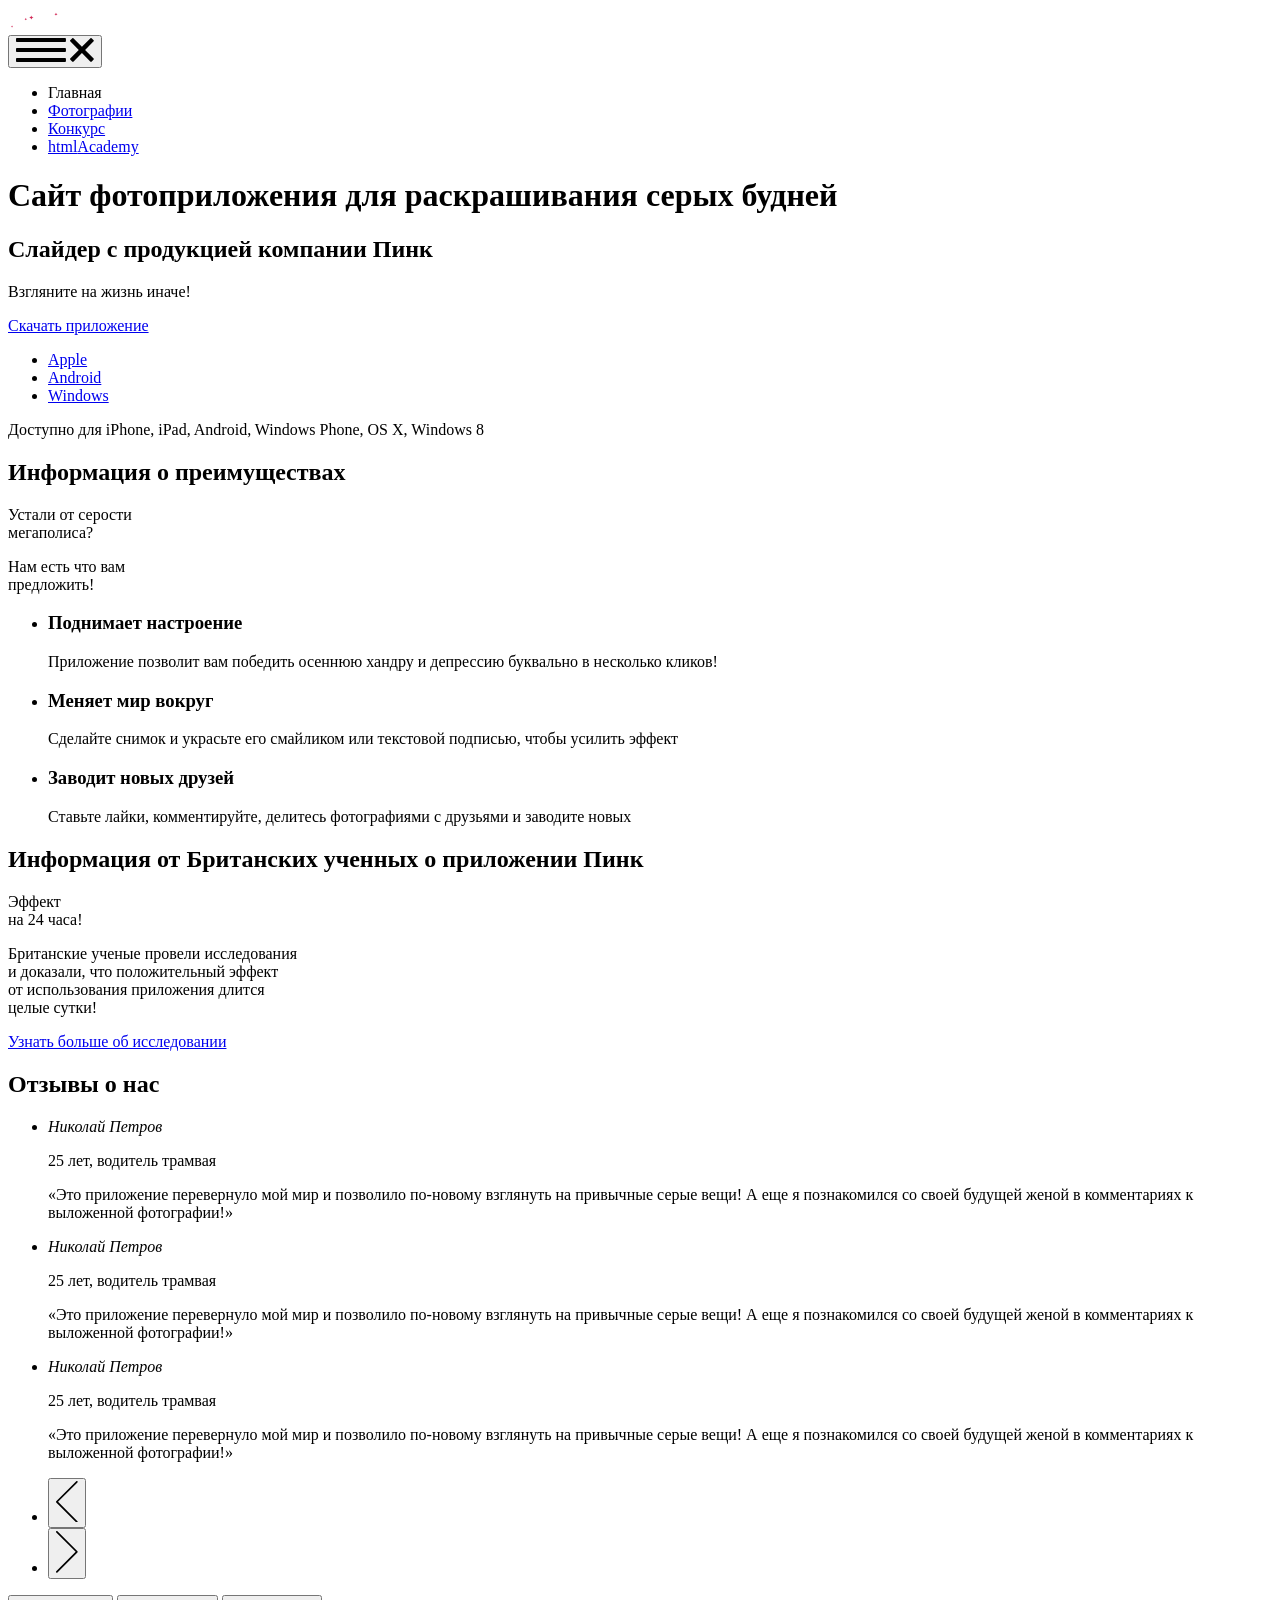
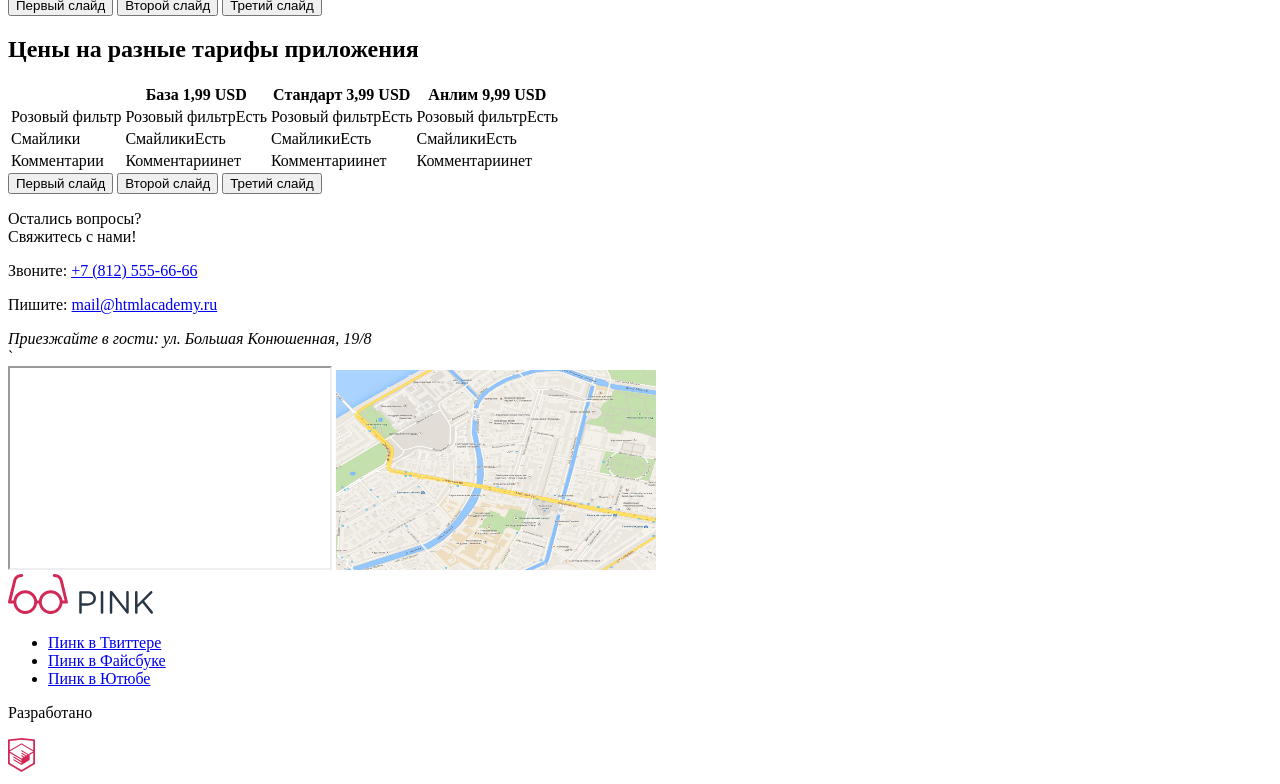
==== source/index.html @ 565de5dd "Started working on task6" ====
<!DOCTYPE html>
<html class="page" lang="ru">

<head>
  <meta charset="utf-8">
  <meta name="viewport" content="width=device-width, initial-scale=1">
  <link rel="stylesheet" href="css/style.css">
  <title>Пинк сайт фотоприложения для раскрашивания серых будней</title>
</head>

<body class="page-body">
  <header class="page-header">
    <div class="page-header__wrapper">
      <nav class="main-nav main-nav--closed main-nav--nojs">
        <a class="main-nav__logo">
          <picture>
            <source media="(min-width: 960px)" srcset="img/logo-pink-white-desktop.svg">
            <source media="(min-width: 660px)" srcset="img/logo-pink-white-tablet.svg">
            <img class="main-nav__logo-img" src="img/logo-pink-white-mobile.svg" width="74" height="23" alt="Логотип Пинк сайта фотоприложения для раскрашивания серых будней">
          </picture>
        </a>
      <div class="main-nav__toggle-wrapper">
        <button class="main-nav__toggle" type="button" aria-label="Открыть меню">
        <svg class="main-nav__svg main-nav__svg--burger" version="1.0" id="Layer_1" xmlns="http://www.w3.org/2000/svg" xmlns:xlink="http://www.w3.org/1999/xlink" x="0px" y="0px" width="49.945px" height="24.007px" viewBox="0 0 49.945 24.007" enable-background="new 0 0 49.945 24.007" xml:space="preserve">
          <g id="miu">
            <g id="editor_list_view_hambuger_menu_glyph">
              <g>
                <path id="path-1" d="M1.137,0C0.51,0,0,0.428,0,1.01v1.981c0,0.558,0.494,1.01,1.139,1.01h47.671 c0.628,0,1.138-0.428,1.138-1.01V1.01c0-0.558-0.494-1.01-1.138-1.01H1.137z M1.137,10.003C0.51,10.003,0,10.431,0,11.013v1.98 c0,0.557,0.494,1.01,1.139,1.01h47.671c0.628,0,1.138-0.428,1.138-1.01v-1.98c0-0.558-0.494-1.01-1.138-1.01H1.137z M1.137,20.005C0.51,20.005,0,20.434,0,21.016v1.981c0,0.557,0.494,1.01,1.139,1.01h47.671c0.628,0,1.138-0.428,1.138-1.01 v-1.981c0-0.558-0.494-1.011-1.138-1.011H1.137z"/>
              </g>
            </g>
          </g>
        </svg>
        <svg class="main-nav__svg main-nav__svg--cross" version="1.0" id="Layer_1" xmlns="http://www.w3.org/2000/svg" xmlns:xlink="http://www.w3.org/1999/xlink" x="0px" y="0px" width="23.867px" height="23.867px" viewBox="0 0 23.867 23.867" enable-background="new 0 0 23.867 23.867" xml:space="preserve">
          <path d="M15.087,11.933l8.56-8.559c0.293-0.293,0.293-0.768,0-1.061L21.554,0.22C21.414,0.079,21.223,0,21.023,0 c-0.199,0-0.391,0.079-0.529,0.22l-8.561,8.56l-8.56-8.56c-0.282-0.282-0.78-0.282-1.061,0L0.22,2.313 c-0.293,0.293-0.293,0.768,0,1.061l8.56,8.559l-8.56,8.559c-0.293,0.293-0.293,0.768,0,1.062l2.093,2.094 c0.141,0.142,0.331,0.22,0.53,0.22c0.199,0,0.39-0.078,0.53-0.22l8.561-8.56l8.56,8.56c0.141,0.142,0.332,0.22,0.53,0.22 c0.199,0,0.39-0.078,0.53-0.22l2.093-2.094c0.293-0.294,0.293-0.769,0-1.062L15.087,11.933z"/>
        </svg>
        </button>
      </div>
      <div class="main-nav__list-wrapper">
        <ul class="main-nav__list">
          <li class="main-nav__item">
            <a class="main-nav__link">Главная</a>
          </li>
          <li class="main-nav__item">
            <a class="main-nav__link" href="photo.html">Фотографии</a>
          </li>
          <li class="main-nav__item">
            <a class="main-nav__link" href="form.html">Конкурс</a>
          </li>
          <li class="main-nav__item">
            <a class="main-nav__link" href="https://htmlacademy.ru/study"><abbr class="main-nav__abbreviation">html</abbr>Academy</a>
          </li>
        </ul>
      </div>
      </nav>
    </div>
  </header>
  <main class="page-main">
    <h1 class="visually-hidden">Сайт фотоприложения для раскрашивания серых будней</h1>
    <section class="intro__main intro">
      <div class="container">
        <div class="intro__wrapper">
          <h2 class="visually-hidden">Слайдер с продукцией компании Пинк</h2>
          <p class="intro__slogan intro__slogan-main">Взгляните на жизнь иначе!</p>
          <a class="intro__button button button--white" href="#">Скачать приложение</a>
          <ul class="intro__list">
            <li class="intro__item">
              <a class="intro__link intro__link--apple" href="#">
                <span class="visually-hidden">Apple</span>
              </a>
            </li>
            <li class="intro__item">
              <a class="intro__link intro__link--android" href="#">
                <span class="visually-hidden">Android</span>
              </a>
            </li>
            <li class="intro__item">
              <a class="intro__link intro__link--windows" href="#">
                <span class="visually-hidden">Windows</span>
              </a>
            </li>
          </ul>
          <p class="intro__text">Доступно для iPhone, iPad, Android, Windows Phone, OS X, Windows 8</p>
        </div>
      </div>
    </section>

    <section class="advantages">
      <div class="advantages__text-wrapper">
        <h2 class="visually-hidden">Информация о преимуществах</h2>
        <p class="advantages__text advantages__text--title">Устали от серости <br>мегаполиса?</p>
        <p class="advantages__text advantages__text--lower">Нам есть что вам <br>предложить!</p>
      </div>
      <div class="advantages__wrapper container">
        <ul class="advantages__list">
          <li class="advantages__item">
            <h3 class="advantages__title">Поднимает настроение</h3>
            <p class="advantages__description">Приложение позволит вам победить осеннюю хандру и депрессию буквально в несколько кликов!</p>
          </li>
          <li class="advantages__item">
            <h3 class="advantages__title">Меняет мир вокруг</h3>
            <p class="advantages__description">Сделайте снимок и украсьте его смайликом или текстовой подписью, чтобы усилить эффект</p>
          </li>
          <li class="advantages__item">
            <h3 class="advantages__title">Заводит новых друзей</h3>
            <p class="advantages__description">Ставьте лайки, комментируйте, делитесь фотографиями с друзьями и заводите новых</p>
          </li>
        </ul>
      </div>
    </section>

    <section class="page-main__information information">
      <div class="information__wrapper container">
        <div class="information__block">
          <h2 class="visually-hidden">Информация от Британских ученных о приложении Пинк</h2>
          <p class="information__title">Эффект <br>на 24 часа!</p>
          <p class="information__text">
            Британские ученые провели исследования<br>
            и доказали, что положительный эффект <br>от
            использования приложения длится <br>целые сутки!</p>
          <a class="information__link" href="#">Узнать больше об исследовании</a>
        </div>
      </div>
    </section>

    <section class="page-main__reviews reviews">
      <h2 class="visually-hidden">Отзывы о нас</h2>
      <div class="reviews__wrapper container">
        <ul class="reviews__list slider">
          <li class="slider__item">
            <cite class="reviews__author">Николай Петров</cite>
            <p class="reviews__text">25 лет, водитель трамвая</p>
            <p class="reviews__comment">«Это приложение перевернуло мой мир
              и позволило по-новому взглянуть на
              привычные серые вещи! А еще я
              познакомился со своей будущей женой
              в комментариях к выложенной
              фотографии!»
            </p>
          </li>
          <li class="slider__item slider__item--second">
            <cite class="reviews__author">Николай Петров</cite>
            <p class="reviews__text">25 лет, водитель трамвая</p>
            <p class="reviews__comment">«Это приложение перевернуло мой мир
              и позволило по-новому взглянуть на
              привычные серые вещи! А еще я
              познакомился со своей будущей женой
              в комментариях к выложенной
              фотографии!»
            </p>
          </li>
          <li class="slider__item slider__item--third">
            <cite class="reviews__author">Николай Петров</cite>
            <p class="reviews__text">25 лет, водитель трамвая</p>
            <p class="reviews__comment">«Это приложение перевернуло мой мир
              и позволило по-новому взглянуть на
              привычные серые вещи! А еще я
              познакомился со своей будущей женой
              в комментариях к выложенной
              фотографии!»
            </p>
          </li>
        </ul>
        <ul class="slider__button-list">
          <li class="slider__button-item">
            <button class="slider__button slider__button--left" type="button" aria-label="Левая кнопка слайдера">
              <svg version="1.1" id="Layer_1" xmlns="http://www.w3.org/2000/svg" xmlns:xlink="http://www.w3.org/1999/xlink" x="0px" y="0px" width="21.706px" height="41.719px" viewBox="0 0 21.706 41.719" enable-background="new 0 0 21.706 41.719" xml:space="preserve">
                <path d="M2.045,20.859L21.458,1.446c0.331-0.331,0.331-0.867,0-1.198c-0.33-0.331-0.867-0.331-1.197,0L0.248,20.261 c-0.331,0.33-0.331,0.867,0,1.197l20.013,20.013c0.164,0.165,0.382,0.248,0.599,0.248s0.434-0.083,0.599-0.248 c0.331-0.331,0.331-0.867,0-1.198L2.045,20.859z"/>
              </svg>
            </button>
          </li>
          <li class="slider__button-item">
            <button class="slider__button slider__button--right" type="button" aria-label="Правая кнопка слайдера">
              <svg version="1.1" id="Layer_1" xmlns="http://www.w3.org/2000/svg" xmlns:xlink="http://www.w3.org/1999/xlink" x="0px" y="0px" width="21.706px" height="41.719px" viewBox="0 0 21.706 41.719" enable-background="new 0 0 21.706 41.719" xml:space="preserve">
                <path d="M19.661,20.859L0.248,1.446c-0.331-0.331-0.331-0.867,0-1.198c0.33-0.331,0.867-0.331,1.197,0l20.013,20.012 c0.33,0.33,0.33,0.867,0,1.197L1.445,41.471c-0.164,0.165-0.382,0.248-0.599,0.248s-0.434-0.083-0.599-0.248 c-0.331-0.331-0.331-0.867,0-1.198L19.661,20.859z"/>
              </svg>
            </button>
          </li>
        </ul>
        <div class="toggle toggle-reviews">
          <button class="toggle__btn toggle__btn--current" type="button">
            <span class="visually-hidden">Первый слайд</span>
          </button>
          <button class="toggle__btn" type="button">
            <span class="visually-hidden">Второй слайд</span>
          </button>
          <button class="toggle__btn" type="button">
            <span class="visually-hidden">Третий слайд</span>
          </button>
        </div>
      </div>
    </section>

    <section class="price">
      <h2 class="visually-hidden">Цены на разные тарифы приложения</h2>
      <div class="price__wrapper container">
        <table class="price__table">
          <tr class="price__row">
            <th class="price__table-header price__hidden"></th>
            <th class="price__table-header"><b class="price__emphasazing">База</b> <span class="price__tag">1,99 USD</span></th>
            <th class="price__table-header price__table-header--standart"><b class="price__emphasazing">Стандарт</b> <span class="price__tag">3,99 USD</span></th>
            <th class="price__table-header"><b class="price__emphasazing">Анлим</b> <span class="price__tag">9,99 USD</span></th>
          </tr>
          <tr class="price__row">
            <td class="price__definition price__hidden price__title">Розовый фильтр</td>
            <td class="price__definition price__definition--yes-icon"><span class="price__description">Розовый фильтр</span><span class="price__icon visually-hidden">Есть</span></td>
            <td class="price__definition price__definition--yes-icon"><span class="price__description">Розовый фильтр</span><span class="price__icon visually-hidden">Есть</span></td>
            <td class="price__definition price__definition--yes-icon"><span class="price__description">Розовый фильтр</span><span class="price__icon visually-hidden">Есть</span></td>
          </tr>
          <tr class="price__row">
            <td class="price__definition price__hidden price__title">Смайлики</td>
            <td class="price__definition price__definition--no-icon"><span class="price__description">Смайлики</span><span class="price__icon visually-hidden">Есть</span></td>
            <td class="price__definition price__definition--yes-icon"><span class="price__description">Смайлики</span><span class="price__icon visually-hidden">Есть</span></td>
            <td class="price__definition price__definition--yes-icon"><span class="price__description">Смайлики</span><span class="price__icon visually-hidden">Есть</span></td>
          </tr>
          <tr class="price__row">
            <td class="price__definition price__hidden price__title">Комментарии</td>
            <td class="price__definition price__definition--no-icon"><span class="price__description">Комментарии</span><span class="price__icon visually-hidden">нет</span></td>
            <td class="price__definition price__definition--no-icon"><span class="price__description">Комментарии</span><span class="price__icon visually-hidden">нет</span></td>
            <td class="price__definition price__definition--yes-icon"><span class="price__description">Комментарии</span><span class="price__icon visually-hidden">нет</span></td>
          </tr>
        </table>
        <div class="toggle toggle-price">
          <button class="toggle__btn" type="button">
            <span class="visually-hidden">Первый слайд</span>
          </button>
          <button class="toggle__btn toggle__btn--current" type="button">
            <span class="visually-hidden">Второй слайд</span>
          </button>
          <button class="toggle__btn" type="button">
            <span class="visually-hidden">Третий слайд</span>
          </button>
        </div>
      </div>
    </section>

    <section class="page-main__contacts contacts">
        <p class="contacts__title">Остались вопросы?<br>Свяжитесь с нами!</p>
        <div class="contacts__wrapper">
          <div class="contacts__content-wrapper  container">
            <p class="contacts__text">
              Звоните:
              <a class="contacts__phone" href="tel:+78125556666">+7 (812) 555-66-66</a>
            </p>
            <p class="contacts__text">
              Пишите:
              <a class="contacts__email" href="mailto:mail@htmlacademy.ru">mail@htmlacademy.ru</a>
            </p>
            <address class="contacts__text contacts__text--address">
              Приезжайте в гости:
              <span class="contacts__address">ул. Большая Конюшенная, 19/8</span>
            </address>`
          </div>
          <div class="contacts__map-wrapper">
            <iframe  class="contacts__map-iframe" src="https://yandex.ru/map-widget/v1/-/CCQxaOvvLB" width="320" height="200" allowfullscreen="true" style="position:relative;"></iframe>
            <picture>
              <source media="(min-width: 960px)" srcset="img/bg-map-desktop@2x.jpg">
              <source media="(min-width: 660px)" srcset="img/bg-map-tablet@2x.jpg">
              <img class="contacts__map-image" src="img/bg-map-mobile@1x.png" width="320" height="200" alt="Подробная карта проезда до офиса разработчиков приложения Пинк">
            </picture>
          </div>
        </div>
    </section>
  </main>

  <footer class="page-footer container">
      <div class="wrapper-bottom">
        <div class="page-footer__logo">
          <a class="page-footer__logo-link" href="#">
            <img class="page-footer__logo-img" src="img/logo-pink-blue-mobile.svg" width="145" height="40" alt="Логотип компании Пинк">
          </a>
        </div>
        <div class="social">
          <ul class="social__list">
            <li class="social__item">
              <a class="social__link social__link--twitter" href="#">
                <span class="visually-hidden">Пинк в Твиттере</span>
              </a>
            </li>
            <li class="social__item">
              <a class="social__link social__link--facebook" href="#">
                <span class="visually-hidden">Пинк в Файсбуке</span>
              </a>
            </li>
            <li class="social__item">
              <a class="social__link social__link--youtube" href="#">
                <span class="visually-hidden">Пинк в Ютюбе</span>
              </a>
            </li>
          </ul>
        </div>
        <div class="page-footer__copyright copyright">
          <p class="copyright__text">Разработано</p>
          <a class="copyright__link" href="https://htmlacademy.ru/intensive/adaptive">
            <img class="copyright__img" src="img/htmlacademy-pink.svg" width="27" height="34" alt="Логотип htmlacademy">
          </a>
        </div>
      </div>
  </footer>
  <script src="js/script-menu.js"></script>
</body>

</html>
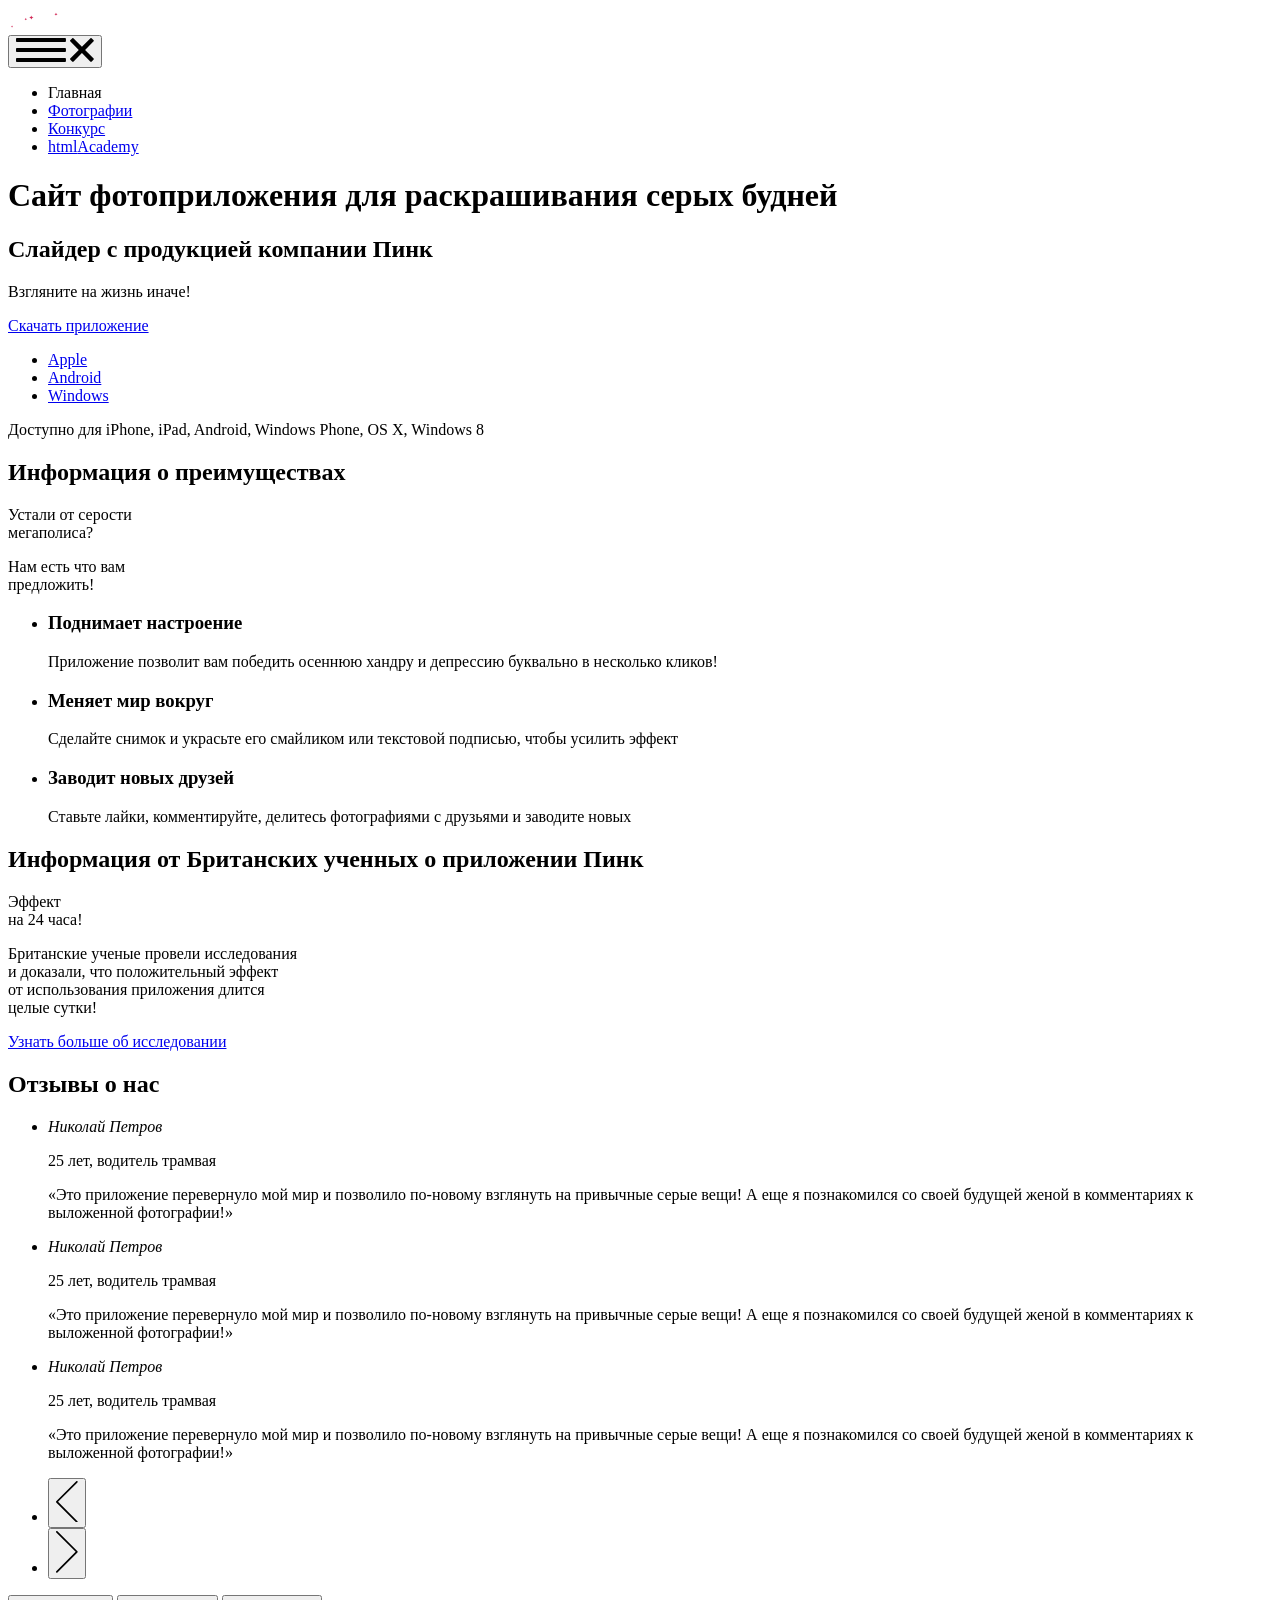
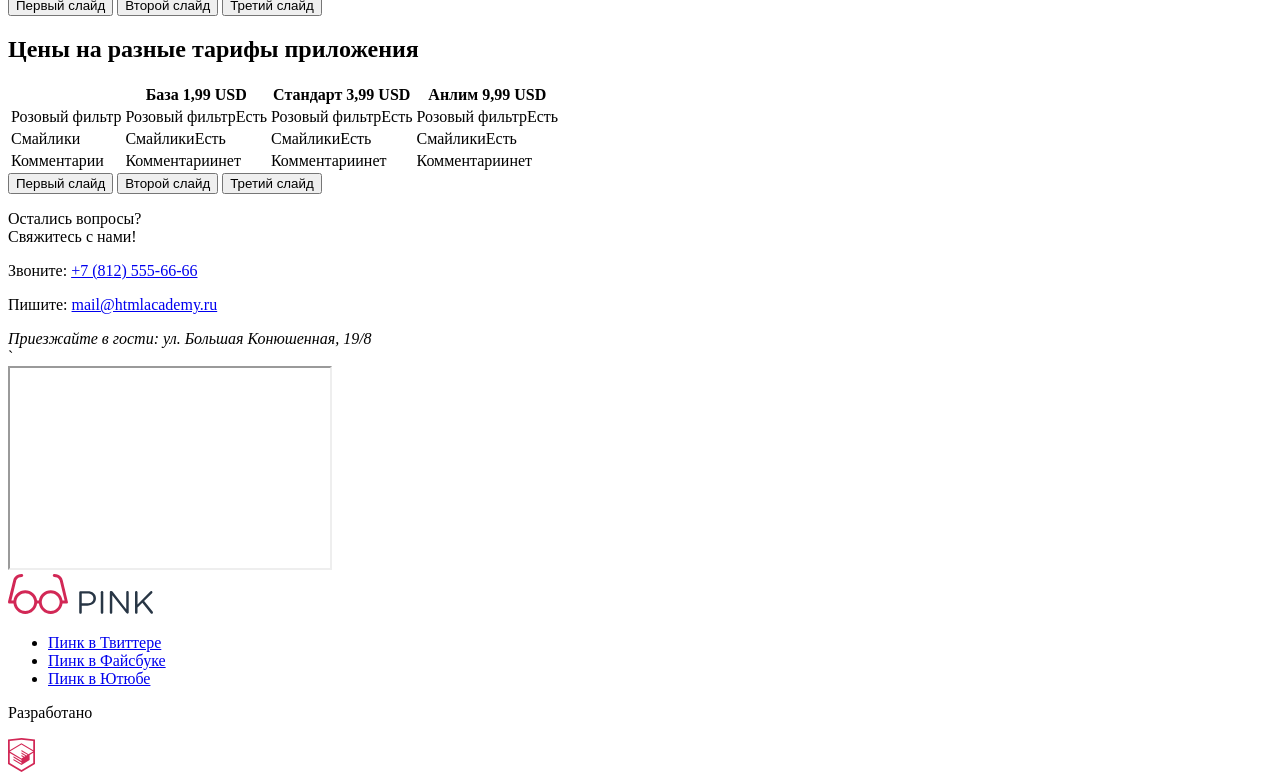
==== commit 84a7305d: "Working on svg" ====
--- a/source/index.html
+++ b/source/index.html
@@ -253,6 +253,9 @@
           <div class="contacts__map-wrapper">
             <iframe  class="contacts__map-iframe" src="https://yandex.ru/map-widget/v1/-/CCQxaOvvLB" width="320" height="200" allowfullscreen="true" style="position:relative;"></iframe>
             <picture>
+              <source type="image/webp" media="(min-width: 960px)" srcset="img/bg-map-desktop@1x.webp 1x, img/bg-map-desktop@2x.webp 2x">
+              <source type="image/webp" media="(min-width: 660px)" srcset="img/bg-map-tablet@1x.webp 1x, img/bg-map-tablet@2x.webp 2x">
+              <source type="image/webp" srcset="img/bg-map-mobile@1x.webp 1x, img/bg-map-mobile@2x.webp 2x">
               <source media="(min-width: 960px)" srcset="img/bg-map-desktop@2x.jpg">
               <source media="(min-width: 660px)" srcset="img/bg-map-tablet@2x.jpg">
               <img class="contacts__map-image" src="img/bg-map-mobile@1x.png" width="320" height="200" alt="Подробная карта проезда до офиса разработчиков приложения Пинк">
@@ -291,7 +294,9 @@
         <div class="page-footer__copyright copyright">
           <p class="copyright__text">Разработано</p>
           <a class="copyright__link" href="https://htmlacademy.ru/intensive/adaptive">
-            <img class="copyright__img" src="img/htmlacademy-pink.svg" width="27" height="34" alt="Логотип htmlacademy">
+            <svg class="copyright__svg copyright__svg--academy" width="27" height="34" viewBox="0 0 27 34" fill="none" xmlns="http://www.w3.org/2000/svg">
+            <path d="M13.6426 0.0157537L13.5 0L0 1.40733V26.0129L13.5 34L27 26.0129V1.40733L13.6426 0.0157537ZM25.2344 25.0151L13.5 31.9573L1.76561 25.0151V14.9293L13.4507 21.8451L13.4701 23.0984L5.45351 18.3548L5.44295 19.5801L13.4894 24.3885L13.5088 25.675L5.46408 20.9174L5.45351 22.1427L13.5 26.9511L21.6239 22.1182V20.8929V16.909L25.2432 14.7595L25.2344 25.0151ZM25.2344 13.4519L22.0147 15.3319L20.5325 16.2071L13.4666 12.0201L13.456 13.2454L19.4957 16.818L19.4429 16.8495L19.3126 16.9247L18.4536 17.4166L13.4666 14.4689L13.456 15.6942L17.3921 18.0222L16.4591 18.6314L16.438 18.6436L13.4666 16.902L13.456 18.1273L15.4029 19.2615L13.4155 20.4483L1.7973 13.5762L13.4349 6.61831L25.2344 13.4519ZM25.2344 12.2266L13.4401 5.31075L1.76561 12.2196V2.9897L13.5 1.76442L25.2344 2.9897V12.2266Z" fill="#D22856"/>
+            </svg>
           </a>
         </div>
       </div>
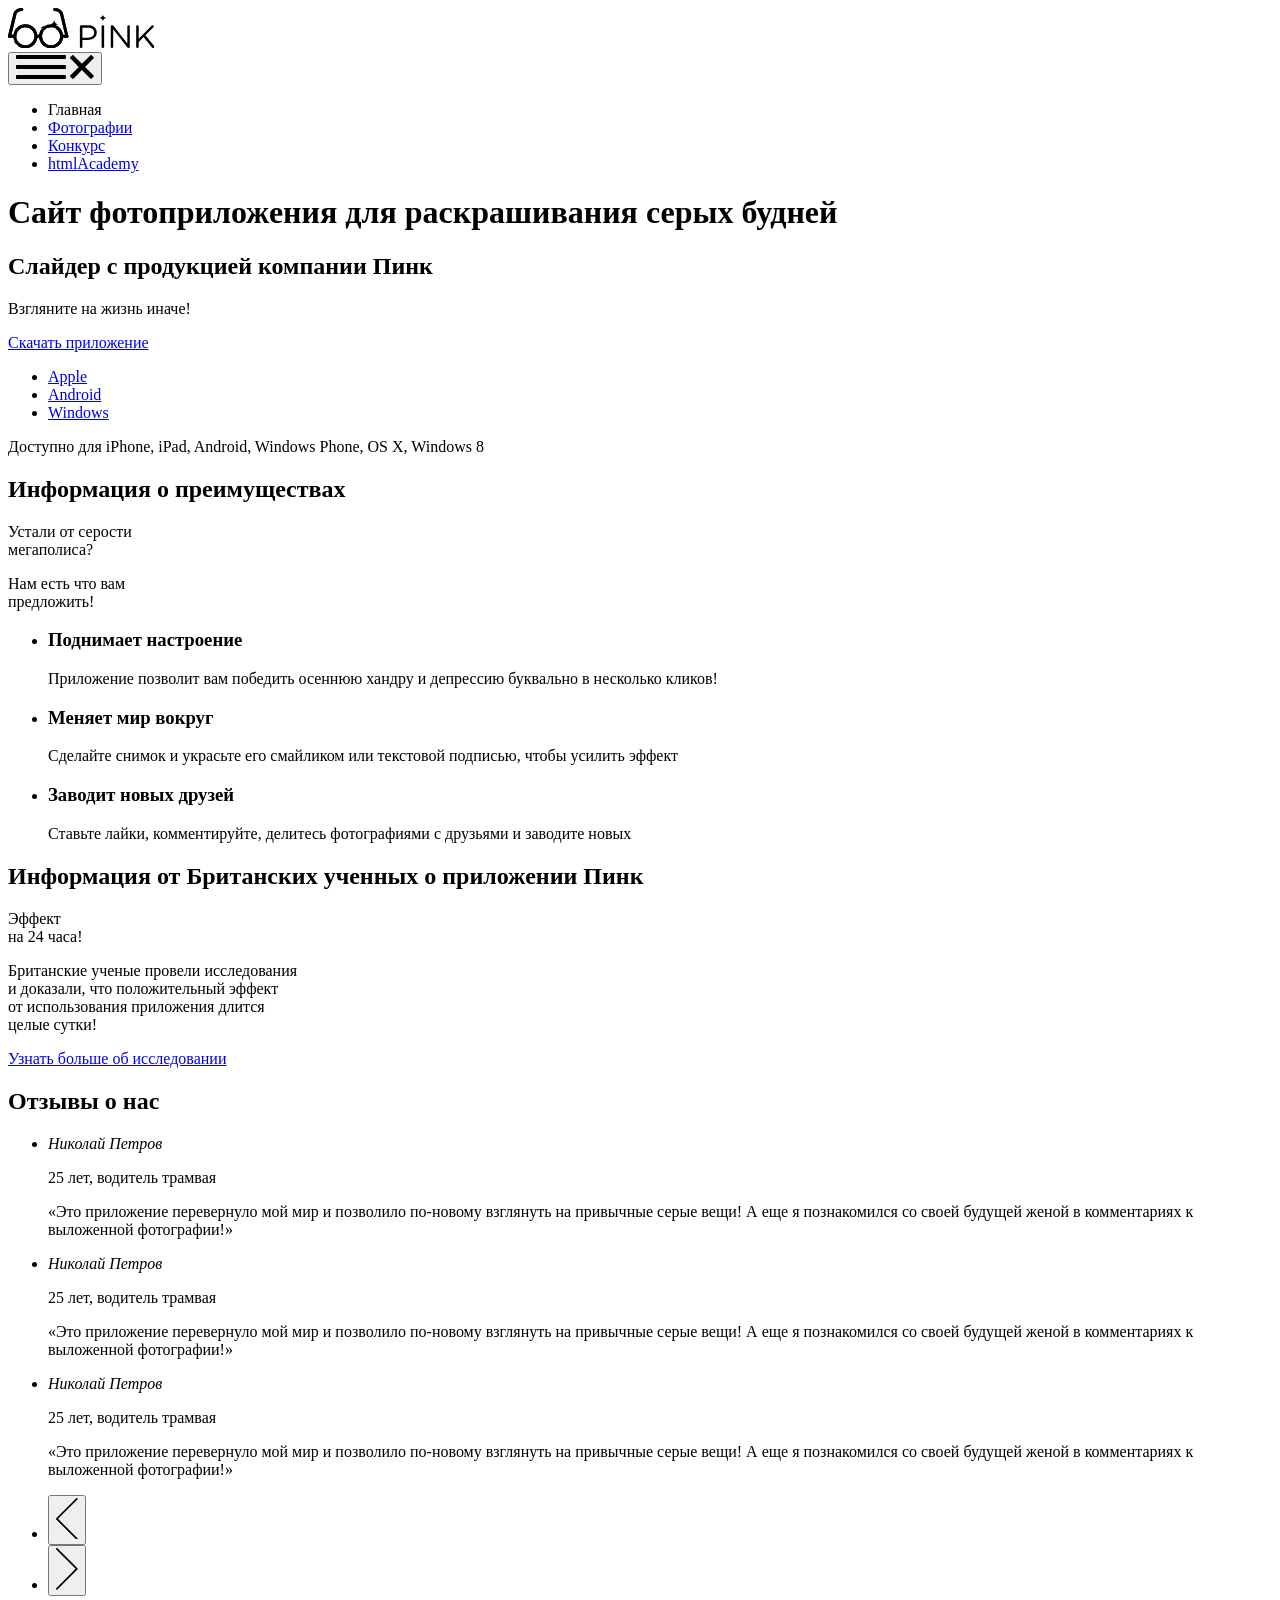
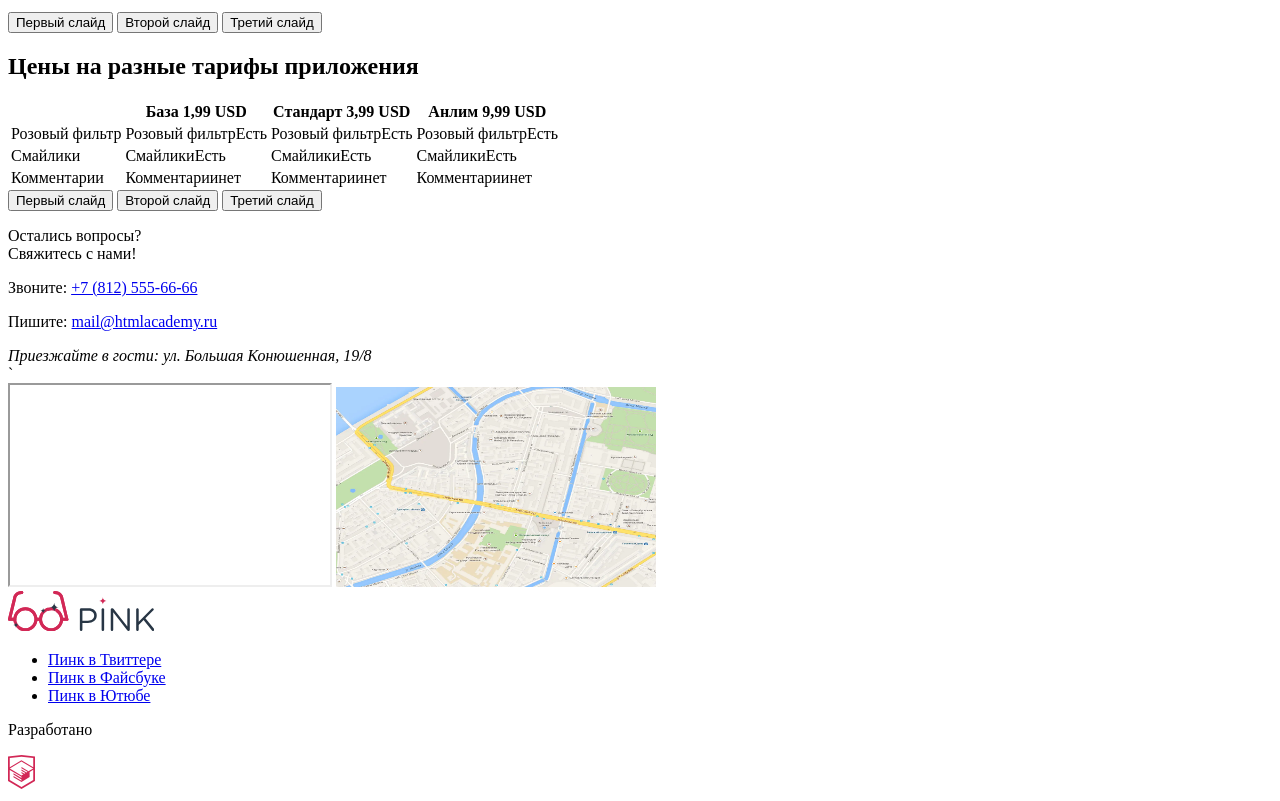
==== commit 84978685: "Added svg in footer and header" ====
--- a/source/index.html
+++ b/source/index.html
@@ -13,11 +13,30 @@
     <div class="page-header__wrapper">
       <nav class="main-nav main-nav--closed main-nav--nojs">
         <a class="main-nav__logo">
-          <picture>
-            <source media="(min-width: 960px)" srcset="img/logo-pink-white-desktop.svg">
-            <source media="(min-width: 660px)" srcset="img/logo-pink-white-tablet.svg">
-            <img class="main-nav__logo-img" src="img/logo-pink-white-mobile.svg" width="74" height="23" alt="Логотип Пинк сайта фотоприложения для раскрашивания серых будней">
-          </picture>
+          <svg class="logo" xmlns="http://www.w3.org/2000/svg" width="147" height="40" viewBox="0 0 147 40">
+            <g class="logo__sign">
+              <path d="M71.874,18.661c0-0.708,0.58-1.288,1.256-1.288h7.18c5.087,0,8.436,2.704,8.436,7.146v0.064 c0,4.861-4.057,7.373-8.854,7.373h-5.475v6.825c0,0.708-0.58,1.288-1.288,1.288c-0.676,0-1.256-0.58-1.256-1.288V18.661z M79.988,29.641c3.734,0,6.182-1.996,6.182-4.959v-0.063c0-3.22-2.414-4.894-6.053-4.894h-5.699v9.917H79.988L79.988,29.641z"></path>
+              <path d="M93.603,18.5c0-0.708,0.579-1.288,1.255-1.288c0.709,0,1.288,0.58,1.288,1.288v20.283 c0,0.708-0.579,1.287-1.288,1.287c-0.676,0-1.255-0.579-1.255-1.287V18.5z"></path>
+              <path d="M102.744,18.532c0-0.676,0.58-1.256,1.256-1.256h0.354c0.58,0,0.935,0.29,1.288,0.74l13.684,17.45V18.468 c0-0.676,0.547-1.256,1.256-1.256c0.676,0,1.224,0.58,1.224,1.256v20.349c0,0.676-0.481,1.19-1.158,1.19h-0.129c-0.548,0-0.935-0.321-1.319-0.772l-13.975-17.868v17.45c0,0.676-0.547,1.256-1.256,1.256c-0.676,0-1.223-0.58-1.223-1.256V18.532 H102.744z"></path>
+              <path d="M128.173,18.5c0-0.708,0.58-1.288,1.257-1.288c0.708,0,1.286,0.58,1.286,1.288v12.331l12.848-13.168 c0.29-0.257,0.579-0.451,0.998-0.451c0.676,0,1.225,0.612,1.225,1.256c0,0.354-0.162,0.644-0.42,0.901l-7.984,7.92l8.564,10.561 c0.225,0.291,0.354,0.547,0.354,0.935c0,0.676-0.578,1.288-1.286,1.288c-0.483,0-0.806-0.258-1.03-0.58l-8.402-10.463l-4.863,4.861 v4.894c0,0.708-0.578,1.288-1.286,1.288c-0.677,0-1.257-0.58-1.257-1.288V18.5H128.173z"></path>
+            </g>
+            <g class="logo__star">
+              <path d="M98.498,9.875c-2.002,0-3.623-1.623-3.623-3.624c0,2.001-1.623,3.624-3.625,3.624 c2.002,0,3.625,1.623,3.625,3.624C94.875,11.498,96.496,9.875,98.498,9.875z"></path>
+            </g>
+            <g class="logo__glasses">
+              <path class="logo__glasses" d="M60.498,28.266"></path>
+              <path class="logo__glasses" d="M60.462,28.016c-0.002-0.009-5.175-21.365-5.175-21.365C54.926,4.303,52.694,0,46.688,0 c-0.829,0-1.5,0.671-1.5,1.5s0.671,1.5,1.5,1.5c4.856,0,5.575,3.729,5.639,4.143l4.767,19.701h-2.073 c-0.742-5.927-5.802-10.531-11.927-10.531s-11.186,4.604-11.927,10.531h-1.82c-0.741-5.927-5.802-10.531-11.927-10.531 S6.235,20.917,5.493,26.844H3.42L8.187,7.143C8.25,6.729,8.97,3,13.826,3c0.829,0,1.5-0.671,1.5-1.5S14.655,0,13.826,0 C7.82,0,5.588,4.303,5.227,6.651c0,0-5.173,21.356-5.175,21.365c-0.266,1.109,0.531,1.826,1.426,1.826 c0.012,0,0.023,0.004,0.036,0.004h3.982c0.741,5.926,5.802,10.53,11.927,10.53s11.185-4.604,11.927-10.53h1.814 c0.742,5.926,5.802,10.53,11.927,10.53s11.186-4.604,11.927-10.53H59c0.012,0,0.023-0.004,0.036-0.004 C59.931,29.842,60.728,29.125,60.462,28.016z M26.315,29.844c-0.715,4.272-4.421,7.531-8.896,7.531c-4.475,0-8.18-3.259-8.896-7.531 c-0.082-0.488-0.135-0.988-0.135-1.5s0.053-1.011,0.135-1.5c0.715-4.271,4.421-7.531,8.896-7.531c4.475,0,8.18,3.26,8.896,7.531 c0.082,0.489,0.135,0.988,0.135,1.5S26.397,29.355,26.315,29.844z M51.99,29.844c-0.716,4.272-4.421,7.531-8.896,7.531 c-4.475,0-8.181-3.259-8.896-7.531c-0.082-0.488-0.135-0.988-0.135-1.5s0.053-1.011,0.135-1.5c0.716-4.271,4.421-7.531,8.896-7.531 c4.475,0,8.181,3.26,8.896,7.531c0.082,0.489,0.135,0.988,0.135,1.5S52.072,29.355,51.99,29.844z"></path>
+            </g>
+            <g class="logo__glasses-crop">
+              <path d="M43.094,19.313c0.246,0,0.489,0.014,0.73,0.033c-0.437-0.728-1.227-1.221-2.136-1.221 c-0.877,0-1.614-0.568-1.884-1.354c-0.727,0.208-1.425,0.482-2.089,0.816c0.062,0.017,0.122,0.038,0.188,0.038c1.104,0,2,0.896,2,2 c0,0.096-0.015,0.188-0.028,0.281C40.875,19.524,41.959,19.313,43.094,19.313z"></path>
+              <path d="M60.462,28.016c-0.002-0.009-5.175-21.365-5.175-21.365C54.926,4.303,52.694,0,46.688,0 c-0.829,0-1.5,0.671-1.5,1.5s0.671,1.5,1.5,1.5c4.856,0,5.575,3.729,5.639,4.143l4.767,19.701h-2.073 c-0.445-3.557-2.453-6.628-5.305-8.522c-0.897,0.379-1.529,1.269-1.529,2.303c0,0.088-0.015,0.171-0.026,0.256 c1.991,1.358,3.415,3.489,3.829,5.964c0.082,0.489,0.135,0.988,0.135,1.5s-0.053,1.012-0.135,1.5 c-0.716,4.272-4.421,7.531-8.896,7.531c-4.475,0-8.181-3.259-8.896-7.531c-0.082-0.488-0.135-0.988-0.135-1.5 s0.053-1.011,0.135-1.5c0.147-0.878,0.427-1.711,0.808-2.483c-1.034-0.078-1.852-0.932-1.852-1.985 c0-0.189-0.077-0.357-0.192-0.489c-0.938,1.469-1.569,3.15-1.795,4.958h-1.82c-0.741-5.927-5.802-10.531-11.927-10.531 S6.235,20.917,5.493,26.844H3.42L8.187,7.143C8.25,6.729,8.97,3,13.826,3c0.829,0,1.5-0.671,1.5-1.5S14.655,0,13.826,0 C7.82,0,5.588,4.303,5.227,6.651c0,0-5.173,21.356-5.175,21.365c-0.266,1.109,0.531,1.826,1.426,1.826 c0.012,0,0.023,0.004,0.036,0.004h3.982c0.079,0.628,0.215,1.237,0.387,1.831c0.059-0.106,0.102-0.224,0.102-0.354 c0-1.104,0.896-2,2-2c0.166,0,0.324,0.025,0.478,0.063c-0.043-0.343-0.074-0.688-0.074-1.042c0-0.512,0.053-1.011,0.135-1.5 c0.715-4.271,4.421-7.531,8.896-7.531s8.18,3.26,8.896,7.531c0.082,0.489,0.135,0.988,0.135,1.5s-0.053,1.012-0.135,1.5 c-0.715,4.272-4.421,7.531-8.896,7.531c-2.022,0-3.883-0.67-5.386-1.794c-0.35,0.302-0.8,0.491-1.299,0.491 c-0.413,0-0.749,0.336-0.749,0.748c0,0.29-0.065,0.564-0.176,0.812c2.075,1.708,4.722,2.743,7.614,2.743 c6.125,0,11.185-4.604,11.927-10.53h1.814c0.742,5.926,5.802,10.53,11.927,10.53s11.186-4.604,11.927-10.53H59 c0.012,0,0.023-0.004,0.036-0.004C59.931,29.842,60.728,29.125,60.462,28.016z"></path>
+            </g>
+            <g class="logo__stars">
+              <path d="M50.686,16.125c-2.485,0-4.499-2.014-4.499-4.499c0,2.485-2.014,4.499-4.499,4.499 c2.485,0,4.499,2.014,4.499,4.499C46.187,18.139,48.2,16.125,50.686,16.125z"></path>
+              <path d="M37.904,19.626c-1.519,0-2.749-1.23-2.749-2.749c0,1.519-1.23,2.749-2.749,2.749 c1.519,0,2.749,1.229,2.749,2.749C35.155,20.855,36.386,19.626,37.904,19.626z"></path>
+              <path d="M10.734,34.072c-1.519,0-2.749-1.23-2.749-2.75c0,1.52-1.23,2.75-2.749,2.75 c1.519,0,2.749,1.229,2.749,2.748C7.985,35.303,9.215,34.072,10.734,34.072z"></path>
+            </g>
+          </svg>
         </a>
       <div class="main-nav__toggle-wrapper">
         <button class="main-nav__toggle" type="button" aria-label="Открыть меню">
@@ -269,7 +288,39 @@
       <div class="wrapper-bottom">
         <div class="page-footer__logo">
           <a class="page-footer__logo-link" href="#">
-            <img class="page-footer__logo-img" src="img/logo-pink-blue-mobile.svg" width="145" height="40" alt="Логотип компании Пинк">
+            <svg class="logo-footer" xmlns="http://www.w3.org/2000/svg" xmlns:xlink="http://www.w3.org/1999/xlink" x="0px" y="0px" width="146.3px" height="40.375px" viewBox="0 0 146.3 40.375" enable-background="new 0 0 146.3 40.375" xml:space="preserve">
+            <g class="logo-footer__sign">
+              <path fill="#283645" d="M71.874,18.661c0-0.708,0.58-1.288,1.256-1.288h7.18c5.087,0,8.436,2.704,8.436,7.146v0.063 c0,4.86-4.057,7.373-8.854,7.373h-5.475v6.825c0,0.708-0.58,1.287-1.289,1.287c-0.676,0-1.256-0.58-1.256-1.287L71.874,18.661 L71.874,18.661z M79.988,29.641c3.734,0,6.182-1.996,6.182-4.959v-0.062c0-3.221-2.414-4.894-6.053-4.894h-5.699v9.917h5.57V29.641 z"/>
+              <path fill="#283645" d="M93.603,18.5c0-0.708,0.579-1.288,1.255-1.288c0.709,0,1.288,0.58,1.288,1.288v20.283 c0,0.708-0.579,1.287-1.288,1.287c-0.676,0-1.255-0.579-1.255-1.287V18.5z"/>
+              <path fill="#283645" d="M102.744,18.532c0-0.676,0.58-1.256,1.256-1.256h0.354c0.58,0,0.935,0.29,1.288,0.74l13.684,17.45V18.468 c0-0.676,0.547-1.256,1.256-1.256c0.676,0,1.225,0.58,1.225,1.256v20.349c0,0.677-0.48,1.19-1.158,1.19h-0.129 c-0.548,0-0.936-0.321-1.318-0.772l-13.976-17.867v17.449c0,0.677-0.547,1.257-1.257,1.257c-0.676,0-1.223-0.58-1.223-1.257V18.532 H102.744z"/>
+              <path fill="#283645" d="M128.173,18.5c0-0.708,0.58-1.288,1.257-1.288c0.708,0,1.286,0.58,1.286,1.288v12.331l12.848-13.168 c0.29-0.257,0.579-0.451,0.998-0.451c0.676,0,1.225,0.612,1.225,1.256c0,0.354-0.162,0.644-0.42,0.901l-7.984,7.92l8.564,10.561 c0.225,0.291,0.354,0.547,0.354,0.936c0,0.676-0.577,1.288-1.285,1.288c-0.482,0-0.807-0.259-1.03-0.58l-8.401-10.464l-4.863,4.861 v4.895c0,0.708-0.578,1.288-1.286,1.288c-0.677,0-1.257-0.58-1.257-1.288V18.5H128.173z"/>
+            </g>
+            <g class="logo-footer__star">
+              <path fill="#D22856" d="M98.498,9.875c-2.002,0-3.623-1.623-3.623-3.624c0,2.001-1.623,3.624-3.625,3.624 c2.002,0,3.625,1.623,3.625,3.624C94.875,11.498,96.496,9.875,98.498,9.875z"/>
+            </g>
+            <g>
+              <path fill="#D22856" d="M43.094,19.313c0.246,0,0.489,0.014,0.73,0.033c-0.437-0.728-1.227-1.221-2.136-1.221 c-0.877,0-1.614-0.568-1.884-1.354c-0.727,0.208-1.425,0.482-2.089,0.816c0.062,0.017,0.122,0.038,0.188,0.038c1.104,0,2,0.896,2,2 c0,0.096-0.015,0.188-0.028,0.281C40.875,19.524,41.959,19.313,43.094,19.313z"/>
+              <path fill="#D22856" d="M60.462,28.016c-0.002-0.009-5.175-21.365-5.175-21.365C54.926,4.303,52.694,0,46.688,0 c-0.829,0-1.5,0.671-1.5,1.5s0.671,1.5,1.5,1.5c4.856,0,5.575,3.729,5.639,4.143l4.767,19.701h-2.073 c-0.445-3.557-2.453-6.628-5.305-8.522c-0.897,0.379-1.529,1.269-1.529,2.303c0,0.088-0.015,0.171-0.026,0.256 c1.991,1.358,3.415,3.489,3.829,5.965c0.082,0.488,0.135,0.987,0.135,1.5c0,0.512-0.053,1.012-0.135,1.5 c-0.716,4.271-4.421,7.53-8.896,7.53c-4.475,0-8.181-3.259-8.896-7.53c-0.082-0.488-0.135-0.988-0.135-1.5 c0-0.513,0.053-1.012,0.135-1.5c0.147-0.879,0.427-1.712,0.808-2.484c-1.034-0.077-1.852-0.932-1.852-1.984 c0-0.189-0.077-0.357-0.192-0.488c-0.938,1.469-1.569,3.149-1.795,4.957h-1.82c-0.741-5.927-5.802-10.531-11.927-10.531 S6.235,20.917,5.493,26.844H3.42L8.187,7.143C8.25,6.729,8.97,3,13.826,3c0.829,0,1.5-0.671,1.5-1.5S14.655,0,13.826,0 C7.82,0,5.588,4.303,5.227,6.651c0,0-5.173,21.356-5.175,21.365c-0.266,1.109,0.531,1.826,1.426,1.826 c0.012,0,0.023,0.004,0.036,0.004h3.982c0.079,0.629,0.215,1.237,0.387,1.831c0.059-0.106,0.102-0.224,0.102-0.354 c0-1.104,0.896-2,2-2c0.166,0,0.324,0.024,0.478,0.062c-0.043-0.343-0.074-0.688-0.074-1.042c0-0.512,0.053-1.011,0.135-1.5 c0.715-4.271,4.421-7.531,8.896-7.531s8.18,3.26,8.896,7.531c0.082,0.489,0.135,0.988,0.135,1.5s-0.053,1.012-0.135,1.5 c-0.715,4.272-4.421,7.531-8.896,7.531c-2.022,0-3.883-0.67-5.386-1.794c-0.35,0.302-0.8,0.491-1.299,0.491 c-0.413,0-0.749,0.336-0.749,0.748c0,0.289-0.065,0.563-0.176,0.812c2.075,1.708,4.722,2.743,7.614,2.743 c6.125,0,11.185-4.604,11.927-10.529h1.814c0.742,5.926,5.802,10.529,11.927,10.529s11.186-4.604,11.927-10.529H59 c0.012,0,0.023-0.005,0.036-0.005C59.931,29.842,60.728,29.125,60.462,28.016z"/>
+            </g>
+            <g class="logo-footer__glasses">
+              <path fill="#D22856" d="M60.462,28.016c-0.002-0.009-5.175-21.365-5.175-21.365C54.926,4.303,52.694,0,46.688,0 c-0.829,0-1.5,0.671-1.5,1.5s0.671,1.5,1.5,1.5c4.856,0,5.575,3.729,5.639,4.143l4.767,19.701h-2.073 c-0.742-5.927-5.802-10.531-11.927-10.531s-11.186,4.604-11.927,10.531h-1.82c-0.741-5.927-5.802-10.531-11.927-10.531 S6.235,20.917,5.493,26.844H3.42L8.187,7.143C8.25,6.729,8.97,3,13.826,3c0.829,0,1.5-0.671,1.5-1.5S14.655,0,13.826,0 C7.82,0,5.588,4.303,5.227,6.651c0,0-5.173,21.356-5.175,21.365c-0.266,1.109,0.531,1.826,1.426,1.826 c0.012,0,0.023,0.004,0.036,0.004h3.982c0.741,5.926,5.802,10.53,11.927,10.53s11.185-4.604,11.927-10.53h1.814 c0.742,5.926,5.802,10.53,11.927,10.53s11.186-4.604,11.927-10.53H59c0.012,0,0.023-0.004,0.036-0.004 C59.931,29.842,60.728,29.125,60.462,28.016z M26.315,29.844c-0.715,4.272-4.421,7.531-8.896,7.531s-8.18-3.259-8.896-7.531 c-0.082-0.488-0.135-0.988-0.135-1.5s0.053-1.011,0.135-1.5c0.715-4.271,4.421-7.531,8.896-7.531s8.18,3.26,8.896,7.531 c0.082,0.489,0.135,0.988,0.135,1.5S26.397,29.355,26.315,29.844z M51.99,29.844c-0.716,4.272-4.421,7.531-8.896,7.531 c-4.475,0-8.181-3.259-8.896-7.531c-0.082-0.488-0.135-0.988-0.135-1.5s0.053-1.011,0.135-1.5c0.716-4.271,4.421-7.531,8.896-7.531 c4.475,0,8.181,3.26,8.896,7.531c0.082,0.489,0.135,0.988,0.135,1.5S52.072,29.355,51.99,29.844z"/>
+            </g>
+            <g class="logo-footer__stars">
+              <g>
+                <path fill="#283645" d="M50.686,16.125c-2.485,0-4.499-2.014-4.499-4.499c0,2.485-2.014,4.499-4.499,4.499 c2.485,0,4.499,2.014,4.499,4.499C46.187,18.139,48.2,16.125,50.686,16.125z"/>
+              </g>
+            </g>
+            <g class="logo-footer__stars">
+              <g>
+                <path fill="#283645" d="M37.904,19.626c-1.519,0-2.749-1.23-2.749-2.749c0,1.519-1.23,2.749-2.749,2.749 c1.519,0,2.749,1.229,2.749,2.749C35.155,20.855,36.386,19.626,37.904,19.626z"/>
+              </g>
+            </g>
+            <g class="logo-footer__stars">
+              <g>
+                <path fill="#283645" d="M10.734,34.072c-1.519,0-2.749-1.23-2.749-2.75c0,1.52-1.23,2.75-2.749,2.75 c1.519,0,2.749,1.229,2.749,2.748C7.985,35.303,9.215,34.072,10.734,34.072z"/>
+              </g>
+            </g>
+          </svg>
           </a>
         </div>
         <div class="social">
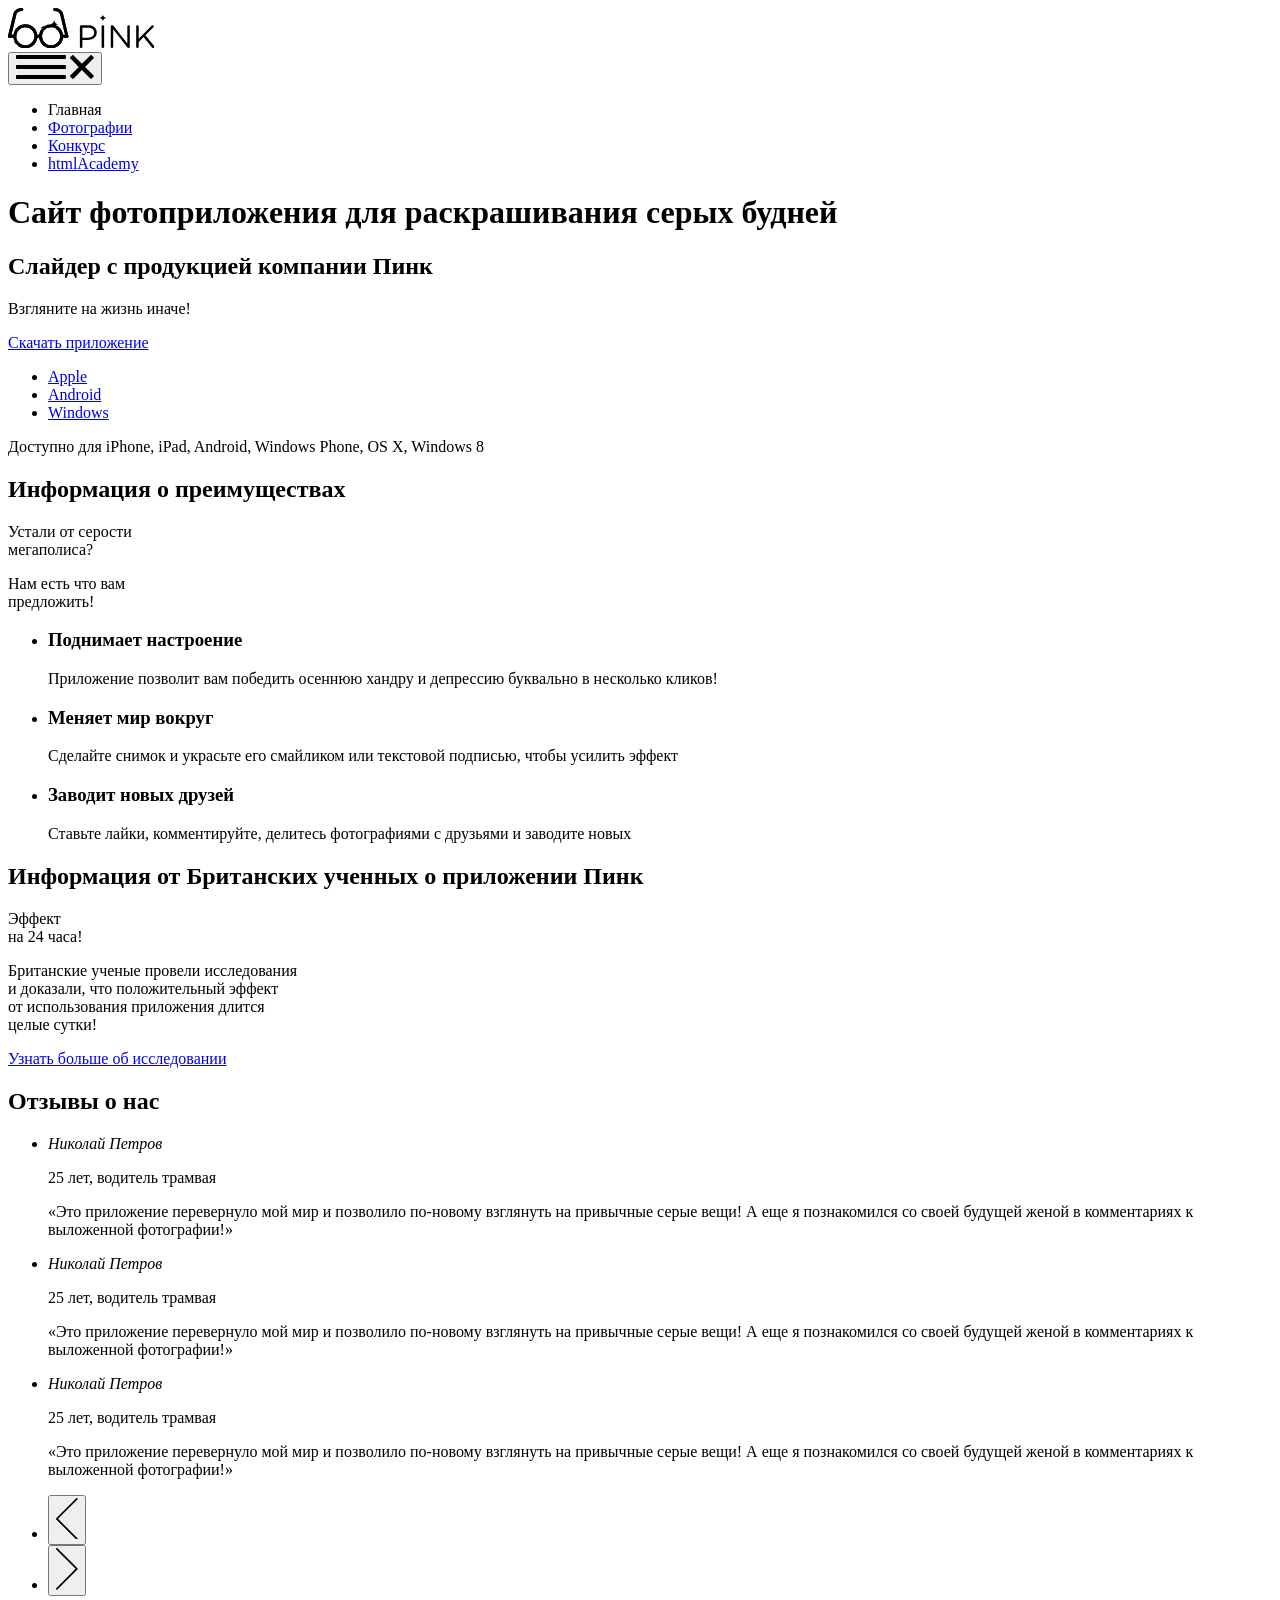
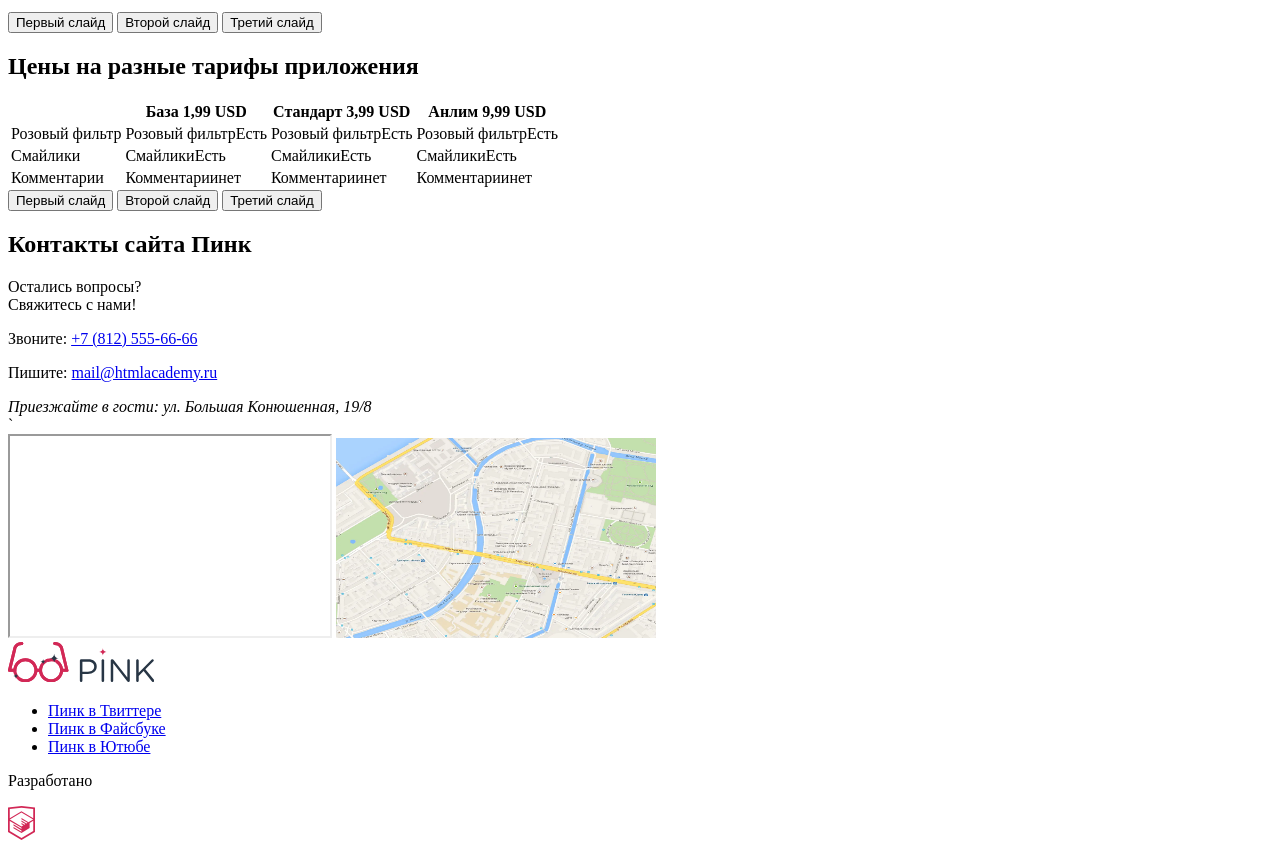
==== commit d09ef786: "Fixed main-nav logo svg" ====
--- a/source/index.html
+++ b/source/index.html
@@ -40,7 +40,7 @@
         </a>
       <div class="main-nav__toggle-wrapper">
         <button class="main-nav__toggle" type="button" aria-label="Открыть меню">
-        <svg class="main-nav__svg main-nav__svg--burger" version="1.0" id="Layer_1" xmlns="http://www.w3.org/2000/svg" xmlns:xlink="http://www.w3.org/1999/xlink" x="0px" y="0px" width="49.945px" height="24.007px" viewBox="0 0 49.945 24.007" enable-background="new 0 0 49.945 24.007" xml:space="preserve">
+        <svg class="main-nav__svg main-nav__svg--burger" xmlns="http://www.w3.org/2000/svg" xmlns:xlink="http://www.w3.org/1999/xlink" x="0px" y="0px" width="49.945px" height="24.007px" viewBox="0 0 49.945 24.007" enable-background="new 0 0 49.945 24.007" xml:space="preserve">
           <g id="miu">
             <g id="editor_list_view_hambuger_menu_glyph">
               <g>
@@ -49,7 +49,7 @@
             </g>
           </g>
         </svg>
-        <svg class="main-nav__svg main-nav__svg--cross" version="1.0" id="Layer_1" xmlns="http://www.w3.org/2000/svg" xmlns:xlink="http://www.w3.org/1999/xlink" x="0px" y="0px" width="23.867px" height="23.867px" viewBox="0 0 23.867 23.867" enable-background="new 0 0 23.867 23.867" xml:space="preserve">
+        <svg class="main-nav__svg main-nav__svg--cross" xmlns="http://www.w3.org/2000/svg" xmlns:xlink="http://www.w3.org/1999/xlink" x="0px" y="0px" width="23.867px" height="23.867px" viewBox="0 0 23.867 23.867" enable-background="new 0 0 23.867 23.867" xml:space="preserve">
           <path d="M15.087,11.933l8.56-8.559c0.293-0.293,0.293-0.768,0-1.061L21.554,0.22C21.414,0.079,21.223,0,21.023,0 c-0.199,0-0.391,0.079-0.529,0.22l-8.561,8.56l-8.56-8.56c-0.282-0.282-0.78-0.282-1.061,0L0.22,2.313 c-0.293,0.293-0.293,0.768,0,1.061l8.56,8.559l-8.56,8.559c-0.293,0.293-0.293,0.768,0,1.062l2.093,2.094 c0.141,0.142,0.331,0.22,0.53,0.22c0.199,0,0.39-0.078,0.53-0.22l8.561-8.56l8.56,8.56c0.141,0.142,0.332,0.22,0.53,0.22 c0.199,0,0.39-0.078,0.53-0.22l2.093-2.094c0.293-0.294,0.293-0.769,0-1.062L15.087,11.933z"/>
         </svg>
         </button>
@@ -182,14 +182,14 @@
         <ul class="slider__button-list">
           <li class="slider__button-item">
             <button class="slider__button slider__button--left" type="button" aria-label="Левая кнопка слайдера">
-              <svg version="1.1" id="Layer_1" xmlns="http://www.w3.org/2000/svg" xmlns:xlink="http://www.w3.org/1999/xlink" x="0px" y="0px" width="21.706px" height="41.719px" viewBox="0 0 21.706 41.719" enable-background="new 0 0 21.706 41.719" xml:space="preserve">
+              <svg xmlns="http://www.w3.org/2000/svg" xmlns:xlink="http://www.w3.org/1999/xlink" x="0px" y="0px" width="21.706px" height="41.719px" viewBox="0 0 21.706 41.719" enable-background="new 0 0 21.706 41.719" xml:space="preserve">
                 <path d="M2.045,20.859L21.458,1.446c0.331-0.331,0.331-0.867,0-1.198c-0.33-0.331-0.867-0.331-1.197,0L0.248,20.261 c-0.331,0.33-0.331,0.867,0,1.197l20.013,20.013c0.164,0.165,0.382,0.248,0.599,0.248s0.434-0.083,0.599-0.248 c0.331-0.331,0.331-0.867,0-1.198L2.045,20.859z"/>
               </svg>
             </button>
           </li>
           <li class="slider__button-item">
             <button class="slider__button slider__button--right" type="button" aria-label="Правая кнопка слайдера">
-              <svg version="1.1" id="Layer_1" xmlns="http://www.w3.org/2000/svg" xmlns:xlink="http://www.w3.org/1999/xlink" x="0px" y="0px" width="21.706px" height="41.719px" viewBox="0 0 21.706 41.719" enable-background="new 0 0 21.706 41.719" xml:space="preserve">
+              <svg xmlns="http://www.w3.org/2000/svg" xmlns:xlink="http://www.w3.org/1999/xlink" x="0px" y="0px" width="21.706px" height="41.719px" viewBox="0 0 21.706 41.719" enable-background="new 0 0 21.706 41.719" xml:space="preserve">
                 <path d="M19.661,20.859L0.248,1.446c-0.331-0.331-0.331-0.867,0-1.198c0.33-0.331,0.867-0.331,1.197,0l20.013,20.012 c0.33,0.33,0.33,0.867,0,1.197L1.445,41.471c-0.164,0.165-0.382,0.248-0.599,0.248s-0.434-0.083-0.599-0.248 c-0.331-0.331-0.331-0.867,0-1.198L19.661,20.859z"/>
               </svg>
             </button>
@@ -253,6 +253,7 @@
     </section>
 
     <section class="page-main__contacts contacts">
+      <h2 class="visually-hidden">Контакты сайта Пинк</h2>
         <p class="contacts__title">Остались вопросы?<br>Свяжитесь с нами!</p>
         <div class="contacts__wrapper">
           <div class="contacts__content-wrapper  container">
@@ -270,7 +271,7 @@
             </address>`
           </div>
           <div class="contacts__map-wrapper">
-            <iframe  class="contacts__map-iframe" src="https://yandex.ru/map-widget/v1/-/CCQxaOvvLB" width="320" height="200" allowfullscreen="true" style="position:relative;"></iframe>
+            <iframe  class="contacts__map-iframe" src="https://yandex.ru/map-widget/v1/-/CCQxaOvvLB" width="320" height="200" style="position:relative;"></iframe>
             <picture>
               <source type="image/webp" media="(min-width: 960px)" srcset="img/bg-map-desktop@1x.webp 1x, img/bg-map-desktop@2x.webp 2x">
               <source type="image/webp" media="(min-width: 660px)" srcset="img/bg-map-tablet@1x.webp 1x, img/bg-map-tablet@2x.webp 2x">
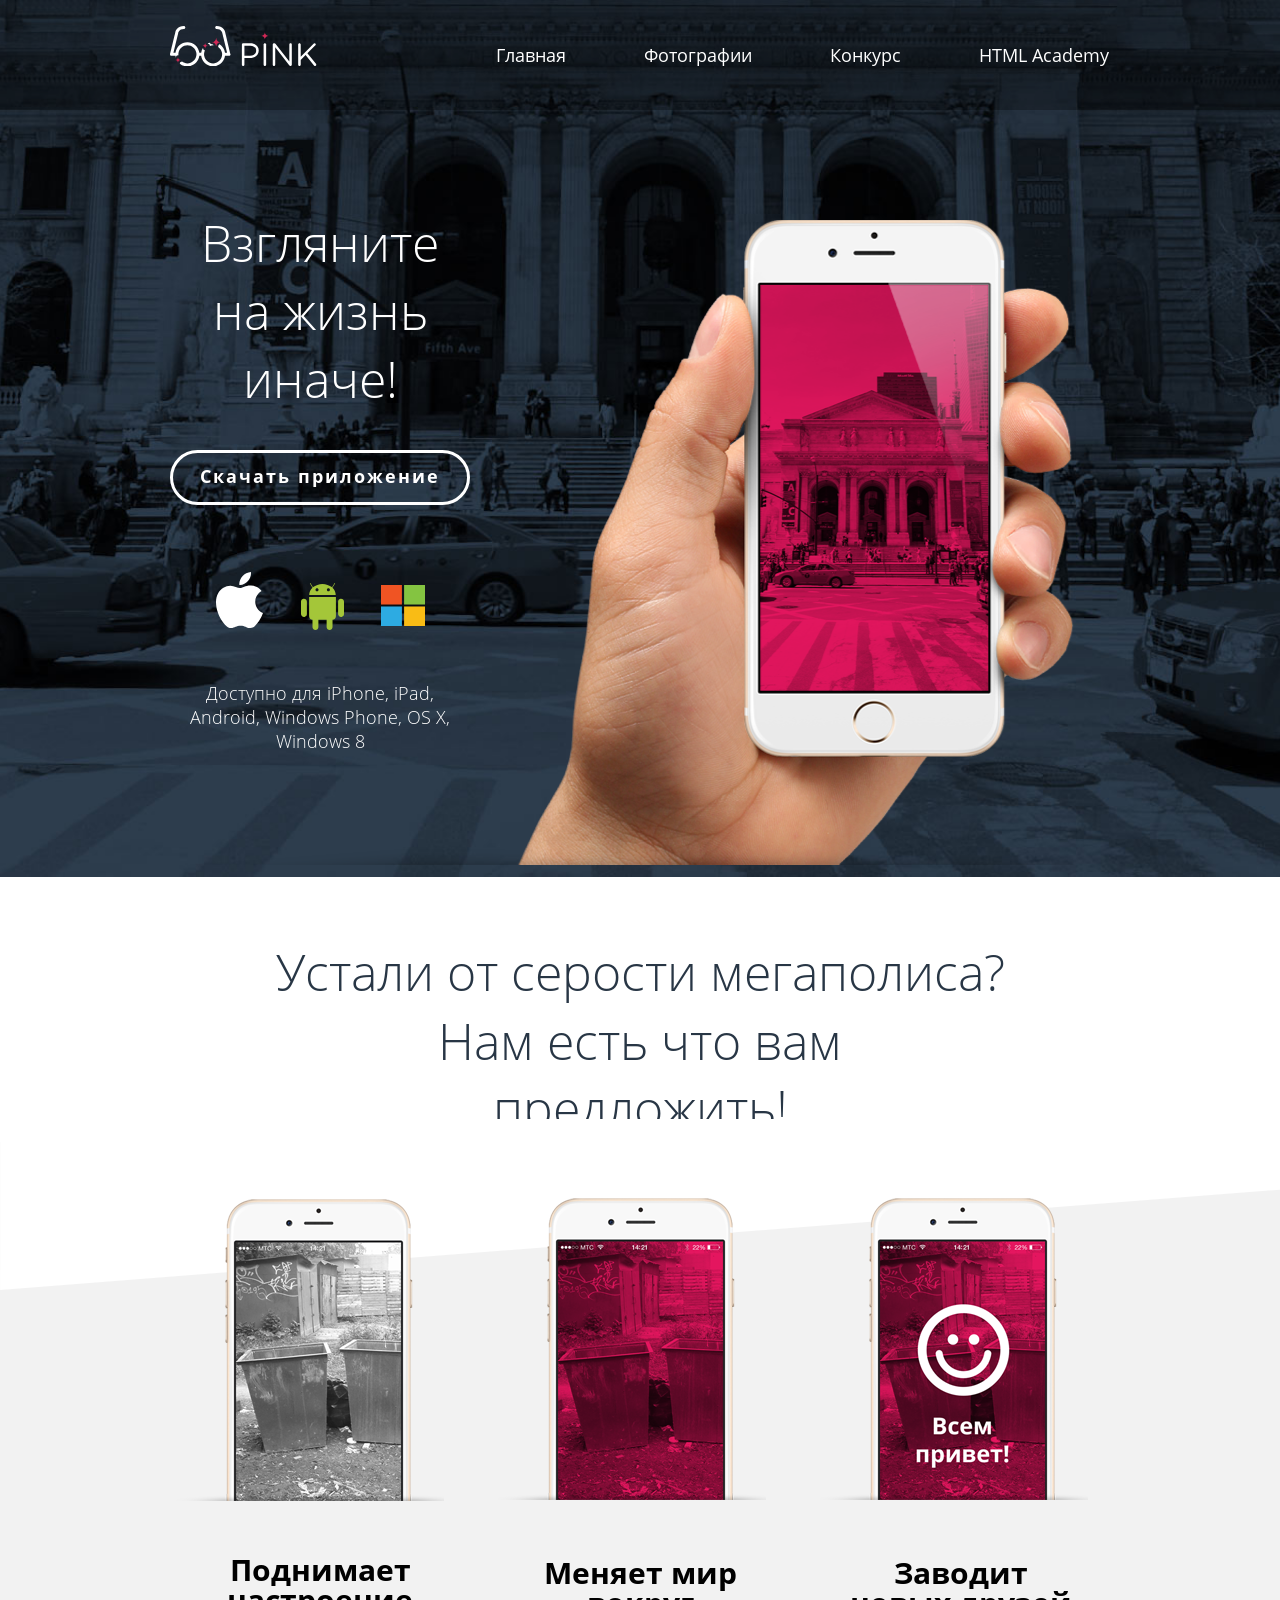
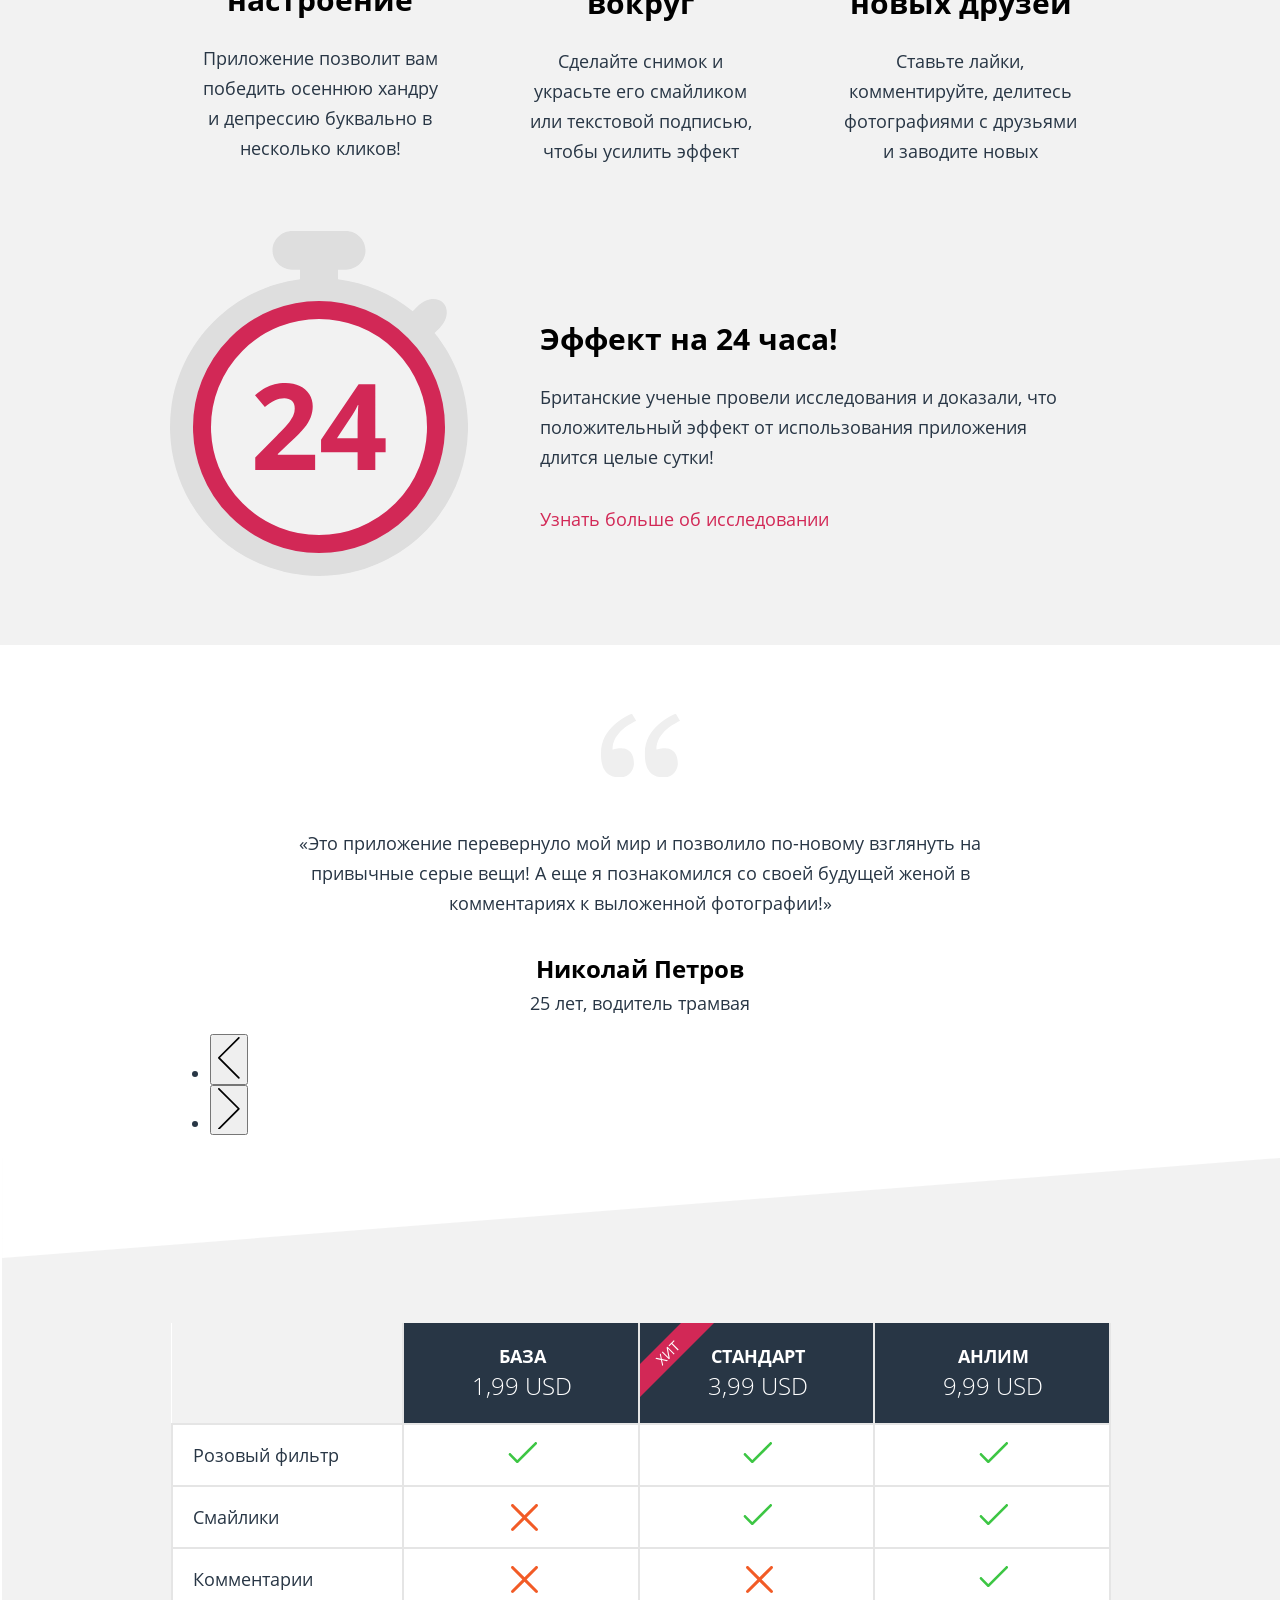
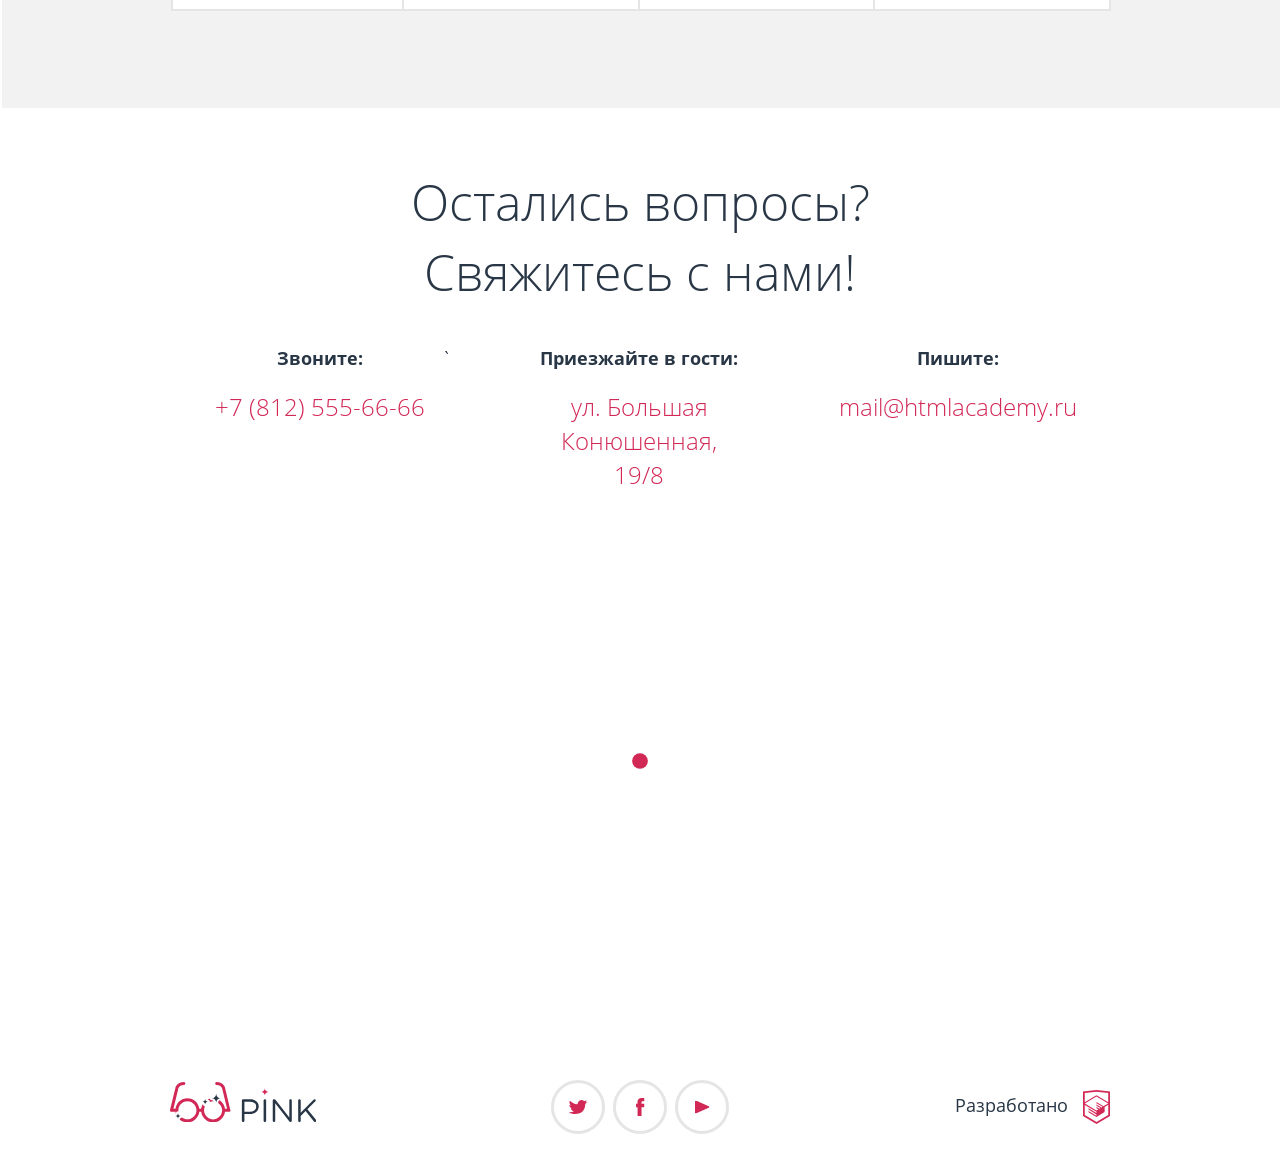
==== commit f620e229: "Working on package json" ====
--- a/source/index.html
+++ b/source/index.html
@@ -179,16 +179,16 @@
             </p>
           </li>
         </ul>
-        <ul class="slider__button-list">
-          <li class="slider__button-item">
-            <button class="slider__button slider__button--left" type="button" aria-label="Левая кнопка слайдера">
+        <ul class="reviews__slider-button-list">
+          <li class="reviews__slider-button-item">
+            <button class="reviews__slider-button reviews__slider-button--left" type="button" aria-label="Левая кнопка слайдера">
               <svg xmlns="http://www.w3.org/2000/svg" xmlns:xlink="http://www.w3.org/1999/xlink" x="0px" y="0px" width="21.706px" height="41.719px" viewBox="0 0 21.706 41.719" enable-background="new 0 0 21.706 41.719" xml:space="preserve">
                 <path d="M2.045,20.859L21.458,1.446c0.331-0.331,0.331-0.867,0-1.198c-0.33-0.331-0.867-0.331-1.197,0L0.248,20.261 c-0.331,0.33-0.331,0.867,0,1.197l20.013,20.013c0.164,0.165,0.382,0.248,0.599,0.248s0.434-0.083,0.599-0.248 c0.331-0.331,0.331-0.867,0-1.198L2.045,20.859z"/>
               </svg>
             </button>
           </li>
-          <li class="slider__button-item">
-            <button class="slider__button slider__button--right" type="button" aria-label="Правая кнопка слайдера">
+          <li class="reviews__slider-button-item">
+            <button class="reviews__slider-button reviews__slider-button--right" type="button" aria-label="Правая кнопка слайдера">
               <svg xmlns="http://www.w3.org/2000/svg" xmlns:xlink="http://www.w3.org/1999/xlink" x="0px" y="0px" width="21.706px" height="41.719px" viewBox="0 0 21.706 41.719" enable-background="new 0 0 21.706 41.719" xml:space="preserve">
                 <path d="M19.661,20.859L0.248,1.446c-0.331-0.331-0.331-0.867,0-1.198c0.33-0.331,0.867-0.331,1.197,0l20.013,20.012 c0.33,0.33,0.33,0.867,0,1.197L1.445,41.471c-0.164,0.165-0.382,0.248-0.599,0.248s-0.434-0.083-0.599-0.248 c-0.331-0.331-0.331-0.867,0-1.198L19.661,20.859z"/>
               </svg>
--- a/source/css/style.css
+++ b/source/css/style.css
@@ -0,0 +1,3987 @@
+/* Variables */
+/* Color */
+/* Viewports*/
+body {
+  margin: 0;
+  padding: 0;
+  font-family: "OpenSans", "Arial", sans-serif;
+  font-size: 16px;
+  font-weight: 400;
+  line-height: 24px;
+  color: #283645;
+  background-color: #FFFFFF;
+}
+*,
+*::before,
+*::after {
+  box-sizing: border-box;
+}
+a {
+  text-decoration: none;
+}
+.visually-hidden {
+  position: absolute;
+  width: 1px;
+  height: 1px;
+  margin: -1px;
+  padding: 0;
+  border: 0;
+  white-space: nowrap;
+  -webkit-clip-path: inset(100%);
+          clip-path: inset(100%);
+  clip: rect(0 0 0 0);
+  overflow: hidden;
+}
+@font-face {
+  font-family: "OpenSans";
+  src: url("../fonts/opensanslight.woff2") format("woff2"), url("../fonts/opensanslight.woff") format("woff");
+  font-weight: 300;
+  font-style: normal;
+  font-display: swap;
+}
+@font-face {
+  font-family: "OpenSans";
+  src: url("../fonts/opensans.woff2") format("woff2"), url("../fonts/opensans.woff") format("woff");
+  font-weight: 400;
+  font-style: normal;
+  font-display: swap;
+}
+@font-face {
+  font-family: "OpenSans";
+  src: url("../fonts/opensansbold.woff2") format("woff2"), url("../fonts/opensansbold.woff") format("woff");
+  font-weight: 700;
+  font-style: normal;
+  font-display: swap;
+}
+.container {
+  width: 280px;
+  margin: 0 auto;
+}
+@media (min-width: 660px) {
+  .container {
+    width: 660px;
+    padding-left: 20px;
+    padding-right: 20px;
+  }
+}
+@media (min-width: 960px) {
+  .container {
+    width: 960px;
+    padding-left: 10px;
+    padding-right: 10px;
+  }
+}
+.page-header {
+  position: relative;
+  min-height: 66px;
+  margin: 0;
+  z-index: 1500;
+  background-color: rgba(0, 0, 0, 0.3);
+}
+.page-header__wrapper {
+  padding: 0 20px;
+}
+@media (min-width: 960px) {
+  .page-header__wrapper {
+    width: 960px;
+    margin: 0 auto;
+    padding-left: 0;
+    padding-right: 0;
+  }
+}
+.page-header__logo {
+  display: inline-block;
+  margin-bottom: 20px;
+  padding-top: 23px;
+  vertical-align: middle;
+  text-decoration: none;
+}
+.main-nav {
+  position: relative;
+  margin-left: -20px;
+  margin-right: -20px;
+  color: #FFFFFF;
+}
+@media (min-width: 660px) {
+  .main-nav {
+    min-height: 110px;
+  }
+}
+@media (min-width: 960px) {
+  .main-nav {
+    display: flex;
+    justify-content: space-between;
+    margin-left: 0;
+    margin-right: 0;
+  }
+}
+.main-nav__toggle-wrapper {
+  position: absolute;
+  top: 13px;
+  right: 8px;
+}
+.main-nav__toggle {
+  display: flex;
+  justify-content: center;
+  align-items: center;
+  position: relative;
+  width: 50px;
+  height: 40px;
+  margin-top: 4px;
+  margin-right: 12px;
+  padding: 0;
+  border: none;
+  background-color: transparent;
+  cursor: pointer;
+  outline: none;
+}
+@media (min-width: 660px) {
+  .main-nav__toggle {
+    position: relative;
+    margin-top: 20px;
+  }
+}
+@media (min-width: 960px) {
+  .main-nav__toggle {
+    display: none;
+  }
+}
+.main-nav--closed .main-nav__list-wrapper {
+  display: none;
+}
+@media (min-width: 960px) {
+  .main-nav--closed .main-nav__list-wrapper {
+    display: flex;
+  }
+}
+.main-nav__list {
+  margin: 0;
+  padding: 0;
+  list-style: none;
+  text-align: center;
+}
+@media (min-width: 660px) {
+  .main-nav__list {
+    display: block;
+    margin-top: 38px;
+  }
+}
+@media (min-width: 960px) {
+  .main-nav__list {
+    display: flex;
+    flex-wrap: wrap;
+    margin-top: 44px;
+    margin-right: 11px;
+  }
+}
+.main-nav__item {
+  display: block;
+  padding-top: 15px;
+  padding-bottom: 15px;
+  background-color: #283645;
+  border-top: 1px solid #000000;
+  border-bottom: 1px solid rgba(255, 255, 255, 0.15);
+}
+@media (min-width: 960px) {
+  .main-nav__item {
+    margin-right: 78px;
+    padding: 0;
+    background-color: transparent;
+    border: none;
+  }
+}
+@media (min-width: 960px) {
+  .main-nav__item:last-child {
+    margin-right: 0;
+  }
+}
+.main-nav__link {
+  position: relative;
+  font-size: 18px;
+  font-weight: bold;
+  line-height: 32px;
+  text-transform: uppercase;
+  color: #FFFFFF;
+}
+.main-nav__link:hover,
+.main-nav__linkfocus {
+  color: #D22856;
+}
+.main-nav__link:active {
+  opacity: 0.3;
+}
+@media (min-width: 960px) {
+  .main-nav__link {
+    font-size: 18px;
+    font-weight: 400;
+    line-height: 18px;
+    text-transform: capitalize;
+  }
+}
+@media (min-width: 960px) {
+  .main-nav__link--active {
+    padding-bottom: 7px;
+    border-bottom: 2px solid white;
+  }
+}
+.main-nav__abbreviation {
+  letter-spacing: 1px;
+}
+@media (min-width: 960px) {
+  .main-nav__abbreviation {
+    margin-right: 5px;
+    letter-spacing: 0;
+    text-transform: uppercase;
+  }
+}
+.main-nav__logo {
+  display: inline-block;
+  margin-top: 7px;
+  margin-left: -50px;
+  vertical-align: middle;
+}
+@media (min-width: 660px) {
+  .main-nav__logo {
+    margin-top: 26px;
+    margin-left: 20px;
+    padding-left: 0;
+    padding-bottom: 0;
+  }
+}
+@media (min-width: 960px) {
+  .main-nav__logo {
+    margin-top: 26px;
+    margin-left: 10px;
+  }
+}
+@media (min-width: 660px) {
+  .main-nav__logo-img {
+    width: 145px;
+    height: 40px;
+  }
+}
+@media (min-width: 960px) {
+  .main-nav__logo-img {
+    width: 147px;
+  }
+}
+@media (min-width: 660px) {
+  .main-nav--closed .main-nav__toggle {
+    margin-top: 21px;
+    margin-right: 10px;
+  }
+}
+@media (min-width: 960px) {
+  .main-nav--closed .main-nav__toggle {
+    display: none;
+  }
+}
+.main-nav--nojs .main-nav__toggle {
+  display: none;
+}
+.main-nav--nojs .main-nav__list-wrapper {
+  display: block;
+}
+.main-nav--opened {
+  background-color: #283645;
+}
+@media (min-width: 960px) {
+  .main-nav--opened {
+    background-color: rgba(0, 0, 0, 0.3);
+  }
+}
+.main-nav--opened .main-nav__logo {
+  margin-bottom: 16px;
+}
+@media (min-width: 660px) {
+  .main-nav--opened .main-nav__logo {
+    margin-bottom: 0;
+  }
+}
+.main-nav--opened .main-nav__toggle {
+  margin-right: 0;
+}
+.main-nav__svg--cross {
+  display: none;
+}
+.main-nav__svg--cross path {
+  fill: #FFFFFF;
+}
+.main-nav__toggle:hover .main-nav__svg--cross path,
+.main-nav__toggle:focus .main-nav__svg--cross path {
+  fill: #D22856;
+}
+.main-nav__toggle:active .main-nav__svg--cross path {
+  fill: #D22856;
+  opacity: 0.3;
+}
+.main-nav--opened .main-nav__svg--cross {
+  display: block;
+}
+.main-nav__svg--burger {
+  display: none;
+}
+.main-nav__svg--burger path {
+  fill: #FFFFFF;
+}
+.main-nav__toggle:hover .main-nav__svg--burger path,
+.main-nav__toggle:focus .main-nav__svg--burger path {
+  fill: #D22856;
+}
+.main-nav__toggle:active .main-nav__svg--burger path {
+  fill: #D22856;
+  opacity: 0.3;
+}
+.main-nav--closed .main-nav__svg--burger {
+  display: block;
+}
+.page-main {
+  position: relative;
+  margin-top: -82px;
+  z-index: 10;
+  overflow: hidden;
+}
+@media (min-width: 660px) {
+  .page-main {
+    margin-top: -110px;
+  }
+}
+.page-main__text {
+  margin-top: 44px;
+  margin-bottom: 32px;
+  font-size: 14px;
+  font-weight: 400;
+  line-height: 30px;
+  text-align: center;
+  color: #283645;
+}
+@media (min-width: 660px) {
+  .page-main__text {
+    width: 490px;
+    margin-top: 91px;
+    margin-left: auto;
+    margin-right: auto;
+    font-size: 18px;
+    line-height: 30px;
+  }
+}
+@media (min-width: 960px) {
+  .page-main__text {
+    min-width: 756px;
+  }
+}
+.page-main__application {
+  display: none;
+}
+@media (min-width: 660px) {
+  .page-main__application {
+    display: block;
+  }
+}
+@media (min-width: 960px) {
+  .page-main__application {
+    display: inline;
+  }
+}
+@media (min-width: 960px) {
+  .page-main__transfer {
+    display: none;
+  }
+}
+.page-main__intro {
+  padding-top: 3px;
+}
+.page-main__intro::before {
+  display: none;
+}
+@media (min-width: 660px) {
+  .page-main__information {
+    margin-top: 96px;
+    margin-bottom: 112px;
+  }
+}
+@media (min-width: 960px) {
+  .page-main__information {
+    margin-top: 0;
+    margin-bottom: 177px;
+    padding-top: 78px;
+    padding-bottom: 111px;
+  }
+}
+.page-main__reviews {
+  margin-top: 33px;
+  margin-bottom: 118px;
+}
+@media (min-width: 660px) {
+  .page-main__reviews {
+    margin-bottom: 91px;
+  }
+}
+@media (min-width: 960px) {
+  .page-main__reviews {
+    margin-bottom: 188px;
+  }
+}
+.intro {
+  position: relative;
+  text-align: center;
+  background-color: #1D2631;
+  background-image: url("../img/bg-back-mobile@1x.jpg");
+  background-repeat: no-repeat;
+  background-position: top;
+  background-size: 100% 477px;
+}
+.intro::before {
+  position: absolute;
+  content: "";
+  width: 320px;
+  height: 286px;
+  top: 191px;
+  left: 50%;
+  background-image: url("../img/iphone-hand-mobile@1x.png");
+  background-repeat: no-repeat;
+  transform: translateX(-50%);
+}
+@media (-webkit-min-device-pixel-ratio: 2), (min-resolution: 2dppx) {
+  .intro::before {
+    background-image: url("../img/iphone-hand-mobile@2x.png");
+    background-size: contain;
+  }
+}
+@media (min-width: 660px) {
+  .intro {
+    padding-bottom: 9px;
+    background-image: url("../img/bg-back-tablet@1x.jpg");
+    background-size: 100% 100%;
+  }
+  .intro::before {
+    position: absolute;
+    content: "";
+    width: 660px;
+    height: 545px;
+    bottom: 0;
+    left: 50%;
+    background-image: url("../img/iphone-hand-tablet@1x.png");
+    background-repeat: no-repeat;
+    transform: translate(-53%, -8px);
+  }
+}
+@media (min-width: 660px) and (-webkit-min-device-pixel-ratio: 2), (min-width: 660px) and (min-resolution: 2dppx) {
+  .intro::before {
+    background-image: url("../img/iphone-hand-tablet@2x.png");
+    background-size: cover;
+  }
+}
+@media (min-width: 660px) and (-webkit-min-device-pixel-ratio: 2), (min-width: 660px) and (min-resolution: 2dppx) {
+  .intro {
+    background-image: url("../img/bg-back-tablet@2x.jpg");
+    background-size: 700px, cover;
+  }
+}
+@media (min-width: 960px) {
+  .intro {
+    padding-bottom: 34px;
+    background-image: url("../img/bg-back-desktop@1x.jpg");
+    background-size: 100% 100%;
+  }
+  .intro::before {
+    position: absolute;
+    content: "";
+    width: 884px;
+    height: 645px;
+    top: 50%;
+    left: 50%;
+    background-image: url("../img/iphone-hand-desktop@1x.png");
+    background-repeat: no-repeat;
+    transform: translate(-51%, -219px);
+  }
+}
+@media (min-width: 960px) and (-webkit-min-device-pixel-ratio: 2), (min-width: 960px) and (min-resolution: 2dppx) {
+  .intro::before {
+    background-image: url("../img/iphone-hand-desktop@2x.png");
+  }
+}
+@media (min-width: 960px) and (-webkit-min-device-pixel-ratio: 2), (min-width: 960px) and (min-resolution: 2dppx) {
+  .intro {
+    background-image: url("../img/bg-back-desktop@2x.jpg");
+    background-size: 1050px, cover;
+  }
+}
+.intro__main {
+  padding-bottom: 12px;
+}
+@media (min-width: 660px) {
+  .intro__main {
+    background-size: cover;
+  }
+}
+@media (min-width: 960px) {
+  .intro__main {
+    padding-bottom: 34px;
+  }
+}
+.intro__wrapper {
+  text-align: center;
+}
+@media (min-width: 660px) {
+  .intro__wrapper {
+    width: 300px;
+  }
+}
+.intro__content-wrapper {
+  display: flex;
+  flex-direction: column;
+  align-items: center;
+}
+@media (min-width: 660px) {
+  .intro__content-wrapper {
+    align-items: start;
+  }
+}
+.intro__slogan {
+  margin: 0;
+  font-size: 24px;
+  font-weight: 300;
+  line-height: 26px;
+  color: #FFFFFF;
+}
+@media (min-width: 660px) {
+  .intro__slogan {
+    font-size: 40px;
+    line-height: 1.2;
+  }
+}
+@media (min-width: 960px) {
+  .intro__slogan {
+    margin: 0;
+    padding: 0;
+    font-size: 50px;
+    line-height: 68px;
+  }
+}
+.intro__slogan-main {
+  max-width: 280px;
+  padding-top: 109px;
+  padding-bottom: 337px;
+}
+@media (min-width: 660px) {
+  .intro__slogan-main {
+    max-width: 300px;
+    padding-top: 203px;
+    padding-left: 54px;
+    padding-right: 52px;
+    padding-bottom: 0;
+    text-align: center;
+  }
+}
+@media (min-width: 960px) {
+  .intro__slogan-main {
+    max-width: 300px;
+    margin: 0;
+    padding: 0;
+    padding-top: 209px;
+  }
+}
+.intro__slogan-photo {
+  max-width: 280px;
+  margin: 0 auto;
+  padding-top: 109px;
+  padding-bottom: 76px;
+  line-height: 33px;
+}
+@media (min-width: 660px) {
+  .intro__slogan-photo {
+    display: inline-block;
+    padding-top: 170px;
+    padding-bottom: 119px;
+    padding-left: 0;
+    max-width: 430px;
+    font-size: 50px;
+    line-height: 68px;
+    text-align: center;
+    vertical-align: middle;
+  }
+}
+@media (min-width: 960px) {
+  .intro__slogan-photo {
+    padding-top: 166px;
+    padding-bottom: 50px;
+  }
+}
+.intro__list {
+  display: flex;
+  justify-content: space-evenly;
+  flex-wrap: wrap;
+  margin: 0;
+  margin-top: 32px;
+  padding: 0;
+  list-style: none;
+}
+@media (min-width: 660px) {
+  .intro__list {
+    margin-top: 42px;
+    margin-bottom: 21px;
+  }
+}
+@media (min-width: 960px) {
+  .intro__list {
+    margin-top: 65px;
+    margin-bottom: 40px;
+  }
+}
+.intro__item:nth-child(3n) {
+  margin-right: 0;
+}
+.intro__link {
+  position: relative;
+  display: inline-block;
+  min-width: 60px;
+  min-height: 60px;
+}
+.intro__link--apple {
+  width: 60px;
+  height: 60px;
+  margin-left: 4px;
+  background-image: url("../img/apple-logo.svg");
+  background-repeat: no-repeat;
+  background-position: right;
+}
+.intro__link--android {
+  width: 60px;
+  height: 60px;
+  background-image: url("../img/android-logo.svg");
+  background-repeat: no-repeat;
+  background-position: bottom;
+}
+.intro__link--windows {
+  width: 60px;
+  height: 60px;
+  margin-top: 5px;
+  background-image: url("../img/microsoft-logo.svg");
+  background-repeat: no-repeat;
+  background-position: left;
+}
+.intro__button-wrapper {
+  text-align: center;
+}
+@media (min-width: 660px) {
+  .intro__button-wrapper {
+    text-align: left;
+  }
+}
+.intro__button {
+  margin: 0;
+  margin-top: 10px;
+  padding-left: 35px;
+  padding-right: 36px;
+}
+@media (min-width: 660px) {
+  .intro__button {
+    position: relative;
+    margin-top: 31px;
+  }
+}
+.intro__text {
+  max-width: 280px;
+  margin: 0;
+  margin-top: 7px;
+  margin-bottom: 19px;
+  font-size: 14px;
+  font-weight: 300;
+  line-height: 24px;
+  color: #FFFFFF;
+}
+@media (min-width: 660px) {
+  .intro__text {
+    position: relative;
+    max-width: 300px;
+    margin-top: 0;
+    margin-bottom: 102px;
+    font-size: 18px;
+    line-height: 24px;
+  }
+}
+@media (min-width: 960px) {
+  .intro__text {
+    margin-top: 14px;
+    margin-bottom: 90px;
+  }
+}
+.advantages {
+  position: relative;
+  background-color: #F2F2F2;
+}
+@media (min-width: 660px) {
+  .advantages::after {
+    width: 100%;
+    height: 90px;
+    top: 146px;
+    background-position: 0 -66px;
+  }
+}
+@media (min-width: 960px) {
+  .advantages::after {
+    height: 205px;
+    top: 179px;
+    background-position: 0 -170px;
+  }
+}
+.advantages__text {
+  padding-left: 20px;
+  padding-right: 20px;
+  font-size: 24px;
+  font-weight: 300;
+  line-height: 24px;
+  text-align: center;
+  color: #283645;
+}
+@media (min-width: 660px) {
+  .advantages__text {
+    margin-top: 0;
+    font-size: 40px;
+    line-height: 53px;
+  }
+}
+@media (min-width: 960px) {
+  .advantages__text {
+    margin-top: 0;
+    font-size: 50px;
+    line-height: 1.3;
+  }
+}
+.advantages__text--title {
+  margin-top: 43px;
+  line-height: 27px;
+}
+@media (min-width: 660px) {
+  .advantages__text--title {
+    margin-top: 62px;
+    margin-bottom: 0;
+  }
+  .advantages__text--title br {
+    display: none;
+  }
+}
+@media (min-width: 960px) {
+  .advantages__text--title {
+    margin-top: 82px;
+  }
+}
+.advantages__text--lower {
+  margin-top: 32px;
+  line-height: 28px;
+}
+@media (min-width: 660px) {
+  .advantages__text--lower {
+    margin-top: 16px;
+    line-height: 52px;
+  }
+}
+@media (min-width: 960px) {
+  .advantages__text--lower {
+    margin-top: 22px;
+    line-height: 67px;
+  }
+}
+.advantages__list {
+  position: relative;
+  margin: 0;
+  padding: 0;
+  margin-top: 82px;
+  list-style: none;
+  text-align: center;
+  overflow: hidden;
+}
+@media (min-width: 660px) {
+  .advantages__list {
+    display: flex;
+    flex-direction: column;
+    align-items: flex-end;
+    position: relative;
+    margin: 0;
+    padding-top: 74px;
+    padding-bottom: 27px;
+    text-align: left;
+    z-index: 1000;
+  }
+  .advantages__list::before {
+    position: absolute;
+    display: block;
+    content: "";
+    width: 268px;
+    height: 481px;
+    bottom: 0;
+    left: 0;
+    background-image: url("../img/iphone-screen-3-tablet@1x.png");
+    background-repeat: no-repeat;
+  }
+}
+@media (min-width: 660px) and (-webkit-min-device-pixel-ratio: 2), (min-width: 660px) and (min-resolution: 2dppx) {
+  .advantages__list::before {
+    background-image: url("../img/iphone-screen-3-tablet@2x.png");
+    background-size: cover;
+  }
+}
+@media (min-width: 960px) {
+  .advantages__list {
+    display: flex;
+    flex-direction: row;
+    justify-content: space-between;
+    flex-wrap: wrap;
+    margin-top: -4px;
+    margin-left: 0;
+    margin-right: 0;
+    margin-bottom: 0;
+    padding-top: 0;
+  }
+  .advantages__list::before {
+    display: none;
+    position: absolute;
+  }
+}
+.advantages__item {
+  position: relative;
+  margin-top: 33px;
+}
+.advantages__item:last-child {
+  padding-bottom: 302px;
+}
+.advantages__item:last-child::before {
+  display: block;
+  position: absolute;
+  content: "";
+  width: 160px;
+  height: 320px;
+  top: 147px;
+  left: 50%;
+  background-image: url("../img/iphone-screen-mobile@1x.png");
+  background-repeat: no-repeat;
+  background-size: cover;
+  transform: translate(-50%);
+}
+@media (-webkit-min-device-pixel-ratio: 2), (min-resolution: 2dppx) {
+  .advantages__item:last-child::before {
+    background-image: url("../img/iphone-screen-mobile@2x.png");
+  }
+}
+@media (min-width: 660px) {
+  .advantages__item:last-child::before {
+    background-image: none;
+  }
+}
+@media (min-width: 660px) {
+  .advantages__item {
+    width: 50%;
+    margin: 6px 0 0;
+  }
+  .advantages__item:first-child {
+    margin-top: -28px;
+  }
+  .advantages__item:last-child {
+    margin-top: 4px;
+    margin-bottom: 0;
+    padding-bottom: 0;
+  }
+}
+@media (min-width: 960px) {
+  .advantages__item {
+    position: relative;
+    width: 300px;
+    padding-top: 330px;
+    text-align: center;
+  }
+  .advantages__item:nth-child(3n) {
+    margin-right: 0;
+  }
+  .advantages__item:last-child::before {
+    display: block;
+    position: absolute;
+    content: "";
+    width: 268px;
+    height: 386px;
+    top: 0;
+    left: 144px;
+    background-image: url("../img/iphone-screen-3-desktop@1x.png");
+    background-repeat: no-repeat;
+    background-size: auto;
+  }
+  .advantages__item:nth-child(2)::before {
+    display: block;
+    position: absolute;
+    content: "";
+    width: 268px;
+    height: 386px;
+    top: 0;
+    left: 8px;
+    background-image: url("../img/iphone-screen-2-desktop@1x.png");
+    background-repeat: no-repeat;
+  }
+  .advantages__item::before {
+    display: block;
+    position: absolute;
+    content: "";
+    width: 268px;
+    height: 386px;
+    top: 4px;
+    left: 6px;
+    background-image: url("../img/iphone-screen-1-desktop@1x.png");
+    background-repeat: no-repeat;
+  }
+}
+@media (min-width: 960px) and (-webkit-min-device-pixel-ratio: 2), (min-width: 960px) and (min-resolution: 2dppx) {
+  .advantages__item:last-child::before {
+    background-image: url("../img/iphone-screen-3-desktop@2x.png");
+    background-size: contain;
+  }
+}
+@media (min-width: 960px) and (-webkit-min-device-pixel-ratio: 2), (min-width: 960px) and (min-resolution: 2dppx) {
+  .advantages__item:nth-child(2)::before {
+    background-image: url("../img/iphone-screen-2-desktop@2x.png");
+    background-size: contain;
+  }
+}
+@media (min-width: 960px) and (-webkit-min-device-pixel-ratio: 2), (min-width: 960px) and (min-resolution: 2dppx) {
+  .advantages__item::before {
+    background-image: url("../img/iphone-screen-1-desktop@2x.png");
+    background-size: contain;
+  }
+}
+.advantages__title {
+  font-size: 18px;
+  font-weight: bold;
+  line-height: 24px;
+  color: #000000;
+}
+@media (min-width: 960px) {
+  .advantages__title {
+    margin-bottom: 0;
+    font-size: 30px;
+    line-height: 30px;
+    font-weight: 700;
+    text-align: center;
+    color: #000000;
+  }
+}
+@media (min-width: 960px) {
+  .advantages__item:nth-child(3) .advantages__title {
+    padding-left: 36px;
+    padding-right: 35px;
+  }
+}
+@media (min-width: 960px) {
+  .advantages__item:first-child .advantages__description {
+    margin-bottom: 3px;
+    padding-left: 27px;
+    padding-right: 27px;
+  }
+}
+@media (min-width: 960px) {
+  .advantages__item:nth-child(2) .advantages__description {
+    padding-left: 29px;
+    padding-right: 28px;
+  }
+}
+@media (min-width: 960px) {
+  .advantages__item:nth-child(3) .advantages__description {
+    padding-left: 30px;
+    padding-right: 30px;
+  }
+}
+.advantages__description {
+  margin-top: -7px;
+  font-size: 14px;
+  line-height: 24px;
+  color: #283645;
+}
+@media (min-width: 960px) {
+  .advantages__description {
+    min-width: 100%;
+    min-height: 170px;
+    margin-top: 28px;
+    margin-left: 0;
+    margin-right: 0;
+    margin-bottom: 0;
+    font-size: 18px;
+    line-height: 30px;
+    text-align: center;
+    box-sizing: border-box;
+  }
+}
+.advantages__text-wrapper {
+  margin-bottom: 27px;
+  background-color: #FFFFFF;
+}
+.advantages__text-wrapper::after {
+  position: absolute;
+  content: "";
+  width: 100%;
+  height: 73px;
+  top: 139px;
+  left: 0;
+  background-image: url("../img/bg-triangle-white.svg");
+  background-position: 0 -11px;
+  background-repeat: no-repeat;
+  background-size: cover;
+}
+@media (min-width: 660px) {
+  .advantages__text-wrapper {
+    margin-bottom: 0;
+  }
+  .advantages__text-wrapper::after {
+    width: 100%;
+    height: 96px;
+    top: 145px;
+  }
+}
+@media (min-width: 960px) {
+  .advantages__text-wrapper {
+    margin-bottom: 54px;
+  }
+  .advantages__text-wrapper::after {
+    width: 100%;
+    height: 182px;
+    top: 160px;
+  }
+}
+.reviews {
+  position: relative;
+  background-color: #FFFFFF;
+}
+@media (min-width: 960px) {
+  .reviews::before {
+    position: absolute;
+    content: "";
+    width: 80px;
+    height: 63px;
+    top: -108px;
+    left: 50%;
+    background-image: url("../img/icon-quotes.svg");
+    background-repeat: no-repeat;
+    background-position: center center;
+    transform: translate(-50%);
+  }
+}
+.reviews__list {
+  padding: 0;
+  list-style: none;
+}
+.reviews__author {
+  display: block;
+  margin-top: 43px;
+  font-size: 18px;
+  font-style: normal;
+  font-weight: 700;
+  line-height: 30px;
+  text-align: center;
+  color: #000000;
+}
+@media (min-width: 660px) {
+  .reviews__author {
+    margin-top: -22px;
+    letter-spacing: 1px;
+  }
+}
+@media (min-width: 960px) {
+  .reviews__author {
+    margin-bottom: 4px;
+    font-size: 24px;
+    line-height: 30px;
+    font-weight: 700;
+    letter-spacing: 0;
+  }
+}
+.reviews__text {
+  display: none;
+}
+@media (min-width: 660px) {
+  .reviews__text {
+    display: block;
+    max-width: 200px;
+    margin: auto;
+    font-size: 14px;
+    font-weight: 400;
+    line-height: 30px;
+    color: #283645;
+    order: -1;
+  }
+}
+@media (min-width: 960px) {
+  .reviews__text {
+    display: block;
+    max-width: 228px;
+    font-size: 18px;
+  }
+}
+.reviews__comment {
+  width: 280px;
+  height: 160px;
+  margin: 0 auto;
+  padding-top: 13px;
+  font-size: 14px;
+  font-weight: 400;
+  line-height: 30px;
+  text-align: center;
+  color: #283645;
+}
+@media (min-width: 660px) {
+  .reviews__comment {
+    width: 620px;
+    padding: 0;
+    padding-top: 12px;
+    font-size: 18px;
+    line-height: 30px;
+  }
+}
+@media (min-width: 960px) {
+  .reviews__comment {
+    width: 688px;
+    margin-left: 126px;
+    margin-bottom: -6px;
+    padding-top: 6px;
+  }
+}
+.page-footer {
+  padding-bottom: 40px;
+  background-color: #FFFFFF;
+}
+@media (min-width: 660px) {
+  .page-footer {
+    padding-bottom: 0;
+  }
+}
+.page-footer__wrapper {
+  text-align: center;
+}
+.page-footer__logo {
+  margin-left: 68px;
+}
+@media (min-width: 660px) {
+  .page-footer__logo {
+    margin-left: 0;
+  }
+}
+.page-footer__img {
+  margin-left: -20px;
+  margin-right: -20px;
+  display: block;
+}
+.gallery__wrapper {
+  outline: 5px solid #ff0080;
+}
+.gallery__title {
+  margin: 0;
+  font-size: 24px;
+  line-height: 30px;
+  font-weight: 300;
+  color: #FFFFFF;
+}
+.gallery__text {
+  margin-top: 43px;
+  margin-bottom: 52px;
+  margin-left: 38px;
+  margin-right: 39px;
+  font-size: 14px;
+  font-weight: 400;
+  line-height: 30px;
+  text-align: center;
+  color: #283645;
+}
+@media (min-width: 660px) {
+  .gallery__text {
+    margin: 0;
+    padding-top: 93px;
+    padding-bottom: 77px;
+    padding-left: 72px;
+    padding-right: 74px;
+    font-size: 18px;
+    line-height: 30px;
+    text-align: center;
+  }
+  .gallery__text br {
+    display: none;
+  }
+}
+@media (min-width: 960px) {
+  .gallery__text {
+    padding-left: 171px;
+    padding-right: 172px;
+    padding-bottom: 88px;
+  }
+  .gallery__text br {
+    display: block;
+  }
+}
+.gallery__panarama-view-wrapper {
+  position: relative;
+  width: 320px;
+  margin: 0 auto;
+}
+@media (min-width: 660px) {
+  .gallery__panarama-view-wrapper {
+    width: 100%;
+    margin: 0;
+  }
+}
+@media (min-width: 960px) {
+  .gallery__panarama-view-wrapper {
+    width: 100%;
+    margin: 0;
+  }
+}
+.gallery__list {
+  display: flex;
+  flex-direction: column;
+  margin: 0;
+  margin-top: 21px;
+  padding: 0;
+  list-style: none;
+}
+@media (min-width: 660px) {
+  .gallery__list {
+    display: flex;
+    flex-direction: row;
+    justify-content: space-between;
+    flex-wrap: wrap;
+    margin-top: 48px;
+  }
+}
+@media (min-width: 960px) {
+  .gallery__list {
+    justify-content: flex-start;
+    margin-top: 51px;
+  }
+}
+.gallery__item {
+  max-width: 300px;
+  margin-bottom: 20px;
+  padding-bottom: 20px;
+  background-color: #F2F2F2;
+}
+@media (min-width: 660px) {
+  .gallery__item {
+    display: flex;
+    flex-direction: column;
+    padding-bottom: 21px;
+  }
+}
+@media (min-width: 960px) {
+  .gallery__item {
+    margin-right: 20px;
+    padding-bottom: 20px;
+    margin-bottom: 56px;
+  }
+}
+@media (min-width: 960px) {
+  .gallery__item:nth-child(3n) {
+    margin-right: 0;
+  }
+}
+.gallery__head-item {
+  position: relative;
+}
+.gallery__panorama {
+  position: absolute;
+  top: 0;
+  right: 20px;
+}
+@media (min-width: 660px) {
+  .gallery__panorama {
+    top: 57px;
+    right: 20px;
+  }
+}
+@media (min-width: 960px) {
+  .gallery__panorama {
+    top: 54px;
+    right: 50%;
+    transform: translateX(470px);
+  }
+}
+.gallery__label {
+  display: inline-block;
+  width: 140px;
+  height: 36px;
+  font-size: 12px;
+  font-weight: 700;
+  line-height: 36px;
+  text-transform: uppercase;
+  text-align: center;
+  color: #FFFFFF;
+  background-color: #D22856;
+}
+.gallery__content-wrapper {
+  position: relative;
+  width: 280px;
+  margin: 0 auto;
+  margin-top: -7px;
+  padding-bottom: 18px;
+  background-color: #F2F2F2;
+}
+@media (min-width: 660px) {
+  .gallery__content-wrapper {
+    position: relative;
+    width: 620px;
+    padding-bottom: 13px;
+  }
+}
+@media (min-width: 960px) {
+  .gallery__content-wrapper {
+    width: 940px;
+    margin-top: -6px;
+    padding-bottom: 0;
+  }
+}
+.gallery__head-img {
+  padding-bottom: 2px;
+}
+@media (min-width: 660px) {
+  .gallery__head-img {
+    width: 100%;
+    height: 509px;
+    padding-bottom: 0;
+  }
+}
+@media (min-width: 660px) {
+  .gallery__img {
+    width: 300px;
+    height: 300px;
+  }
+}
+@media (min-width: 960px) {
+  .gallery__img {
+    height: 400px;
+  }
+}
+.gallery__author {
+  display: block;
+  margin-top: 10px;
+  margin-left: 17px;
+  font-size: 14px;
+  font-weight: bold;
+  line-height: 24px;
+  vertical-align: middle;
+  color: #283645;
+}
+@media (min-width: 660px) {
+  .gallery__author {
+    display: block;
+    margin-top: 15px;
+    margin-left: 30px;
+  }
+}
+@media (min-width: 960px) {
+  .gallery__author {
+    margin-top: 18px;
+    margin-left: 27px;
+  }
+}
+.gallery__author--anna {
+  margin-top: 0;
+  padding-top: 18px;
+}
+@media (min-width: 660px) {
+  .gallery__author--anna {
+    padding-top: 23px;
+  }
+}
+@media (min-width: 960px) {
+  .gallery__author--anna {
+    padding-bottom: 0;
+    padding-top: 21px;
+  }
+}
+@media (min-width: 960px) {
+  .gallery__author--anna + .gallery__comment {
+    min-height: 40px;
+    padding-bottom: 23px;
+  }
+}
+.gallery__time {
+  display: inline-block;
+  margin-left: 3px;
+  font-size: 12px;
+  font-weight: 300;
+  line-height: 24px;
+  text-transform: uppercase;
+  color: #283645;
+}
+.gallery__comment {
+  margin: 0;
+  padding-left: 18px;
+  font-size: 14px;
+  font-weight: 400;
+  line-height: 24px;
+  color: #283645;
+}
+@media (min-width: 660px) {
+  .gallery__comment {
+    min-height: 60px;
+    margin-bottom: 3px;
+    padding-left: 30px;
+  }
+  .gallery__comment br {
+    display: none;
+  }
+}
+@media (min-width: 960px) {
+  .gallery__comment {
+    margin-bottom: 0;
+    padding-left: 28px;
+  }
+}
+@media (min-width: 660px) {
+  .gallery__comment--levon {
+    padding-left: 27px;
+    padding-right: 38px;
+  }
+}
+.gallery__icon-wrapper {
+  position: relative;
+  margin-top: 11px;
+}
+@media (min-width: 660px) {
+  .gallery__icon-wrapper {
+    display: flex;
+    flex-direction: row-reverse;
+    justify-content: space-around;
+    margin-top: auto;
+  }
+}
+.gallery__heart--content {
+  position: absolute;
+  top: 156px;
+  left: 0;
+}
+@media (min-width: 660px) {
+  .gallery__heart--content {
+    top: 30px;
+    left: 561px;
+  }
+}
+@media (min-width: 960px) {
+  .gallery__heart--content {
+    top: 29px;
+    left: 878px;
+  }
+}
+.gallery__heart {
+  margin-left: 17px;
+  padding: 0;
+  background-color: transparent;
+  border: none;
+  fill: #D22856;
+}
+@media (min-width: 660px) {
+  .gallery__heart {
+    margin-right: 15px;
+  }
+}
+@media (min-width: 960px) {
+  .gallery__heart--first {
+    margin-top: 11px;
+    margin-left: 78px;
+  }
+}
+@media (min-width: 960px) {
+  .gallery__heart--second {
+    margin-top: 35px;
+    margin-left: 96px;
+  }
+}
+@media (min-width: 960px) {
+  .gallery__heart--third {
+    margin-top: 13px;
+    margin-left: 93px;
+  }
+}
+@media (min-width: 960px) {
+  .gallery__heart--fourth {
+    margin-top: 35px;
+    margin-left: 113px;
+  }
+}
+@media (min-width: 960px) {
+  .gallery__heart--fifth {
+    margin-top: 35px;
+    margin-left: 96px;
+  }
+}
+@media (min-width: 960px) {
+  .gallery__heart--sixth {
+    margin-top: 37px;
+    margin-left: 97px;
+  }
+}
+.gallery__like {
+  margin-left: 13px;
+  font-size: 12px;
+  font-weight: 400;
+  line-height: 24px;
+  text-transform: uppercase;
+  color: #D22856;
+}
+@media (min-width: 660px) {
+  .gallery__like {
+    display: inline-block;
+    margin-right: 90px;
+    vertical-align: middle;
+  }
+}
+@media (min-width: 960px) {
+  .gallery__like {
+    font-size: 12px;
+    line-height: 24px;
+  }
+}
+.gallery__like--content {
+  display: inline-block;
+  margin-top: 10px;
+  margin-left: 49px;
+}
+@media (min-width: 660px) {
+  .gallery__like--content {
+    position: absolute;
+    top: 14px;
+    right: -31px;
+    font-size: 12px;
+    line-height: 24px;
+  }
+}
+.gallery-storage {
+  background-color: #FFFFFF;
+}
+.gallery-storage__form {
+  display: flex;
+  flex-direction: column;
+  justify-content: space-around;
+}
+.gallery-storage__form-wrapper {
+  position: relative;
+  padding-bottom: 45px;
+  background-color: #F2F2F2;
+}
+.gallery-storage__form-wrapper::before {
+  display: block;
+  position: absolute;
+  content: "";
+  width: 100%;
+  height: 1px;
+  top: 555px;
+  left: 0;
+  background-color: #283645;
+  opacity: 0.1;
+}
+@media (min-width: 660px) {
+  .gallery-storage__form-wrapper::before {
+    display: none;
+  }
+}
+@media (min-width: 660px) {
+  .gallery-storage__form-wrapper {
+    padding-bottom: 53px;
+  }
+}
+@media (min-width: 960px) {
+  .gallery-storage__form-wrapper {
+    padding-bottom: 11px;
+    background-color: #FFFFFF;
+  }
+}
+.gallery-storage__container {
+  padding-top: 18px;
+}
+@media (min-width: 660px) {
+  .gallery-storage__container {
+    display: flex;
+    justify-content: space-between;
+    padding-top: 0;
+  }
+}
+@media (min-width: 960px) {
+  .gallery-storage__container {
+    width: 940px;
+    padding-bottom: 56px;
+    background-color: #E5E5E5;
+  }
+}
+.gallery-storage__header {
+  background-color: #FFFFFF;
+}
+.gallery-storage__title {
+  margin-top: 17px;
+  margin-bottom: 45px;
+  font-size: 14px;
+  font-weight: 400;
+  line-height: 30px;
+  text-align: center;
+  color: #283645;
+}
+@media (min-width: 660px) {
+  .gallery-storage__title {
+    margin-top: 47px;
+    margin-bottom: 69px;
+    font-size: 18px;
+    line-height: 30px;
+  }
+}
+@media (min-width: 960px) {
+  .gallery-storage__title {
+    margin-top: 5px;
+    margin-bottom: 67px;
+  }
+}
+.gallery-storage__list {
+  display: flex;
+  justify-content: space-between;
+  align-items: start;
+  position: relative;
+  width: 240px;
+  min-height: 130px;
+  margin-top: 32px;
+  margin-bottom: 32px;
+  margin-left: auto;
+  margin-right: auto;
+  padding: 0;
+  list-style: none;
+}
+@media (min-width: 660px) {
+  .gallery-storage__list {
+    display: flex;
+    flex-direction: column;
+    margin: 0;
+    margin-left: auto;
+    margin-top: 44px;
+    width: 276px;
+    box-sizing: border-box;
+  }
+}
+@media (min-width: 960px) {
+  .gallery-storage__list {
+    width: 410px;
+    margin-top: 43px;
+    padding-right: 72px;
+  }
+}
+.gallery-storage__item g {
+  fill: #283645;
+  opacity: 0.3;
+}
+@media (min-width: 660px) {
+  .gallery-storage__item {
+    display: flex;
+    justify-content: flex-end;
+    position: relative;
+    padding-left: 0;
+    padding-right: 0;
+    width: 100%;
+    border-bottom: 1px solid rgba(40, 54, 69, 0.1);
+  }
+  .gallery-storage__item g {
+    fill: #D22856;
+    opacity: 1;
+  }
+}
+.gallery-storage__toggle:hover g,
+.gallery-storage__toggle:focus g {
+  fill: #283645;
+  opacity: 0.5;
+}
+.gallery-storage__toggle:active g {
+  fill: #D22856;
+  opacity: 1;
+}
+.gallery-storage__toggle--current g {
+  fill: #D22856;
+  opacity: 1;
+}
+.gallery-storage__item--crop .gallery-storage__toggle {
+  margin-left: 10px;
+}
+@media (min-width: 660px) {
+  .gallery-storage__item--crop .gallery-storage__toggle {
+    margin-top: 0;
+    margin-left: 0;
+    padding: 0;
+  }
+}
+@media (min-width: 960px) {
+  .gallery-storage__item--crop .gallery-storage__toggle {
+    margin-top: -5px;
+    margin-left: -52px;
+  }
+}
+@media (min-width: 660px) {
+  .gallery-storage__item--fill .gallery-storage__toggle {
+    top: 21px;
+    left: -4px;
+  }
+}
+@media (min-width: 960px) {
+  .gallery-storage__item--fill .gallery-storage__toggle {
+    margin-top: -8px;
+    margin-left: -56px;
+  }
+}
+@media (min-width: 660px) {
+  .gallery-storage__item--crop .gallery-storage__bar {
+    left: 146px;
+  }
+}
+@media (min-width: 960px) {
+  .gallery-storage__item--crop .gallery-storage__bar {
+    left: 69px;
+  }
+}
+@media (min-width: 660px) {
+  .gallery-storage__item--fill .gallery-storage__bar {
+    left: 24px;
+  }
+}
+@media (min-width: 960px) {
+  .gallery-storage__item--fill .gallery-storage__bar {
+    left: 248px;
+  }
+}
+.gallery-storage__item--contrast .gallery-storage__toggle {
+  margin-right: 20px;
+}
+@media (min-width: 660px) {
+  .gallery-storage__item--contrast .gallery-storage__toggle {
+    top: 20px;
+  }
+}
+@media (min-width: 960px) {
+  .gallery-storage__item--contrast .gallery-storage__toggle {
+    top: 15px;
+    left: -50px;
+  }
+}
+@media (min-width: 660px) {
+  .gallery-storage__item--contrast .gallery-storage__bar {
+    left: 97px;
+  }
+}
+@media (min-width: 960px) {
+  .gallery-storage__item--contrast .gallery-storage__bar {
+    left: 160px;
+  }
+}
+.gallery-storage__scale-wrapper {
+  position: absolute;
+  bottom: 22px;
+  left: 0;
+  padding: 20px 0;
+  background-color: #F2F2F2;
+}
+@media (min-width: 660px) {
+  .gallery-storage__scale-wrapper {
+    position: static;
+    background-color: transparent;
+    width: 202px;
+    padding: 34px 0;
+    margin-right: 18px;
+  }
+}
+@media (min-width: 960px) {
+  .gallery-storage__scale-wrapper {
+    width: 288px;
+    margin-right: 8px;
+  }
+}
+.gallery-storage__scale {
+  position: relative;
+  width: 240px;
+  height: 2px;
+  background-color: #283645;
+}
+@media (min-width: 660px) {
+  .gallery-storage__scale {
+    width: 100%;
+  }
+}
+.gallery-storage__bar {
+  position: absolute;
+  width: 14px;
+  height: 14px;
+  top: -5px;
+  left: 193px;
+  background-color: #FFFFFF;
+  border: 2px solid #D22856;
+  border-radius: 50%;
+}
+@media (min-width: 660px) {
+  .gallery-storage__button-wrapper {
+    max-width: 260px;
+    margin-top: 66px;
+    margin-left: 2px;
+  }
+}
+@media (min-width: 960px) {
+  .gallery-storage__button-wrapper {
+    display: flex;
+    max-width: 410px;
+    margin-top: 122px;
+    margin-right: 49px;
+  }
+}
+.gallery-storage__toggle {
+  width: 48px;
+  height: 48px;
+  align-items: start;
+  margin-bottom: 11px;
+  background-color: transparent;
+  border: none;
+  cursor: pointer;
+}
+@media (min-width: 660px) {
+  .gallery-storage__toggle {
+    width: 24px;
+    height: 24px;
+    transform: scale(0.5);
+    position: absolute;
+    top: 16px;
+    left: 0;
+  }
+}
+@media (min-width: 960px) {
+  .gallery-storage__toggle {
+    width: 44px;
+    height: 44px;
+    transform: scale(1);
+    position: absolute;
+    top: 16px;
+    left: 0;
+  }
+}
+@media (min-width: 660px) {
+  .gallery-storage__img {
+    width: 300px;
+    height: 400px;
+    margin-top: 59px;
+  }
+}
+@media (min-width: 960px) {
+  .gallery-storage__img {
+    margin-left: 70px;
+  }
+}
+.social {
+  display: flex;
+  justify-content: center;
+  align-items: center;
+}
+.social__list {
+  display: flex;
+  flex-wrap: wrap;
+  margin: 0;
+  margin-top: 35px;
+  margin-bottom: 29px;
+  padding: 0;
+  list-style: none;
+}
+@media (min-width: 660px) {
+  .social__list {
+    margin-top: 40px;
+    margin-right: 12px;
+  }
+}
+@media (min-width: 960px) {
+  .social__list {
+    margin-right: 0;
+    margin-left: 9px;
+  }
+}
+.social__item {
+  margin-right: 8px;
+}
+.social__item:last-child {
+  margin-right: 0;
+}
+.social__link {
+  position: relative;
+  display: inline-block;
+  width: 54px;
+  height: 54px;
+  background-color: #FFFFFF;
+  border: 3px solid #E5E5E5;
+  border-radius: 50%;
+}
+.social__link:hover,
+.social__link:focus {
+  border-color: #283645;
+}
+.social__link:active {
+  opacity: 0.1;
+}
+.social__link--twitter::before {
+  position: absolute;
+  display: block;
+  content: " ";
+  width: 18px;
+  height: 14px;
+  top: 50%;
+  left: 50%;
+  background-image: url("../img/twitter-pink.svg");
+  background-repeat: no-repeat;
+  transform: translateX(-50%) translateY(-50%);
+}
+.social__link--facebook::before {
+  position: absolute;
+  display: block;
+  content: " ";
+  width: 9px;
+  height: 18px;
+  top: 50%;
+  left: 50%;
+  background-image: url("../img/facebook-pink.svg");
+  background-repeat: no-repeat;
+  transform: translateX(-50%) translateY(-50%);
+}
+.social__link--youtube::before {
+  position: absolute;
+  display: block;
+  content: " ";
+  width: 15px;
+  height: 13px;
+  top: 50%;
+  left: 50%;
+  background-image: url("../img/youtube-pink.svg");
+  background-repeat: no-repeat;
+  transform: translateX(-50%) translateY(-50%);
+}
+.contacts {
+  position: relative;
+  text-align: center;
+}
+.contacts::before {
+  position: absolute;
+  content: "";
+  width: 100%;
+  height: 87px;
+  top: 316px;
+  left: 0;
+  background-image: url("../img/bg-triangle-white-footer.svg");
+  background-repeat: no-repeat;
+  background-position: top;
+  background-size: cover;
+  z-index: 60;
+}
+@media (min-width: 660px) {
+  .contacts::before {
+    width: 100%;
+    height: 161px;
+    top: 312px;
+  }
+}
+@media (min-width: 960px) {
+  .contacts::before {
+    height: 198px;
+    top: 290px;
+  }
+}
+@media (min-width: 660px) {
+  .contacts__wrapper {
+    display: flex;
+    flex-direction: column;
+  }
+}
+@media (min-width: 960px) {
+  .contacts__wrapper {
+    display: flex;
+    flex-direction: column-reverse;
+    margin-top: 39px;
+  }
+}
+.contacts__content-wrapper {
+  padding-bottom: 10px;
+}
+@media (min-width: 660px) {
+  .contacts__content-wrapper {
+    display: flex;
+    flex-wrap: wrap;
+    padding-bottom: 0;
+  }
+}
+@media (min-width: 960px) {
+  .contacts__content-wrapper {
+    position: relative;
+    flex-wrap: wrap;
+    padding-left: 32px;
+    z-index: 60;
+  }
+}
+@media (min-width: 960px) {
+  .contacts__content-wrapper {
+    order: 1;
+  }
+}
+.contacts__content-wrapper .contacts__text:nth-child(1) {
+  padding-left: 0;
+}
+@media (min-width: 660px) {
+  .contacts__content-wrapper .contacts__text:nth-child(1) {
+    padding-right: 10px;
+  }
+}
+@media (min-width: 960px) {
+  .contacts__content-wrapper .contacts__text:nth-child(1) {
+    padding-right: 0;
+    padding-left: 5px;
+  }
+}
+.contacts__content-wrapper .contacts__text:nth-child(2) {
+  margin-top: 23px;
+}
+@media (min-width: 660px) {
+  .contacts__content-wrapper .contacts__text:nth-child(2) {
+    margin-top: 0;
+    padding-left: 10px;
+  }
+}
+@media (min-width: 960px) {
+  .contacts__content-wrapper .contacts__text:nth-child(2) {
+    margin-left: 6px;
+    order: 3;
+  }
+}
+.contacts__map-wrapper {
+  position: relative;
+  height: 200px;
+}
+.contacts__map-wrapper::before {
+  position: absolute;
+  content: "";
+  width: 36px;
+  height: 36px;
+  top: 50%;
+  left: 50%;
+  background-image: url("../img/icon-map-marker.svg");
+  background-repeat: no-repeat;
+  transform: translate(-50%);
+  z-index: 200;
+}
+@media (min-width: 660px) {
+  .contacts__map-wrapper {
+    height: 374px;
+  }
+}
+@media (min-width: 960px) {
+  .contacts__map-wrapper {
+    width: 100%;
+    height: 502px;
+    margin: 0 auto;
+  }
+}
+.contacts__map-image {
+  position: absolute;
+  width: 100%;
+  height: auto;
+  top: 0;
+  left: 0;
+  z-index: 10;
+  -o-object-fit: cover;
+     object-fit: cover;
+}
+@media (min-width: 660px) {
+  .contacts__map-image {
+    height: 374px;
+  }
+}
+@media (min-width: 960px) {
+  .contacts__map-image {
+    margin-top: 20px;
+    min-width: 1200px;
+    max-width: 100%;
+    height: auto;
+  }
+}
+.contacts__map-iframe {
+  width: 100%;
+  border: none;
+  z-index: 11;
+}
+@media (min-width: 660px) {
+  .contacts__map-iframe {
+    height: 374px;
+  }
+}
+@media (min-width: 960px) {
+  .contacts__map-iframe {
+    margin-top: 20px;
+    min-width: 1200px;
+    max-width: 100%;
+    height: 502px;
+  }
+}
+.contacts__title {
+  margin-top: 43px;
+  margin-bottom: 34px;
+  font-size: 24px;
+  font-weight: 300;
+  line-height: 1.2;
+  color: #283645;
+}
+@media (min-width: 660px) {
+  .contacts__title {
+    margin-top: 0;
+    margin-bottom: 36px;
+    padding-top: 46px;
+    font-size: 40px;
+    text-align: center;
+    line-height: 1.3;
+  }
+}
+@media (min-width: 960px) {
+  .contacts__title {
+    padding-top: 59px;
+    font-size: 50px;
+    line-height: 1.4;
+    text-align: center;
+  }
+}
+.contacts__text {
+  margin: 0;
+  font-size: 18px;
+  font-weight: bold;
+  font-style: normal;
+  line-height: 24px;
+  color: #283645;
+}
+@media (min-width: 660px) {
+  .contacts__text {
+    width: 50%;
+    flex-shrink: 0;
+  }
+}
+@media (min-width: 960px) {
+  .contacts__text {
+    width: 250px;
+  }
+}
+.contacts__text--address {
+  display: block;
+  margin-top: 28px;
+}
+@media (min-width: 660px) {
+  .contacts__text--address {
+    width: 100%;
+    margin-top: 49px;
+  }
+}
+@media (min-width: 960px) {
+  .contacts__text--address {
+    display: block;
+    width: 250px;
+    margin-top: 0;
+    margin-left: 63px;
+    margin-right: 58px;
+    padding-left: 0;
+    order: 2;
+  }
+}
+.contacts__address {
+  display: block;
+  position: relative;
+  max-width: 211px;
+  margin: 0 auto;
+  font-size: 24px;
+  font-weight: 300;
+  line-height: 32px;
+  color: #D22856;
+  z-index: 100;
+}
+@media (min-width: 660px) {
+  .contacts__address {
+    display: block;
+    padding: 0;
+    line-height: 36px;
+  }
+}
+@media (min-width: 960px) {
+  .contacts__address {
+    margin-top: 20px;
+    line-height: 34px;
+  }
+}
+.contacts__phone {
+  display: block;
+  margin-top: 4px;
+  font-size: 24px;
+  font-weight: 300;
+  line-height: 24px;
+  color: #D22856;
+}
+@media (min-width: 660px) {
+  .contacts__phone {
+    margin-top: 6px;
+  }
+}
+@media (min-width: 960px) {
+  .contacts__phone {
+    margin-top: 25px;
+  }
+}
+.contacts__phone:hover,
+.contacts__phone:focus {
+  text-decoration: underline;
+  color: #283645;
+}
+.contacts__phone:active {
+  color: #283645;
+  opacity: 0.3;
+}
+.contacts__email {
+  display: block;
+  margin-top: 4px;
+  font-size: 24px;
+  font-weight: 300;
+  line-height: 24px;
+  color: #D22856;
+}
+@media (min-width: 660px) {
+  .contacts__email {
+    margin-top: 6px;
+  }
+}
+@media (min-width: 960px) {
+  .contacts__email {
+    margin-top: 25px;
+  }
+}
+.contacts__email:hover,
+.contacts__email:focus {
+  text-decoration: underline;
+  color: #283645;
+}
+.contacts__email:active {
+  color: #283645;
+  opacity: 0.3;
+}
+@media (min-width: 660px) {
+  .contacts__map {
+    width: 100%;
+    max-height: 376px;
+    height: auto;
+    margin-top: 17px;
+  }
+}
+@media (min-width: 960px) {
+  .contacts__map {
+    max-height: 489px;
+  }
+}
+.input-field {
+  min-width: 279px;
+  height: 64px;
+  padding-top: 6px;
+  padding-left: 21px;
+  font-family: "OpenSans", "Arial", sans-serif;
+  font-size: 18px;
+  font-weight: 400;
+  line-height: 30px;
+  border: 2px solid #E5E5E5;
+  border-radius: 1px;
+}
+.input-field:hover,
+.input-field:focus {
+  border: 2px solid #283645;
+}
+.input-field::-moz-placeholder {
+  color: #283645;
+}
+.input-field::placeholder {
+  color: #283645;
+}
+@media (min-width: 660px) {
+  .input-field {
+    position: relative;
+    width: 100%;
+    margin-top: 48px;
+  }
+}
+@media (min-width: 960px) {
+  .input-field {
+    min-width: 336px;
+    margin: 0;
+    margin-top: 54px;
+    padding-left: 20px;
+    letter-spacing: 0;
+  }
+}
+.button {
+  display: inline-block;
+  width: 280px;
+  font-family: inherit;
+  font-size: 18px;
+  font-weight: 700;
+  line-height: 46px;
+  box-sizing: border-box;
+  vertical-align: middle;
+  border-radius: 30px;
+  color: #D22856;
+  border: 3px solid #D22856;
+  cursor: pointer;
+  outline: none;
+}
+.button:hover,
+.button:focus {
+  color: #FFFFFF;
+  background-color: #D22856;
+}
+.button:active {
+  color: rgba(255, 255, 255, 0.3);
+}
+@media (min-width: 660px) {
+  .button {
+    width: 260px;
+  }
+}
+@media (min-width: 960px) {
+  .button {
+    width: 183px;
+    max-height: 55px;
+    margin-top: 25px;
+    margin-right: 34px;
+  }
+}
+.button--grey {
+  width: 280px;
+  margin: 0;
+  margin-top: 11px;
+  border: 3px solid #283645;
+  color: rgba(0, 0, 0, 0.3);
+  opacity: 0.1;
+}
+.button--grey:hover,
+.button--grey:focus {
+  color: #283645;
+  background-color: #E5E5E5;
+  opacity: 0.3;
+}
+.button--grey:active {
+  color: rgba(255, 255, 255, 0.3);
+  background-color: #283645;
+  opacity: 0.3;
+}
+@media (min-width: 660px) {
+  .button--grey {
+    width: 260px;
+    margin-top: 26px;
+  }
+}
+@media (min-width: 960px) {
+  .button--grey {
+    width: 183px;
+    margin-left: 10px;
+  }
+}
+.button--white {
+  color: #FFFFFF;
+  border: 3px solid #FFFFFF;
+}
+.button--white:hover,
+.button--white:focus {
+  color: #D22856;
+  background-color: #FFFFFF;
+}
+.button--white:active {
+  background-color: #FFFFFF;
+  color: rgba(210, 40, 86, 0.3);
+}
+@media (min-width: 660px) {
+  .button--white {
+    width: 300px;
+    padding: 0;
+    padding-bottom: 3px;
+    text-align: center;
+  }
+}
+@media (min-width: 960px) {
+  .button--white {
+    margin-top: 37px;
+    letter-spacing: 2px;
+  }
+}
+.page {
+  height: 100%;
+}
+.wrapper-bottom {
+  margin-top: 38px;
+}
+@media (min-width: 660px) {
+  .wrapper-bottom {
+    display: flex;
+    justify-content: space-between;
+    align-items: center;
+    min-height: 127px;
+    margin-top: -7px;
+    padding: 0;
+  }
+}
+@media (min-width: 960px) {
+  .wrapper-bottom {
+    margin-top: 46px;
+  }
+}
+.intro-slogan-form {
+  max-width: 288px;
+  margin-left: auto;
+  margin-right: auto;
+  padding-top: 107px;
+  padding-bottom: 42px;
+  line-height: 34px;
+}
+@media (min-width: 660px) {
+  .intro-slogan-form {
+    max-width: 626px;
+    padding-top: 171px;
+    padding-bottom: 51px;
+    font-size: 50px;
+    font-weight: 300;
+    line-height: 68px;
+  }
+  .intro-slogan-form br {
+    display: none;
+  }
+}
+@media (min-width: 960px) {
+  .intro-slogan-form {
+    max-width: 753px;
+    padding-top: 167px;
+    font-size: 50px;
+    font-weight: 100;
+    line-height: 67px;
+  }
+}
+.page-body {
+  display: grid;
+  grid-template-rows: -webkit-min-content 1fr -webkit-min-content;
+  grid-template-rows: min-content 1fr min-content;
+}
+.toggle-reviews {
+  position: relative;
+  padding-top: 47px;
+  padding-bottom: 19px;
+  padding-left: 18px;
+  z-index: 70;
+}
+@media (min-width: 660px) {
+  .toggle-reviews {
+    padding-top: 18px;
+    padding-left: 12px;
+  }
+}
+@media (min-width: 960px) {
+  .toggle-reviews {
+    display: none;
+  }
+}
+.slider__item {
+  position: relative;
+  margin-top: 20px;
+}
+@media (min-width: 660px) {
+  .slider__item {
+    display: flex;
+    flex-direction: column-reverse;
+  }
+}
+.slider__item--second {
+  display: none;
+}
+.slider__item--third {
+  display: none;
+}
+.slider__button-list {
+  display: none;
+  position: relative;
+  list-style: none;
+}
+@media (min-width: 960px) {
+  .slider__button-list {
+    display: block;
+  }
+}
+@media (min-width: 960px) {
+  .slider__button {
+    cursor: pointer;
+  }
+  .slider__button path {
+    fill: #283645;
+    opacity: 0.3;
+  }
+}
+@media (min-width: 960px) {
+  .slider__button--left {
+    position: absolute;
+    top: -177px;
+    left: -6px;
+    background-color: #FFFFFF;
+    border: none;
+  }
+}
+.slider__button--left:hover path,
+.slider__button--left:focus path {
+  fill: #283645;
+  opacity: 0.6;
+}
+.slider__button--left:active path {
+  fill: #283645;
+  opacity: 0.1;
+}
+@media (min-width: 960px) {
+  .slider__button--right {
+    position: absolute;
+    top: -177px;
+    left: 913px;
+    background-color: #FFFFFF;
+    border: none;
+  }
+}
+.slider__button:hover path,
+.slider__button:focus path {
+  fill: #283645;
+  opacity: 0.6;
+}
+.slider__button:active path {
+  fill: #283645;
+  opacity: 0.1;
+}
+.price {
+  position: relative;
+  background-color: #F2F2F2;
+}
+.price::before {
+  position: absolute;
+  content: "";
+  width: 100%;
+  height: 172px;
+  top: -172px;
+  left: 0;
+  background-color: #F2F2F2;
+  background-image: url("../img/bg-triangle-white.svg");
+  background-repeat: no-repeat;
+  background-size: auto;
+}
+@media (min-width: 660px) {
+  .price {
+    margin-left: 2px;
+    margin-bottom: 0;
+    border: none;
+  }
+  .price::before {
+    width: 100%;
+    top: -143px;
+    left: -1px;
+  }
+}
+@media (min-width: 960px) {
+  .price::before {
+    top: -165px;
+    left: 0;
+    background-size: 100%;
+  }
+}
+@media (min-width: 660px) {
+  .price {
+    width: auto;
+    padding-bottom: 22px;
+    overflow: visible;
+  }
+}
+@media (min-width: 960px) {
+  .price {
+    padding-bottom: 122px;
+  }
+}
+.price__table {
+  position: relative;
+  margin-left: -277px;
+  margin-bottom: 28px;
+  background-color: #FFFFFF;
+  border: 2px solid #E5E5E5;
+  border-collapse: collapse;
+}
+@media (min-width: 660px) {
+  .price__table {
+    width: 100%;
+    margin-left: 0;
+    margin-bottom: -25px;
+    border: none;
+  }
+}
+.price__icon {
+  width: 20%;
+}
+@media (min-width: 660px) {
+  .price__icon {
+    display: block;
+    margin-left: auto;
+    margin-right: auto;
+  }
+}
+.price__table-header {
+  position: relative;
+  padding-top: 11px;
+  padding-bottom: 28px;
+  color: #FFFFFF;
+  background-color: #283645;
+  border-right: 2px solid #E5E5E5;
+  border-left: 2px solid #E5E5E5;
+}
+@media (min-width: 660px) {
+  .price__table-header {
+    padding: 0;
+    padding-top: 14px;
+    padding-left: 34px;
+    padding-right: 35px;
+    padding-bottom: 7px;
+  }
+  .price__table-header.price__hidden {
+    color: #F2F2F2;
+    background-color: #F2F2F2;
+    border: none;
+  }
+}
+@media (min-width: 960px) {
+  .price__table-header {
+    padding-top: 18px;
+    padding-left: 36px;
+    padding-right: 34px;
+    padding-bottom: 22px;
+  }
+}
+.price__table-header--standart::before {
+  position: absolute;
+  content: "";
+  width: 74px;
+  height: 74px;
+  top: 0;
+  left: 0;
+  background-image: url("../img/bg-hit.svg");
+  background-repeat: no-repeat;
+}
+@media (min-width: 660px) {
+  .price__table-header--standart::before {
+    width: 61px;
+    height: 61px;
+    background-size: 61px 61px;
+  }
+}
+@media (min-width: 960px) {
+  .price__table-header--standart::before {
+    width: 74px;
+    height: 74px;
+    background-size: 74px 74px;
+  }
+}
+.price__emphasazing {
+  font-size: 16px;
+  font-weight: 700;
+  line-height: 30px;
+  text-transform: uppercase;
+}
+@media (min-width: 960px) {
+  .price__emphasazing {
+    font-size: 18px;
+  }
+}
+.price__tag {
+  display: block;
+  font-size: 18px;
+  font-weight: 100;
+  line-height: 30px;
+}
+@media (min-width: 960px) {
+  .price__tag {
+    font-size: 24px;
+  }
+}
+.price__definition {
+  position: relative;
+  min-width: 277px;
+  padding-top: 12px;
+  padding-left: 20px;
+  padding-bottom: 17px;
+  border: 2px solid #E5E5E5;
+}
+@media (min-width: 660px) {
+  .price__definition {
+    min-width: 152px;
+    padding-top: 8px;
+    padding-left: 14px;
+    padding-bottom: 8px;
+  }
+  .price__definition.price-closed {
+    padding-top: 9px;
+    padding-left: 15px;
+    padding-right: 68px;
+    padding-bottom: 5px;
+  }
+}
+@media (min-width: 960px) {
+  .price__definition {
+    padding-top: 15px;
+    padding-left: 20px;
+    padding-bottom: 15px;
+  }
+}
+.price__definition--yes-icon::before {
+  position: absolute;
+  content: "";
+  width: 31px;
+  height: 21px;
+  top: 17px;
+  right: 19px;
+  background-image: url("../img/icon-yes.svg");
+  background-repeat: no-repeat;
+}
+@media (min-width: 660px) {
+  .price__definition--yes-icon::before {
+    top: 12px;
+    right: 62px;
+  }
+}
+@media (min-width: 960px) {
+  .price__definition--yes-icon::before {
+    top: 17px;
+    right: 100px;
+  }
+}
+.price__definition--no-icon::before {
+  position: absolute;
+  content: "";
+  width: 27px;
+  height: 27px;
+  top: 17px;
+  right: 19px;
+  background-image: url("../img/icon-no.svg");
+  background-repeat: no-repeat;
+}
+@media (min-width: 660px) {
+  .price__definition--no-icon::before {
+    top: 8px;
+    right: 63px;
+  }
+}
+@media (min-width: 960px) {
+  .price__definition--no-icon::before {
+    top: 17px;
+    right: 100px;
+  }
+}
+.price__description {
+  display: inline-block;
+  width: 80%;
+  font-size: 14px;
+  font-weight: 400;
+  line-height: 30px;
+  text-transform: uppercase;
+  vertical-align: middle;
+  color: #283645;
+}
+@media (min-width: 660px) {
+  .price__description {
+    position: absolute;
+    margin-left: 0;
+    opacity: 0;
+  }
+}
+.price__hidden {
+  display: none;
+}
+@media (min-width: 660px) {
+  .price__hidden {
+    display: table-cell;
+    font-size: 14px;
+    line-height: 30px;
+  }
+}
+@media (min-width: 960px) {
+  .price__title {
+    font-size: 18px;
+    line-height: 30px;
+  }
+}
+.toggle-price {
+  padding-top: 14px;
+  padding-bottom: 45px;
+  padding-left: 19px;
+}
+@media (min-width: 660px) {
+  .form {
+    display: flex;
+    flex-direction: column;
+  }
+}
+@media (min-width: 960px) {
+  .form {
+    flex-direction: row;
+    flex-wrap: wrap;
+  }
+}
+@media (min-width: 960px) {
+  .form__wrapper {
+    display: flex;
+    flex-wrap: wrap;
+  }
+}
+.form__group {
+  margin: 0;
+  margin-top: 45px;
+  padding: 0;
+  border: none;
+}
+@media (min-width: 660px) {
+  .form__group {
+    margin: 0;
+    padding: 0;
+  }
+}
+@media (min-width: 960px) {
+  .form__group {
+    max-width: 50%;
+    margin-right: 58px;
+  }
+}
+.form__division {
+  margin: 0;
+  margin-top: -16px;
+  margin-bottom: 27px;
+  padding: 0;
+}
+@media (min-width: 660px) {
+  .form__division {
+    display: flex;
+    margin-top: -7px;
+    margin-bottom: 10px;
+  }
+}
+@media (min-width: 960px) {
+  .form__division {
+    margin-top: 0;
+    margin-bottom: -2px;
+  }
+}
+.form__label {
+  display: inline-block;
+  margin-top: 9px;
+  margin-bottom: 2px;
+  margin-left: 23px;
+  font-size: 14px;
+  font-weight: 400;
+  line-height: 30px;
+  text-transform: uppercase;
+  color: #D22856;
+}
+@media (min-width: 660px) {
+  .form__label {
+    margin-top: 66px;
+    margin-left: 0;
+    margin-right: 20px;
+  }
+}
+@media (min-width: 960px) {
+  .form__label {
+    margin-top: 72px;
+  }
+}
+.form__checkbox {
+  margin: 0;
+  margin-top: 14px;
+  margin-left: -20px;
+  margin-right: -20px;
+  padding: 0;
+  border: none;
+  background-color: #F2F2F2;
+}
+@media (min-width: 660px) {
+  .form__checkbox {
+    margin-top: 60px;
+    margin-left: 0;
+    margin-right: 0;
+    border: 2px solid #E5E5E5;
+    border-radius: 1px;
+    background-color: #FFFFFF;
+    order: 3;
+  }
+}
+@media (min-width: 960px) {
+  .form__checkbox {
+    width: 100%;
+    margin-top: 66px;
+    padding-bottom: 58px;
+  }
+}
+.form__checkbox-input:checked + .form__checkbox-label::after {
+  position: absolute;
+  content: "";
+  width: 22px;
+  height: 16px;
+  top: 3px;
+  left: -50px;
+  background-image: url("../img/checkbox-tick.svg");
+  background-position: center;
+}
+@media (min-width: 960px) {
+  .form__checkbox-input:checked + .form__checkbox-label::after {
+    left: 9px;
+  }
+}
+.form__legend {
+  margin-top: 39px;
+  margin-bottom: 44px;
+  padding-left: 42px;
+  padding-right: 61px;
+  font-size: 14px;
+  font-weight: 400;
+  line-height: 18px;
+  text-align: center;
+  text-transform: uppercase;
+  color: #D22856;
+}
+@media (min-width: 660px) {
+  .form__legend {
+    margin-top: -9px;
+    padding-left: 31px;
+    padding-right: 31px;
+  }
+}
+@media (min-width: 960px) {
+  .form__legend {
+    margin-bottom: 0;
+  }
+}
+@media (min-width: 660px) {
+  .form__legend-bg {
+    padding-left: 17px;
+    padding-right: 17px;
+    background-color: #FFFFFF;
+  }
+}
+.form__checkbox-list {
+  margin: 0;
+  padding: 0;
+  padding-left: 79px;
+  list-style: none;
+}
+@media (min-width: 660px) {
+  .form__checkbox-list {
+    margin-top: 50px;
+    margin-left: 117px;
+    padding-left: 0;
+  }
+}
+@media (min-width: 960px) {
+  .form__checkbox-list {
+    display: flex;
+    justify-content: space-between;
+    flex-wrap: wrap;
+    margin-left: 59px;
+    margin-top: 0;
+  }
+}
+.form__checkbox-item {
+  width: 260px;
+}
+@media (min-width: 960px) {
+  .form__checkbox-item {
+    margin-right: 10px;
+  }
+}
+.form__checkbox-item:first-child {
+  margin-top: 16px;
+}
+@media (min-width: 960px) {
+  .form__checkbox-item:first-child {
+    margin-right: 33px;
+    margin-top: 51px;
+    order: 1;
+  }
+}
+.form__checkbox-item:nth-child(2) {
+  margin-top: 52px;
+}
+@media (min-width: 960px) {
+  .form__checkbox-item:nth-child(2) {
+    margin-right: 30px;
+    margin-top: 51px;
+    order: 4;
+  }
+}
+.form__checkbox-item:nth-child(3) {
+  margin-top: 53px;
+}
+@media (min-width: 960px) {
+  .form__checkbox-item:nth-child(3) {
+    margin-top: 51px;
+    order: 2;
+  }
+}
+.form__checkbox-item:nth-child(4) {
+  margin-top: 52px;
+}
+@media (min-width: 960px) {
+  .form__checkbox-item:nth-child(4) {
+    margin-top: 51px;
+    order: 5;
+  }
+}
+.form__checkbox-item:nth-child(5) {
+  margin-top: 52px;
+}
+@media (min-width: 960px) {
+  .form__checkbox-item:nth-child(5) {
+    margin-top: 51px;
+    order: 3;
+  }
+}
+.form__checkbox-item:last-child {
+  margin-top: 53px;
+  margin-bottom: 51px;
+}
+@media (min-width: 960px) {
+  .form__checkbox-item:last-child {
+    margin-top: 51px;
+    margin-bottom: 0;
+    order: 6;
+  }
+}
+@media (min-width: 660px) {
+  .form__checkbox-item {
+    margin-top: 69px;
+  }
+}
+@media (min-width: 960px) {
+  .form__checkbox-item {
+    margin-top: 20px;
+    margin-bottom: 0;
+  }
+  .form__checkbox-item:first-child {
+    margin-top: 48px;
+  }
+}
+.form__checkbox-label {
+  position: relative;
+  font-size: 18px;
+  font-weight: 400;
+  line-height: 30px;
+  color: #283645;
+}
+.form__checkbox-label::before {
+  position: absolute;
+  content: "";
+  width: 39px;
+  height: 39px;
+  top: -6px;
+  left: -58px;
+  background-image: url("../img/checkbox.svg");
+  background-repeat: no-repeat;
+  background-size: cover;
+  background-position: center;
+}
+@media (min-width: 960px) {
+  .form__checkbox-label {
+    padding-left: 59px;
+  }
+  .form__checkbox-label::before {
+    left: 1px;
+  }
+}
+.form__checkbox-label:hover::before {
+  background-image: url("../img/checkbox-hover.svg");
+  background-repeat: no-repeat;
+  background-size: cover;
+}
+.form__checkbox-label:active::before {
+  background-image: url("../img/checkbox-active.svg");
+  background-repeat: no-repeat;
+  background-size: cover;
+}
+.form__login {
+  margin-top: 37px;
+  padding: 0;
+  border: none;
+  box-sizing: border-box;
+}
+@media (min-width: 660px) {
+  .form__login {
+    position: relative;
+    margin-top: 59px;
+    padding-top: 46px;
+    border: 2px solid #E5E5E5;
+    box-sizing: border-box;
+    order: 2;
+  }
+  .form__login::before {
+    position: absolute;
+    content: "";
+    width: 60px;
+    height: 63px;
+    top: 43px;
+    right: 62px;
+    background-image: url("../img/phone.svg");
+    background-repeat: no-repeat;
+    background-size: contain;
+    z-index: 100;
+  }
+  .form__login::after {
+    position: absolute;
+    content: "";
+    width: 60px;
+    height: 63px;
+    top: 174px;
+    right: 60px;
+    background-image: url("../img/email.svg");
+    background-repeat: no-repeat;
+    background-size: contain;
+    z-index: 100;
+  }
+}
+@media (min-width: 660px) and (min-width: 960px) {
+  .form__login {
+    width: 100%;
+    margin: 0;
+    margin-top: 57px;
+    padding: 0;
+    border: 2px solid #E5E5E5;
+  }
+  .form__login::before {
+    top: 38px;
+    left: 368px;
+  }
+  .form__login::after {
+    top: 38px;
+    right: 66px;
+  }
+}
+@media (min-width: 960px) {
+  .form__login-wrapper {
+    display: flex;
+    justify-content: space-around;
+  }
+}
+.form__login-input {
+  padding-top: 3px;
+  padding-left: 18px;
+}
+@media (min-width: 660px) {
+  .form__login-input {
+    width: 496px;
+    margin-top: 50px;
+  }
+}
+@media (min-width: 960px) {
+  .form__login-input {
+    width: 371px;
+    margin-top: 91px;
+    margin-right: 66px;
+    padding-left: 21px;
+    letter-spacing: 1px;
+  }
+}
+.form__login-legend {
+  display: none;
+}
+@media (min-width: 660px) {
+  .form__login-legend {
+    display: block;
+    position: absolute;
+    top: 0;
+    left: 171px;
+    background-color: #FFFFFF;
+  }
+}
+@media (min-width: 960px) {
+  .form__login-legend {
+    display: block;
+    left: 330px;
+  }
+}
+.form__login-division {
+  display: flex;
+  flex-direction: column;
+  margin-top: -8px;
+  margin-bottom: 25px;
+}
+@media (min-width: 660px) {
+  .form__login-division {
+    display: flex;
+    flex-direction: column;
+    margin-top: -55px;
+    margin-bottom: 7px;
+    margin-left: 56px;
+  }
+}
+@media (min-width: 960px) {
+  .form__login-division {
+    margin-left: 59px;
+  }
+  .form__login-division:nth-child(2) {
+    margin-left: 4px;
+  }
+}
+.form__login-label {
+  margin-left: 21px;
+  margin-bottom: 3px;
+  font-size: 14px;
+  font-weight: 400;
+  line-height: 30px;
+  text-transform: uppercase;
+  color: #D22856;
+}
+@media (min-width: 660px) {
+  .form__login-label {
+    margin-top: 7px;
+    margin-bottom: 28px;
+    order: 1;
+  }
+}
+@media (min-width: 960px) {
+  .form__login-label {
+    margin-top: 9px;
+    margin-left: 17px;
+    margin-bottom: 7px;
+  }
+}
+.form__radio {
+  margin: 0;
+  margin-top: 17px;
+  margin-left: -20px;
+  margin-right: -20px;
+  padding: 0;
+  background-color: #F2F2F2;
+  border: none;
+}
+@media (min-width: 660px) {
+  .form__radio {
+    margin-top: 55px;
+    margin-left: 0;
+    margin-right: 0;
+    background-color: #FFFFFF;
+    border: 2px solid #E5E5E5;
+    border-radius: 1px;
+    order: 1;
+  }
+}
+@media (min-width: 960px) {
+  .form__radio {
+    min-width: 433px;
+    margin: 0;
+    margin-top: 48px;
+    padding: 0;
+  }
+}
+.form__radio .form__legend {
+  padding-left: 61px;
+}
+.form__radio-list {
+  margin: 0;
+  margin-top: 43px;
+  padding: 0;
+  padding-left: 91px;
+  list-style: none;
+}
+@media (min-width: 660px) {
+  .form__radio-list {
+    margin: 0;
+    margin-top: 52px;
+    margin-left: 120px;
+    padding: 0;
+    padding-bottom: 12px;
+    letter-spacing: 1px;
+  }
+}
+@media (min-width: 960px) {
+  .form__radio-list {
+    margin: 0;
+    margin-top: 53px;
+    margin-left: 133px;
+    padding-bottom: 0;
+  }
+}
+.form__radio-item:nth-child(2) {
+  margin-top: 51px;
+}
+.form__radio-item:last-child {
+  margin-top: 50px;
+  margin-bottom: 48px;
+}
+@media (min-width: 660px) {
+  .form__radio-item {
+    margin-bottom: 40px;
+  }
+}
+.form__radio-label {
+  position: relative;
+  letter-spacing: 1px;
+}
+.form__radio-label::before {
+  position: absolute;
+  content: "";
+  width: 37px;
+  height: 37px;
+  top: -6px;
+  left: -70px;
+  background-color: #FFFFFF;
+  border: 2px solid #E5E5E5;
+  border-radius: 50%;
+}
+@media (min-width: 660px) {
+  .form__radio-label::before {
+    left: -60px;
+  }
+}
+.form__radio-input:checked + .form__radio-label::after {
+  position: absolute;
+  content: "";
+  width: 15px;
+  height: 15px;
+  top: 5px;
+  left: -58px;
+  background-color: #D22856;
+  border-radius: 50%;
+}
+@media (min-width: 660px) {
+  .form__radio-input:checked + .form__radio-label::after {
+    left: -49px;
+  }
+}
+.form__radio-label:hover::before {
+  border: 2px solid #283645;
+}
+.form__radio-label:active::before {
+  border: 2px solid #D22856;
+}
+.form__textarea {
+  margin: 0;
+  margin-bottom: 47px;
+  padding: 0;
+  font-style: normal;
+  font-family: "OpenSans", "Arial", sans-serif;
+  font-size: 18px;
+  font-weight: 400;
+  line-height: 30px;
+  border: none;
+}
+@media (min-width: 660px) {
+  .form__textarea {
+    position: relative;
+    margin-top: 59px;
+    padding-top: 37px;
+    padding-bottom: 37px;
+    padding-left: 13px;
+    border: 2px solid #E5E5E5;
+    order: 4;
+  }
+}
+@media (min-width: 960px) {
+  .form__textarea {
+    margin-top: 58px;
+    margin-bottom: 107px;
+    padding-top: 32px;
+    padding-bottom: 32px;
+    padding-left: 60px;
+    padding-right: 60px;
+  }
+}
+.form__textarea .form__legend {
+  margin-bottom: 19px;
+  padding-left: 0;
+  padding-right: 0;
+}
+@media (min-width: 660px) {
+  .form__textarea .form__legend {
+    position: absolute;
+    top: 0;
+    left: 207px;
+    padding-left: 17px;
+    padding-right: 17px;
+    background-color: #FFFFFF;
+  }
+}
+@media (min-width: 960px) {
+  .form__textarea .form__legend {
+    left: 345px;
+  }
+}
+.form__input-textarea {
+  width: 100%;
+  height: 197px;
+  padding-top: 15px;
+  padding-left: 20px;
+  font-family: "OpenSans", "Arial", sans-serif;
+  font-size: 18px;
+  line-height: 30px;
+  color: #283645;
+  border: 2px solid #E5E5E5;
+}
+.form__input-textarea::-moz-placeholder {
+  font-family: inherit;
+  font-size: 18px;
+  line-height: 30px;
+  color: #283645;
+  border: none;
+}
+.form__input-textarea::placeholder {
+  font-family: inherit;
+  font-size: 18px;
+  line-height: 30px;
+  color: #283645;
+  border: none;
+}
+@media (min-width: 660px) {
+  .form__input-textarea {
+    width: 500px;
+    margin-left: 44px;
+    padding-top: 15px;
+    padding-left: 22px;
+    border: 2px solid #E5E5E5;
+  }
+}
+@media (min-width: 960px) {
+  .form__input-textarea {
+    width: 816px;
+    height: 130px;
+    margin-left: 0;
+    padding-left: 18px;
+    padding-bottom: 0;
+  }
+}
+.form__button {
+  display: inline-block;
+  min-width: 279px;
+  min-height: 61px;
+  margin: 0;
+  margin-top: -2px;
+  margin-bottom: 22px;
+  padding: 0;
+  font-size: 18px;
+  font-weight: 700;
+  line-height: 30px;
+  text-transform: uppercase;
+  color: #FFFFFF;
+  background-color: #2AAB6D;
+  box-sizing: border-box;
+  vertical-align: middle;
+  border: 2px solid #2AAB6D;
+  border-radius: 1px;
+  cursor: pointer;
+}
+.form__button:hover,
+.form__button:focus {
+  background-color: #1C9B5E;
+  outline: none;
+}
+.form__button:active {
+  color: rgba(255, 255, 255, 0.3);
+}
+.form__button:disabled {
+  font-size: 18px;
+  font-weight: 700;
+  line-height: 30px;
+  color: #FFFFFF;
+  background-color: #E5E5E5;
+}
+@media (min-width: 660px) {
+  .form__button {
+    min-width: 299px;
+    margin-top: 22px;
+    margin-bottom: 49px;
+  }
+}
+@media (min-width: 960px) {
+  .form__button {
+    margin-bottom: 0;
+  }
+}
+@media (min-width: 660px) {
+  .form__button-wrapper {
+    display: flex;
+    justify-content: space-between;
+    order: 5;
+  }
+}
+@media (min-width: 960px) {
+  .form__button-wrapper {
+    width: 100%;
+    margin-top: -60px;
+  }
+}
+.form__required {
+  margin-left: 49px;
+  font-size: 14px;
+  line-height: 30px;
+  text-transform: uppercase;
+}
+@media (min-width: 660px) {
+  .form__required {
+    margin: 0;
+    margin-top: 36px;
+  }
+}
+.form__required-hidden {
+  display: none;
+}
+@media (min-width: 960px) {
+  .form__required-hidden {
+    display: inline-block;
+  }
+}
+.information {
+  display: none;
+}
+@media (min-width: 660px) {
+  .information {
+    display: block;
+  }
+}
+@media (min-width: 960px) {
+  .information {
+    background-color: #F2F2F2;
+  }
+}
+@media (min-width: 660px) {
+  .information__block {
+    position: relative;
+    max-width: 310px;
+    margin-top: 69px;
+    margin-left: auto;
+  }
+  .information__block::before {
+    position: absolute;
+    content: "";
+    width: 238px;
+    height: 276px;
+    top: -42px;
+    left: -100%;
+    background-image: url("../img/diagram.svg");
+  }
+}
+@media (min-width: 960px) {
+  .information__block {
+    position: relative;
+    max-width: 100%;
+    margin-top: 0;
+    margin-left: 0;
+    padding-left: 370px;
+    padding-right: 45px;
+  }
+  .information__block::before {
+    position: absolute;
+    content: "";
+    width: 298px;
+    height: 345px;
+    top: -90px;
+    left: 0;
+    background-image: url("../img/diagram-desktop.svg");
+  }
+}
+@media (min-width: 660px) {
+  .information__title {
+    max-width: 168px;
+    font-size: 30px;
+    font-weight: 700;
+    line-height: 36px;
+    color: #000000;
+  }
+}
+@media (min-width: 960px) {
+  .information__title {
+    max-width: 100%;
+    margin: 0;
+  }
+  .information__title br {
+    display: none;
+  }
+}
+@media (min-width: 660px) {
+  .information__text {
+    max-width: 310px;
+    margin: 0;
+    margin-top: -20px;
+    font-size: 14px;
+    line-height: 24px;
+    color: #283645;
+  }
+}
+@media (min-width: 960px) {
+  .information__text {
+    max-width: 534px;
+    margin-top: 25px;
+    font-size: 18px;
+    line-height: 30px;
+  }
+  .information__text br {
+    display: none;
+  }
+}
+@media (min-width: 660px) {
+  .information__link {
+    display: inline-block;
+    margin-top: 9px;
+    font-size: 14px;
+    line-height: 24px;
+    color: #D22856;
+  }
+}
+@media (min-width: 960px) {
+  .information__link {
+    display: inline-block;
+    min-width: 290px;
+    margin-top: 32px;
+    font-size: 18px;
+    line-height: 30px;
+  }
+}
+.copyright {
+  display: flex;
+  justify-content: center;
+  align-items: center;
+}
+.copyright__text {
+  display: block;
+  margin: 0;
+  margin-bottom: 2px;
+  padding-right: 15px;
+  font-size: 14px;
+  font-weight: 400;
+  line-height: 18px;
+  vertical-align: top;
+  color: #283645;
+}
+@media (min-width: 660px) {
+  .copyright__text {
+    margin-bottom: 0;
+  }
+}
+@media (min-width: 960px) {
+  .copyright__text {
+    font-size: 18px;
+    line-height: 18px;
+  }
+}
+@media (min-width: 660px) {
+  .copyright__link {
+    display: inline-block;
+    margin-top: 10px;
+  }
+}
+.copyright__svg--academy:hover path,
+.copyright__svg--academy:focus path {
+  fill: #283645;
+}
+.copyright__svg--academy:active path {
+  fill: #283645;
+  opacity: 0.3;
+}
+.intro-photo {
+  background-image: url("../img/bg-back-mobile@1x.jpg");
+  background-repeat: no-repeat;
+  background-size: 100% 100%;
+}
+@media (min-width: 660px) {
+  .intro-photo {
+    background-image: url("../img/bg-back-tablet@1x.jpg");
+    background-size: cover;
+  }
+}
+@media (min-width: 960px) {
+  .intro-photo {
+    min-height: 394px;
+    background-image: url("../img/bg-back-desktop@1x.jpg");
+    background-size: cover;
+  }
+}
+.modal-popup {
+  display: none;
+  margin-bottom: 40px;
+  background-color: #FFFFFF;
+}
+@media (min-width: 660px) {
+  .modal-popup {
+    width: 460px;
+  }
+}
+@media (min-width: 960px) {
+  .modal-popup {
+    width: 780px;
+  }
+}
+.modal-popup--success {
+  position: absolute;
+  top: 1894px;
+  left: 0;
+  z-index: 100;
+  box-shadow: 0 7px 15px rgba(0, 1, 1, 0.15);
+}
+@media (min-width: 660px) {
+  .modal-popup--success {
+    left: 50%;
+    transform: translate(-50%);
+  }
+}
+@media (min-width: 960px) {
+  .modal-popup--success {
+    top: 1299px;
+  }
+}
+.modal-popup--failure {
+  position: absolute;
+  top: 1420px;
+  left: 0;
+  z-index: 100;
+  box-shadow: 0 7px 15px rgba(0, 1, 1, 0.15);
+}
+@media (min-width: 660px) {
+  .modal-popup--failure {
+    left: 50%;
+    transform: translate(-50%);
+  }
+}
+@media (min-width: 960px) {
+  .modal-popup--failure {
+    top: 872px;
+  }
+}
+.modal-popup__title {
+  margin-top: 44px;
+  padding-bottom: 6px;
+  font-size: 18px;
+  font-weight: 700;
+  line-height: 24px;
+  text-align: center;
+  color: #000000;
+}
+@media (min-width: 660px) {
+  .modal-popup__title {
+    padding-left: 101px;
+    padding-right: 103px;
+    font-size: 30px;
+    line-height: 40px;
+  }
+}
+.modal-popup__text {
+  padding-bottom: 29px;
+  font-size: 14px;
+  line-height: 24px;
+  text-align: center;
+  color: #283645;
+}
+@media (min-width: 660px) {
+  .modal-popup__text {
+    font-size: 18px;
+    line-height: 24px;
+  }
+}
+.modal-popup__text--success {
+  padding-bottom: 19px;
+  padding-left: 26px;
+  padding-right: 29px;
+}
+@media (min-width: 660px) {
+  .modal-popup__text--success {
+    padding-left: 67px;
+    padding-right: 62px;
+  }
+}
+@media (min-width: 960px) {
+  .modal-popup__text--success {
+    padding-left: 191px;
+    padding-right: 209px;
+  }
+  .modal-popup__text--success br {
+    display: none;
+  }
+}
+@media (min-width: 960px) {
+  .modal-popup__wrapper--failure {
+    padding-top: 52px;
+    background-color: #F2F2F2;
+  }
+}
+.modal-popup__wrapper--success {
+  padding-top: 52px;
+  padding-bottom: 52px;
+  background-color: #F2F2F2;
+}
+.modal-popup__button {
+  display: inline-block;
+  width: 279px;
+  height: 59px;
+  margin-left: 20px;
+  margin-right: 20px;
+  padding: 0;
+  font-family: inherit;
+  font-size: 18px;
+  font-weight: 700;
+  line-height: 30px;
+  text-transform: uppercase;
+  color: #FFFFFF;
+  background-color: #2AAB6D;
+  border-radius: 1px;
+  box-sizing: border-box;
+  border: none;
+}
+@media (min-width: 660px) {
+  .modal-popup__button {
+    margin-left: 90px;
+    text-align: center;
+  }
+}
+@media (min-width: 960px) {
+  .modal-popup__button {
+    margin-left: 241px;
+  }
+}
+.modal-popup__button--failure {
+  margin-bottom: 51px;
+}
+.toggle {
+  display: flex;
+  justify-content: center;
+  align-items: baseline;
+  width: 280px;
+  margin: 0 auto;
+}
+@media (min-width: 960px) {
+  .toggle {
+    display: none;
+  }
+}
+.toggle__btn {
+  display: inline-block;
+  width: 6px;
+  height: 6px;
+  margin-right: 19px;
+  padding: 0;
+  background-color: rgba(40, 54, 69, 0.3);
+  border: none;
+  border-radius: 50%;
+  vertical-align: middle;
+}
+.toggle__btn:hover {
+  background-color: #283645;
+  opacity: 0.6;
+}
+.toggle__btn:active {
+  background-color: #283645;
+  opacity: 0.1;
+}
+@media (min-width: 660px) {
+  .toggle__btn {
+    margin-right: 17px;
+  }
+}
+.toggle__btn--current {
+  width: 12px;
+  height: 12px;
+  background-color: #E5E5E5;
+  border: 3px solid #283645;
+}
+.scale {
+  width: 260px;
+}
+.scale__bar {
+  width: 240px;
+  height: 2px;
+  background-color: #283645;
+}
+@media (min-width: tablet-width) {
+  .logo {
+    width: 145px;
+    height: 40px;
+  }
+}
+@media (min-width: tablet-width) {
+  .logo {
+    width: 147px;
+  }
+}
+.logo path {
+  fill: #FFFFFF;
+}
+.logo:hover path {
+  fill: #D22856;
+}
+.logo:active path {
+  fill: #FFFFFF;
+  opacity: 0.3;
+}
+.logo__glasses {
+  display: none;
+}
+@media (min-width: 660px) {
+  .logo__glasses {
+    display: block;
+  }
+}
+@media (min-width: 960px) {
+  .logo__glasses {
+    display: none;
+  }
+}
+.logo__glasses-crop {
+  display: none;
+}
+@media (min-width: 960px) {
+  .logo__glasses-crop {
+    display: inline-block;
+  }
+}
+.logo__stars {
+  display: none;
+}
+@media (min-width: 960px) {
+  .logo__stars {
+    display: block;
+  }
+}
+@media (min-width: 960px) {
+  .logo__stars path {
+    fill: #D22856;
+  }
+}
+.logo__star {
+  display: none;
+}
+@media (min-width: 960px) {
+  .logo__star {
+    display: inline-block;
+  }
+}
+@media (min-width: 960px) {
+  .logo__star path {
+    fill: #D22856;
+  }
+}
+.logo-footer:hover path {
+  fill: #D22856;
+}
+.logo-footer:active path {
+  fill: #283645;
+  opacity: 0.3;
+}
+@media (min-width: 960px) {
+  .logo-footer__glasses {
+    display: none;
+  }
+}
+.logo-footer__star {
+  display: none;
+}
+@media (min-width: 960px) {
+  .logo-footer__star {
+    display: block;
+  }
+}
+.logo-footer__stars {
+  display: none;
+}
+@media (min-width: 960px) {
+  .logo-footer__stars {
+    display: block;
+  }
+}
+
+/*# sourceMappingURL=style.css.map */
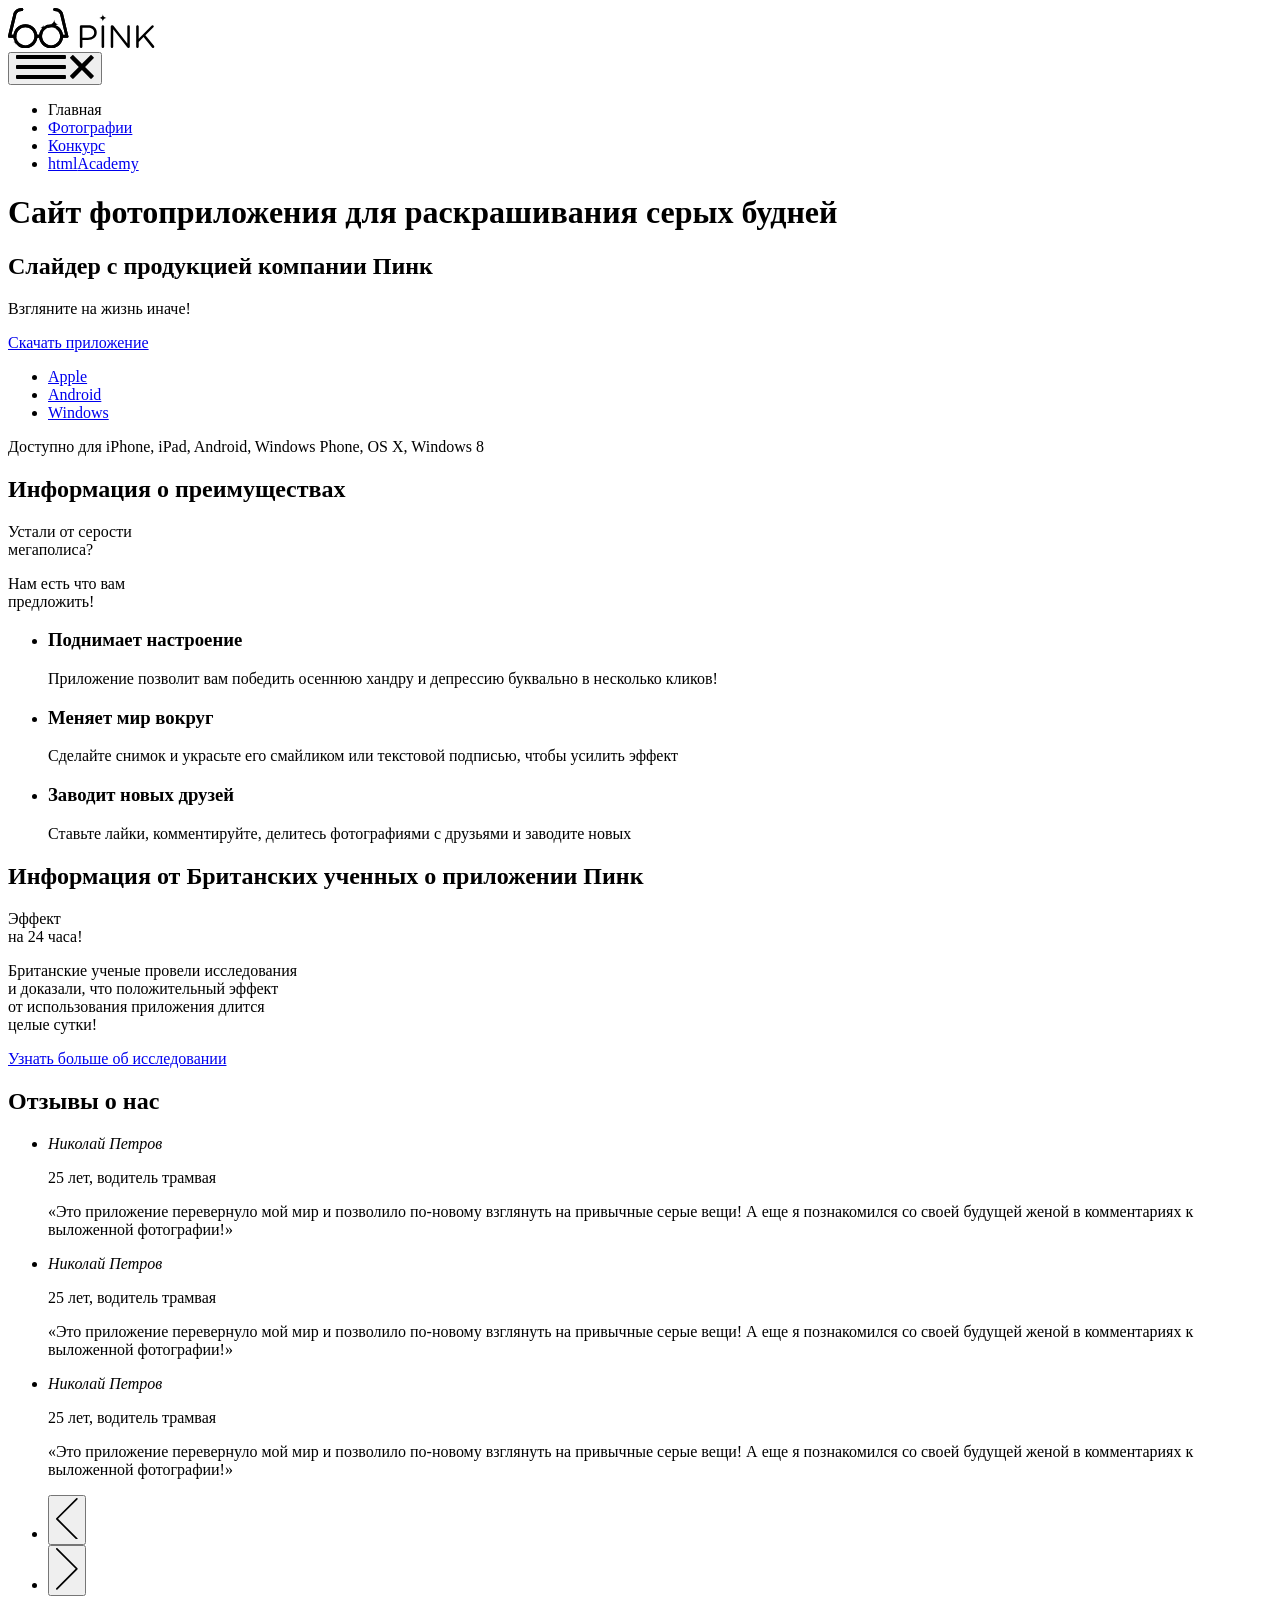
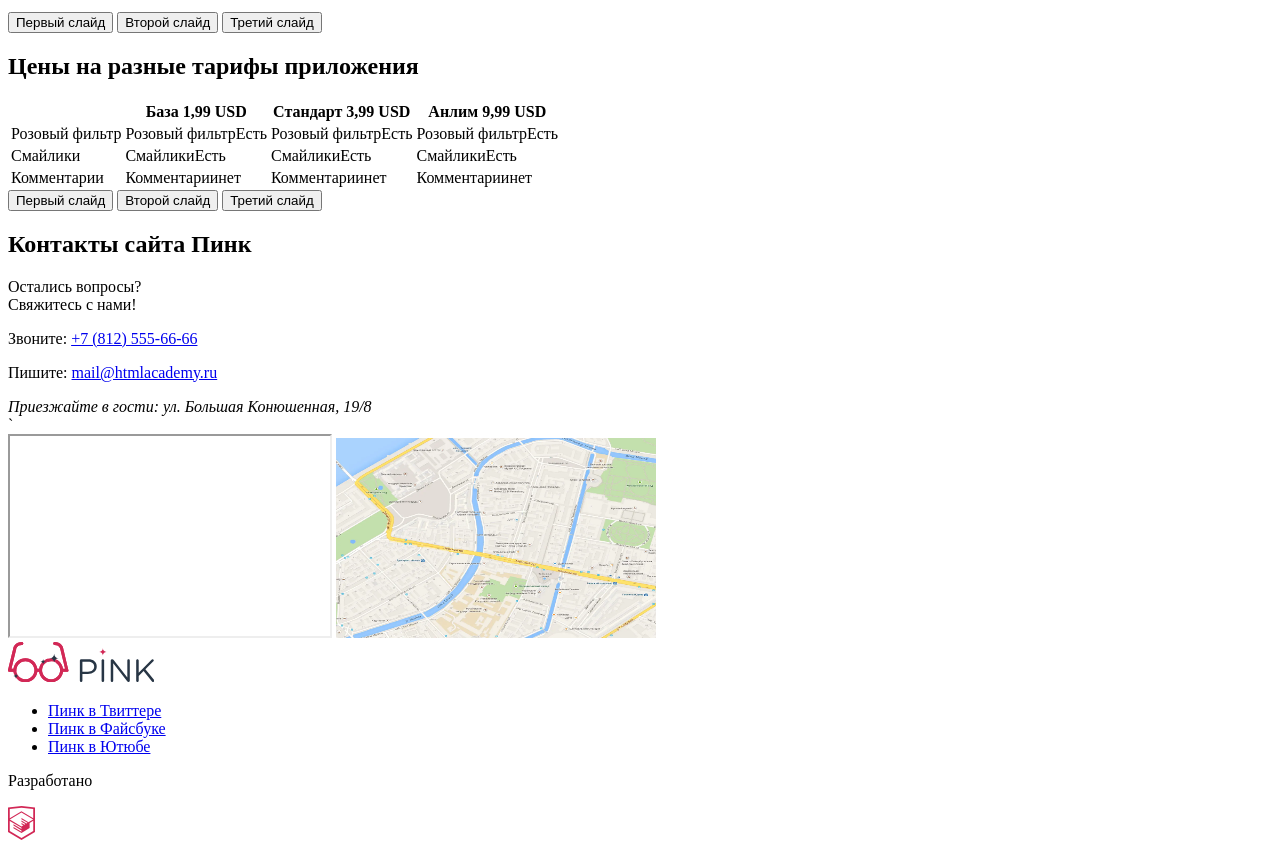
==== commit 24aa09ac: "Fixed all basic criteries" ====
--- a/source/index.html
+++ b/source/index.html
@@ -4,7 +4,7 @@
 <head>
   <meta charset="utf-8">
   <meta name="viewport" content="width=device-width, initial-scale=1">
-  <link rel="stylesheet" href="css/style.css">
+  <link rel="stylesheet" href="css/style.min.css">
   <title>Пинк сайт фотоприложения для раскрашивания серых будней</title>
 </head>
 
@@ -40,18 +40,18 @@
         </a>
       <div class="main-nav__toggle-wrapper">
         <button class="main-nav__toggle" type="button" aria-label="Открыть меню">
-        <svg class="main-nav__svg main-nav__svg--burger" xmlns="http://www.w3.org/2000/svg" xmlns:xlink="http://www.w3.org/1999/xlink" x="0px" y="0px" width="49.945px" height="24.007px" viewBox="0 0 49.945 24.007" enable-background="new 0 0 49.945 24.007" xml:space="preserve">
-          <g id="miu">
-            <g id="editor_list_view_hambuger_menu_glyph">
-              <g>
-                <path id="path-1" d="M1.137,0C0.51,0,0,0.428,0,1.01v1.981c0,0.558,0.494,1.01,1.139,1.01h47.671 c0.628,0,1.138-0.428,1.138-1.01V1.01c0-0.558-0.494-1.01-1.138-1.01H1.137z M1.137,10.003C0.51,10.003,0,10.431,0,11.013v1.98 c0,0.557,0.494,1.01,1.139,1.01h47.671c0.628,0,1.138-0.428,1.138-1.01v-1.98c0-0.558-0.494-1.01-1.138-1.01H1.137z M1.137,20.005C0.51,20.005,0,20.434,0,21.016v1.981c0,0.557,0.494,1.01,1.139,1.01h47.671c0.628,0,1.138-0.428,1.138-1.01 v-1.981c0-0.558-0.494-1.011-1.138-1.011H1.137z"/>
+          <svg class="main-nav__svg main-nav__svg--burger" xmlns="http://www.w3.org/2000/svg" xmlns:xlink="http://www.w3.org/1999/xlink" x="0px" y="0px" width="50" height="24" viewBox="0 0 50 24" enable-background="new 0 0 49.945 24.007" xml:space="preserve">
+            <g id="miu">
+              <g id="editor_list_view_hambuger_menu_glyph">
+                <g>
+                  <path id="path-1" d="M1.137,0C0.51,0,0,0.428,0,1.01v1.981c0,0.558,0.494,1.01,1.139,1.01h47.671 c0.628,0,1.138-0.428,1.138-1.01V1.01c0-0.558-0.494-1.01-1.138-1.01H1.137z M1.137,10.003C0.51,10.003,0,10.431,0,11.013v1.98 c0,0.557,0.494,1.01,1.139,1.01h47.671c0.628,0,1.138-0.428,1.138-1.01v-1.98c0-0.558-0.494-1.01-1.138-1.01H1.137z M1.137,20.005C0.51,20.005,0,20.434,0,21.016v1.981c0,0.557,0.494,1.01,1.139,1.01h47.671c0.628,0,1.138-0.428,1.138-1.01 v-1.981c0-0.558-0.494-1.011-1.138-1.011H1.137z"/>
+                </g>
               </g>
             </g>
-          </g>
-        </svg>
-        <svg class="main-nav__svg main-nav__svg--cross" xmlns="http://www.w3.org/2000/svg" xmlns:xlink="http://www.w3.org/1999/xlink" x="0px" y="0px" width="23.867px" height="23.867px" viewBox="0 0 23.867 23.867" enable-background="new 0 0 23.867 23.867" xml:space="preserve">
-          <path d="M15.087,11.933l8.56-8.559c0.293-0.293,0.293-0.768,0-1.061L21.554,0.22C21.414,0.079,21.223,0,21.023,0 c-0.199,0-0.391,0.079-0.529,0.22l-8.561,8.56l-8.56-8.56c-0.282-0.282-0.78-0.282-1.061,0L0.22,2.313 c-0.293,0.293-0.293,0.768,0,1.061l8.56,8.559l-8.56,8.559c-0.293,0.293-0.293,0.768,0,1.062l2.093,2.094 c0.141,0.142,0.331,0.22,0.53,0.22c0.199,0,0.39-0.078,0.53-0.22l8.561-8.56l8.56,8.56c0.141,0.142,0.332,0.22,0.53,0.22 c0.199,0,0.39-0.078,0.53-0.22l2.093-2.094c0.293-0.294,0.293-0.769,0-1.062L15.087,11.933z"/>
-        </svg>
+          </svg>
+          <svg class="main-nav__svg main-nav__svg--cross" xmlns="http://www.w3.org/2000/svg" xmlns:xlink="http://www.w3.org/1999/xlink" x="0px" y="0px" width="23.867px" height="23.867px" viewBox="0 0 23.867 23.867" enable-background="new 0 0 23.867 23.867" xml:space="preserve">
+            <path d="M15.087,11.933l8.56-8.559c0.293-0.293,0.293-0.768,0-1.061L21.554,0.22C21.414,0.079,21.223,0,21.023,0 c-0.199,0-0.391,0.079-0.529,0.22l-8.561,8.56l-8.56-8.56c-0.282-0.282-0.78-0.282-1.061,0L0.22,2.313 c-0.293,0.293-0.293,0.768,0,1.061l8.56,8.559l-8.56,8.559c-0.293,0.293-0.293,0.768,0,1.062l2.093,2.094 c0.141,0.142,0.331,0.22,0.53,0.22c0.199,0,0.39-0.078,0.53-0.22l8.561-8.56l8.56,8.56c0.141,0.142,0.332,0.22,0.53,0.22 c0.199,0,0.39-0.078,0.53-0.22l2.093-2.094c0.293-0.294,0.293-0.769,0-1.062L15.087,11.933z"/>
+          </svg>
         </button>
       </div>
       <div class="main-nav__list-wrapper">
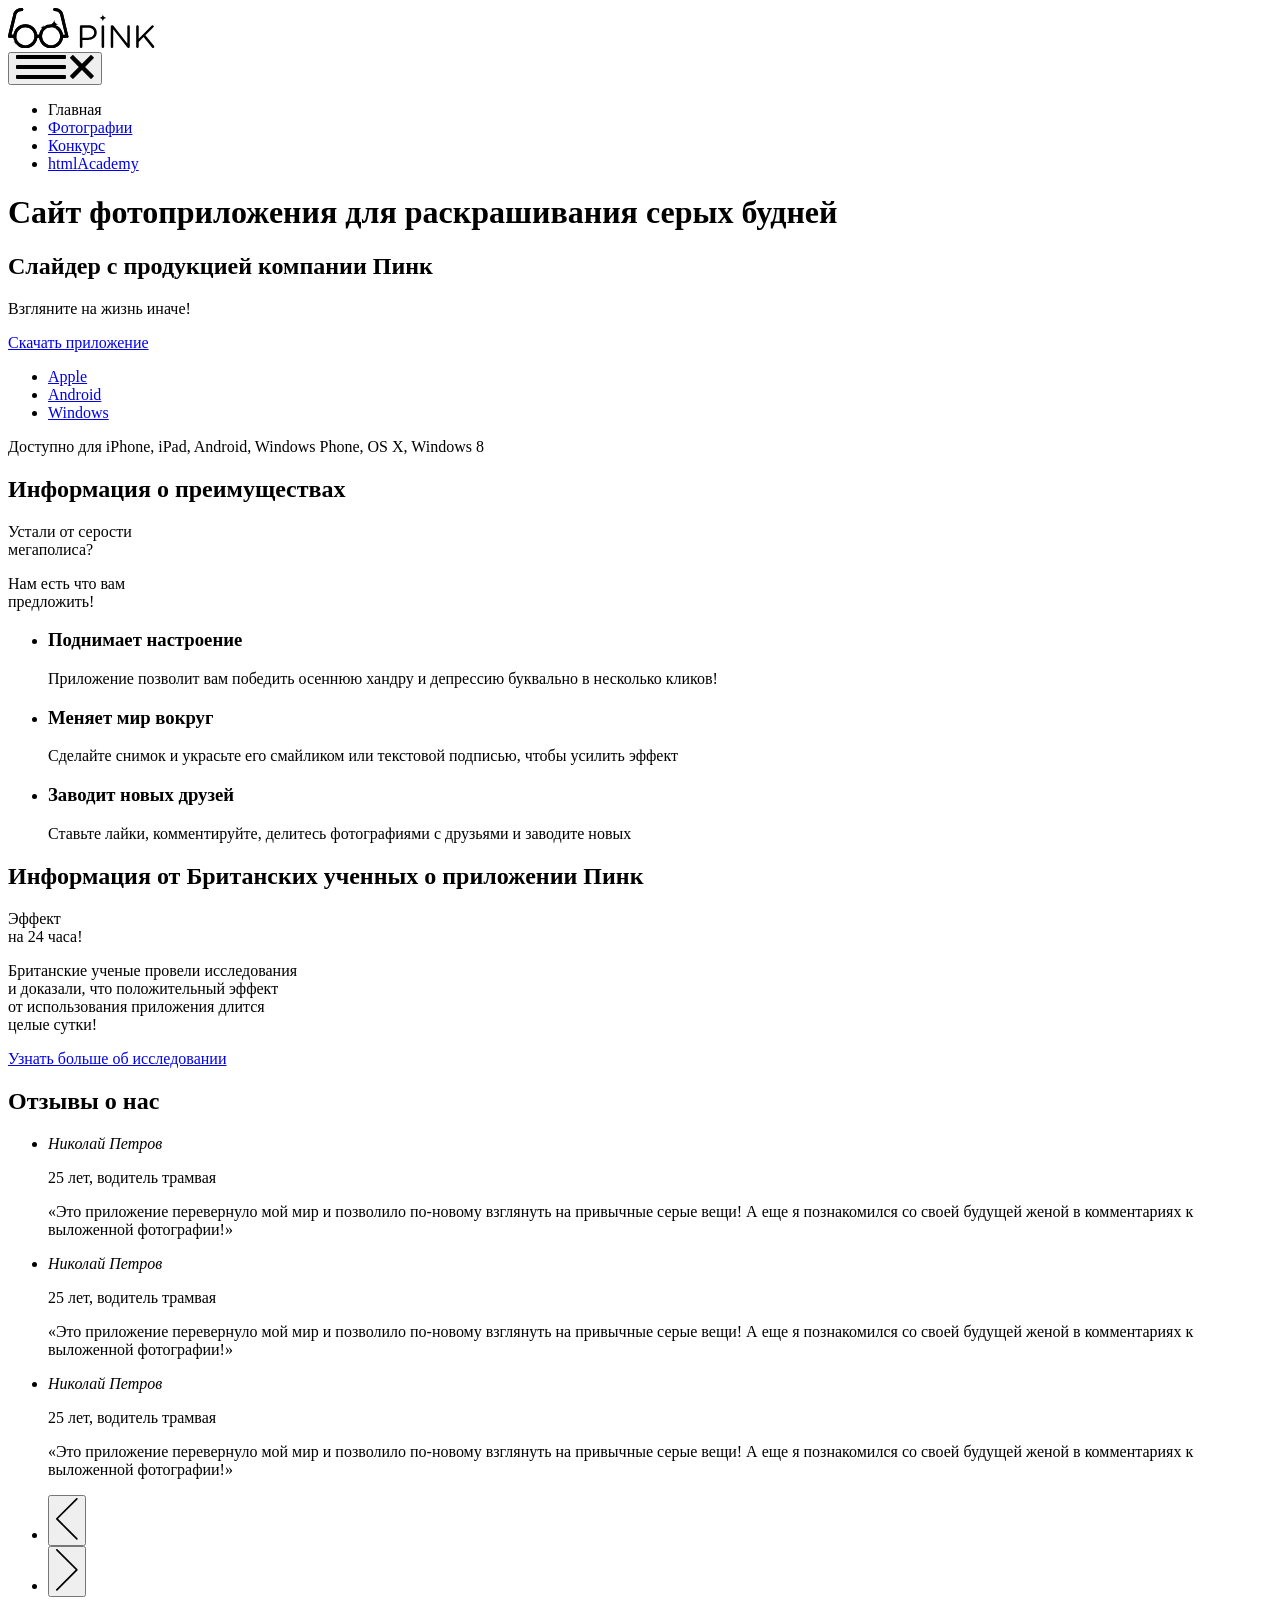
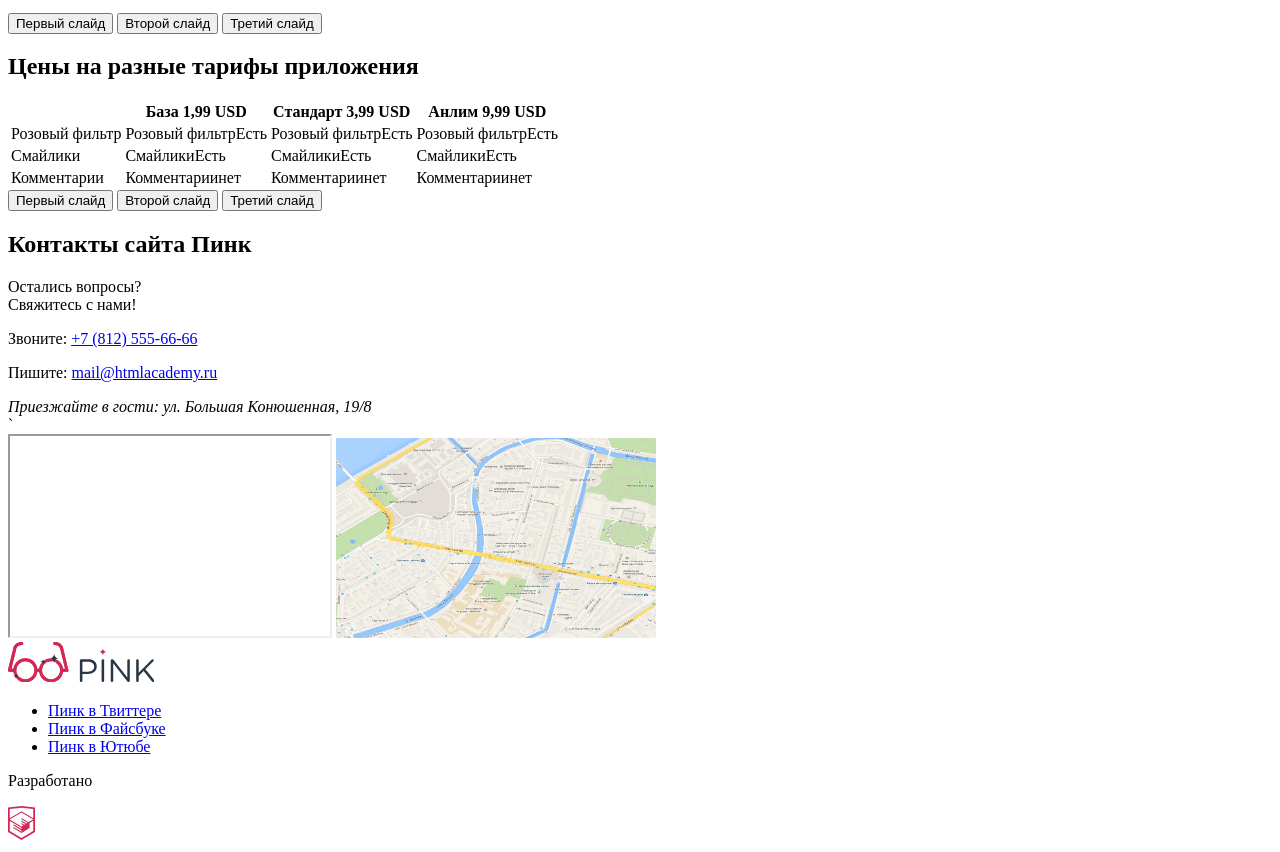
==== commit db37ccf9: "Ended Pink project" ====
--- a/source/index.html
+++ b/source/index.html
@@ -4,6 +4,7 @@
 <head>
   <meta charset="utf-8">
   <meta name="viewport" content="width=device-width, initial-scale=1">
+  <link rel="preload" href="fonts/OpenSans.woff2" as="font">
   <link rel="stylesheet" href="css/style.min.css">
   <title>Пинк сайт фотоприложения для раскрашивания серых будней</title>
 </head>
@@ -49,7 +50,7 @@
               </g>
             </g>
           </svg>
-          <svg class="main-nav__svg main-nav__svg--cross" xmlns="http://www.w3.org/2000/svg" xmlns:xlink="http://www.w3.org/1999/xlink" x="0px" y="0px" width="23.867px" height="23.867px" viewBox="0 0 23.867 23.867" enable-background="new 0 0 23.867 23.867" xml:space="preserve">
+          <svg class="main-nav__svg main-nav__svg--cross" xmlns="http://www.w3.org/2000/svg" xmlns:xlink="http://www.w3.org/1999/xlink" x="0px" y="0px" width="24" height="24" viewBox="0 0 24 24" enable-background="new 0 0 23.867 23.867" xml:space="preserve">
             <path d="M15.087,11.933l8.56-8.559c0.293-0.293,0.293-0.768,0-1.061L21.554,0.22C21.414,0.079,21.223,0,21.023,0 c-0.199,0-0.391,0.079-0.529,0.22l-8.561,8.56l-8.56-8.56c-0.282-0.282-0.78-0.282-1.061,0L0.22,2.313 c-0.293,0.293-0.293,0.768,0,1.061l8.56,8.559l-8.56,8.559c-0.293,0.293-0.293,0.768,0,1.062l2.093,2.094 c0.141,0.142,0.331,0.22,0.53,0.22c0.199,0,0.39-0.078,0.53-0.22l8.561-8.56l8.56,8.56c0.141,0.142,0.332,0.22,0.53,0.22 c0.199,0,0.39-0.078,0.53-0.22l2.093-2.094c0.293-0.294,0.293-0.769,0-1.062L15.087,11.933z"/>
           </svg>
         </button>
@@ -182,14 +183,14 @@
         <ul class="reviews__slider-button-list">
           <li class="reviews__slider-button-item">
             <button class="reviews__slider-button reviews__slider-button--left" type="button" aria-label="Левая кнопка слайдера">
-              <svg xmlns="http://www.w3.org/2000/svg" xmlns:xlink="http://www.w3.org/1999/xlink" x="0px" y="0px" width="21.706px" height="41.719px" viewBox="0 0 21.706 41.719" enable-background="new 0 0 21.706 41.719" xml:space="preserve">
+              <svg xmlns="http://www.w3.org/2000/svg" xmlns:xlink="http://www.w3.org/1999/xlink" x="0px" y="0px" width="22" height="42" viewBox="0 0 22 42" enable-background="new 0 0 21.706 41.719" xml:space="preserve">
                 <path d="M2.045,20.859L21.458,1.446c0.331-0.331,0.331-0.867,0-1.198c-0.33-0.331-0.867-0.331-1.197,0L0.248,20.261 c-0.331,0.33-0.331,0.867,0,1.197l20.013,20.013c0.164,0.165,0.382,0.248,0.599,0.248s0.434-0.083,0.599-0.248 c0.331-0.331,0.331-0.867,0-1.198L2.045,20.859z"/>
               </svg>
             </button>
           </li>
           <li class="reviews__slider-button-item">
             <button class="reviews__slider-button reviews__slider-button--right" type="button" aria-label="Правая кнопка слайдера">
-              <svg xmlns="http://www.w3.org/2000/svg" xmlns:xlink="http://www.w3.org/1999/xlink" x="0px" y="0px" width="21.706px" height="41.719px" viewBox="0 0 21.706 41.719" enable-background="new 0 0 21.706 41.719" xml:space="preserve">
+              <svg xmlns="http://www.w3.org/2000/svg" xmlns:xlink="http://www.w3.org/1999/xlink" x="0px" y="0px" width="22" height="42" viewBox="0 0 22 42" enable-background="new 0 0 21.706 41.719" xml:space="preserve">
                 <path d="M19.661,20.859L0.248,1.446c-0.331-0.331-0.331-0.867,0-1.198c0.33-0.331,0.867-0.331,1.197,0l20.013,20.012 c0.33,0.33,0.33,0.867,0,1.197L1.445,41.471c-0.164,0.165-0.382,0.248-0.599,0.248s-0.434-0.083-0.599-0.248 c-0.331-0.331-0.331-0.867,0-1.198L19.661,20.859z"/>
               </svg>
             </button>
@@ -271,14 +272,14 @@
             </address>`
           </div>
           <div class="contacts__map-wrapper">
-            <iframe  class="contacts__map-iframe" src="https://yandex.ru/map-widget/v1/-/CCQxaOvvLB" width="320" height="200" style="position:relative;"></iframe>
+            <iframe class="contacts__map-iframe" src="https://yandex.ru/map-widget/v1/-/CCQxaOvvLB" width="320" height="200" style="position:relative;"></iframe>
             <picture>
               <source type="image/webp" media="(min-width: 960px)" srcset="img/bg-map-desktop@1x.webp 1x, img/bg-map-desktop@2x.webp 2x">
               <source type="image/webp" media="(min-width: 660px)" srcset="img/bg-map-tablet@1x.webp 1x, img/bg-map-tablet@2x.webp 2x">
               <source type="image/webp" srcset="img/bg-map-mobile@1x.webp 1x, img/bg-map-mobile@2x.webp 2x">
               <source media="(min-width: 960px)" srcset="img/bg-map-desktop@2x.jpg">
               <source media="(min-width: 660px)" srcset="img/bg-map-tablet@2x.jpg">
-              <img class="contacts__map-image" src="img/bg-map-mobile@1x.png" width="320" height="200" alt="Подробная карта проезда до офиса разработчиков приложения Пинк">
+              <img class="contacts__map-image" src="img/bg-map-mobile@1x.jgp" width="320" height="200" alt="Подробная карта проезда до офиса разработчиков приложения Пинк">
             </picture>
           </div>
         </div>
@@ -289,7 +290,7 @@
       <div class="wrapper-bottom">
         <div class="page-footer__logo">
           <a class="page-footer__logo-link" href="#">
-            <svg class="logo-footer" xmlns="http://www.w3.org/2000/svg" xmlns:xlink="http://www.w3.org/1999/xlink" x="0px" y="0px" width="146.3px" height="40.375px" viewBox="0 0 146.3 40.375" enable-background="new 0 0 146.3 40.375" xml:space="preserve">
+            <svg class="logo-footer" xmlns="http://www.w3.org/2000/svg" xmlns:xlink="http://www.w3.org/1999/xlink" x="0px" y="0px" width="146" height="40" viewBox="0 0 146 40" enable-background="new 0 0 146.3 40.375" xml:space="preserve">
             <g class="logo-footer__sign">
               <path fill="#283645" d="M71.874,18.661c0-0.708,0.58-1.288,1.256-1.288h7.18c5.087,0,8.436,2.704,8.436,7.146v0.063 c0,4.86-4.057,7.373-8.854,7.373h-5.475v6.825c0,0.708-0.58,1.287-1.289,1.287c-0.676,0-1.256-0.58-1.256-1.287L71.874,18.661 L71.874,18.661z M79.988,29.641c3.734,0,6.182-1.996,6.182-4.959v-0.062c0-3.221-2.414-4.894-6.053-4.894h-5.699v9.917h5.57V29.641 z"/>
               <path fill="#283645" d="M93.603,18.5c0-0.708,0.579-1.288,1.255-1.288c0.709,0,1.288,0.58,1.288,1.288v20.283 c0,0.708-0.579,1.287-1.288,1.287c-0.676,0-1.255-0.579-1.255-1.287V18.5z"/>
